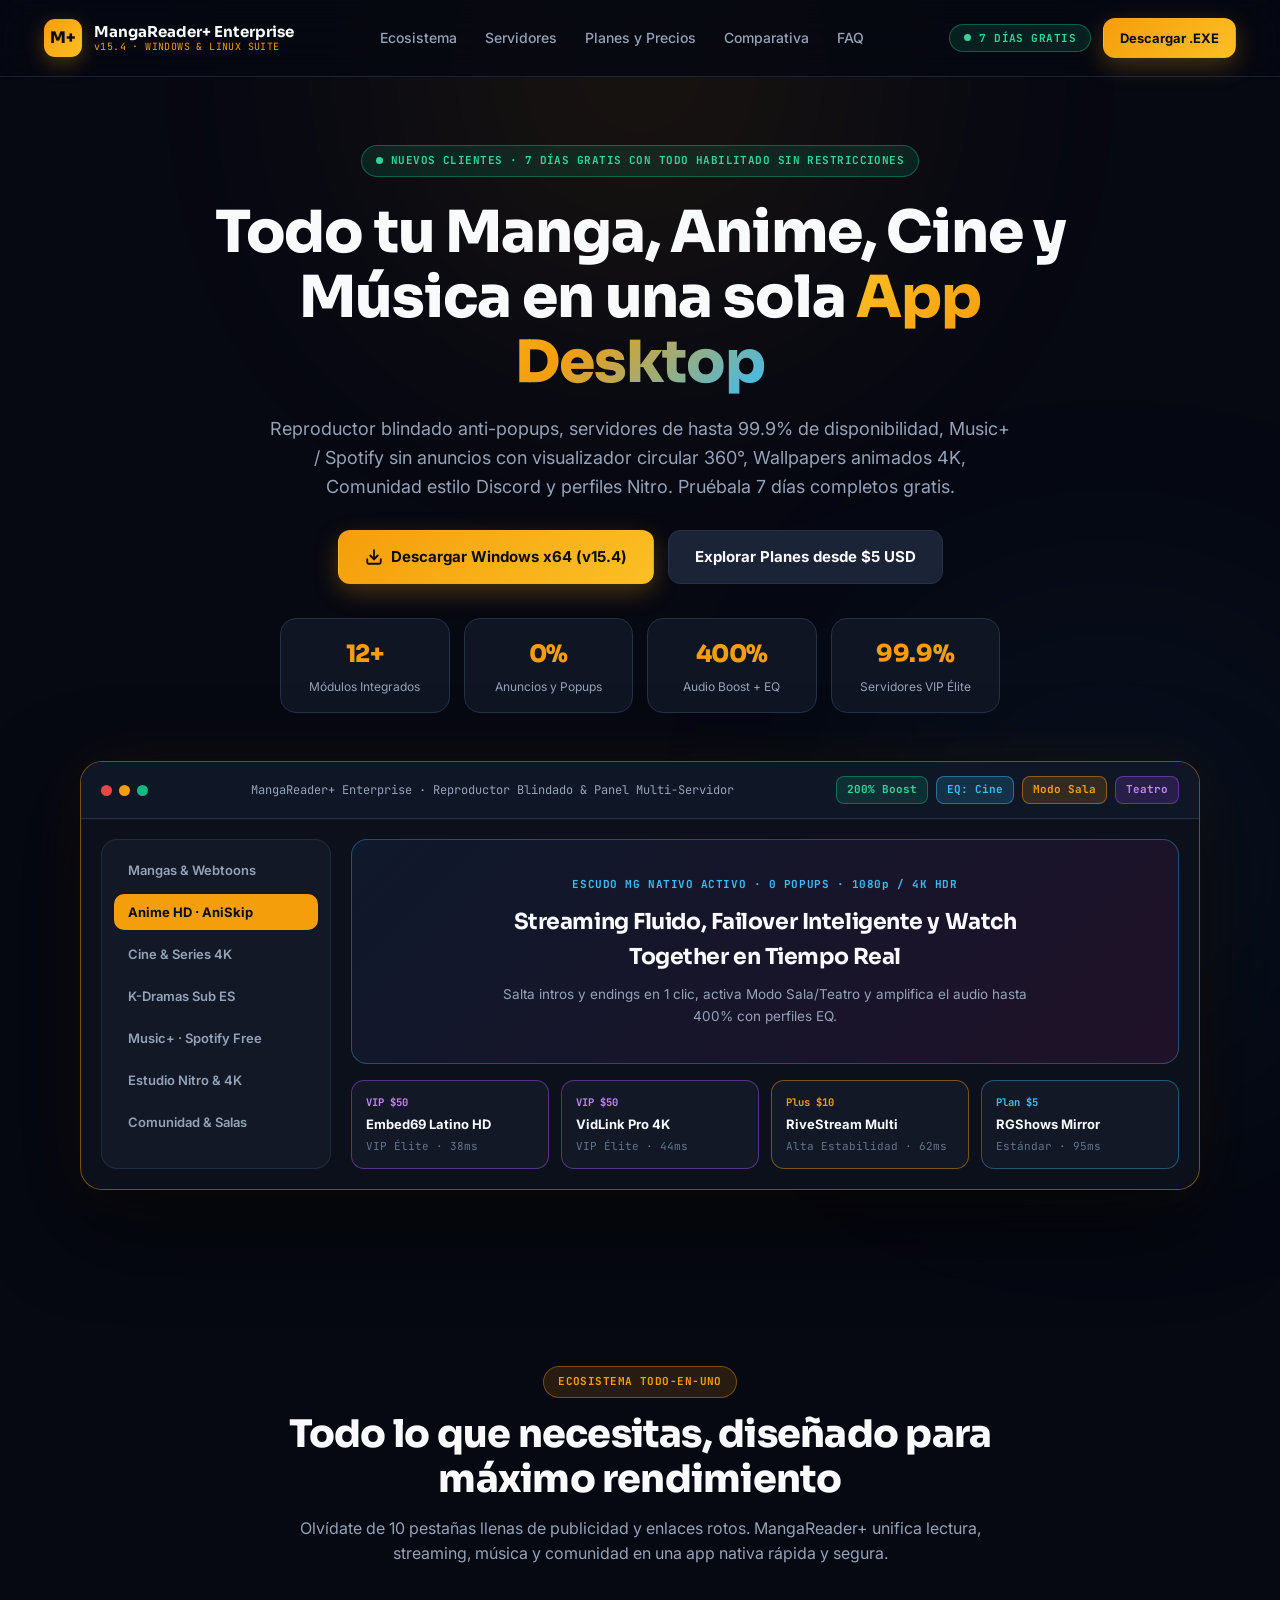
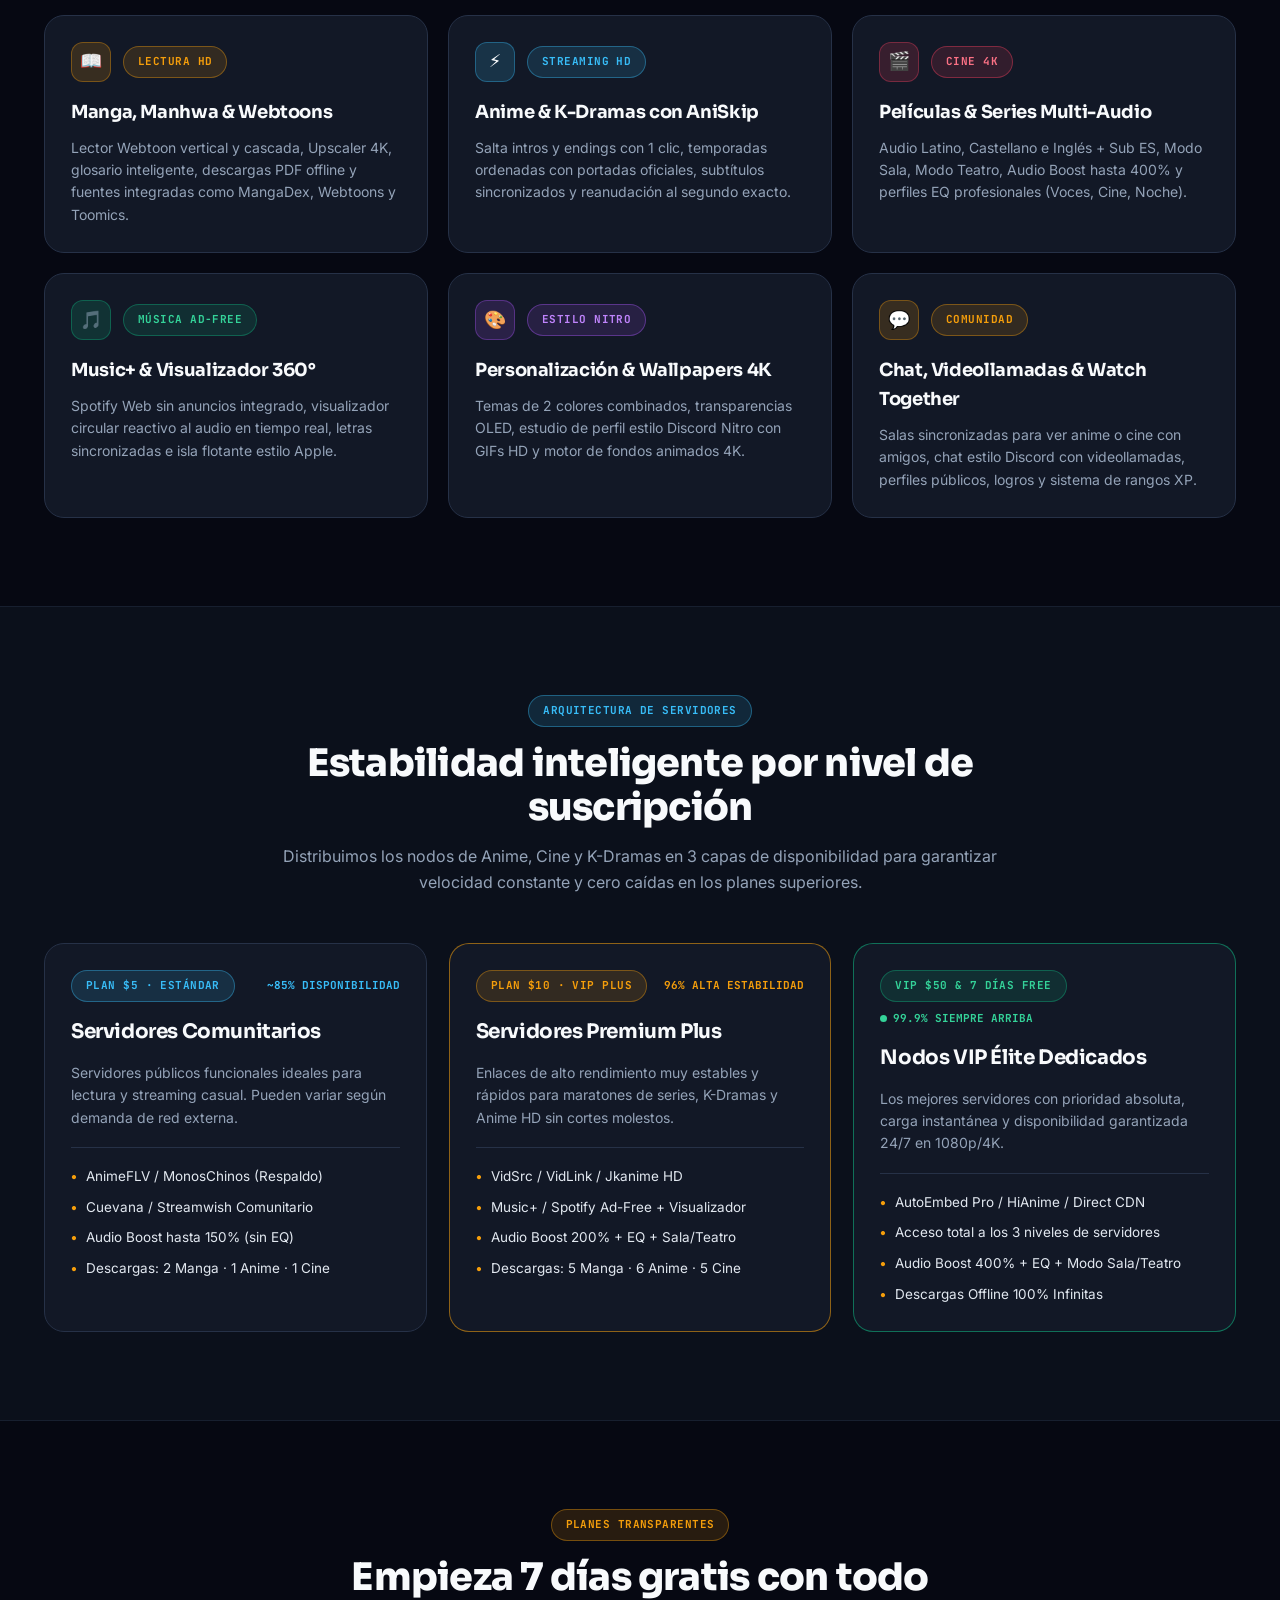
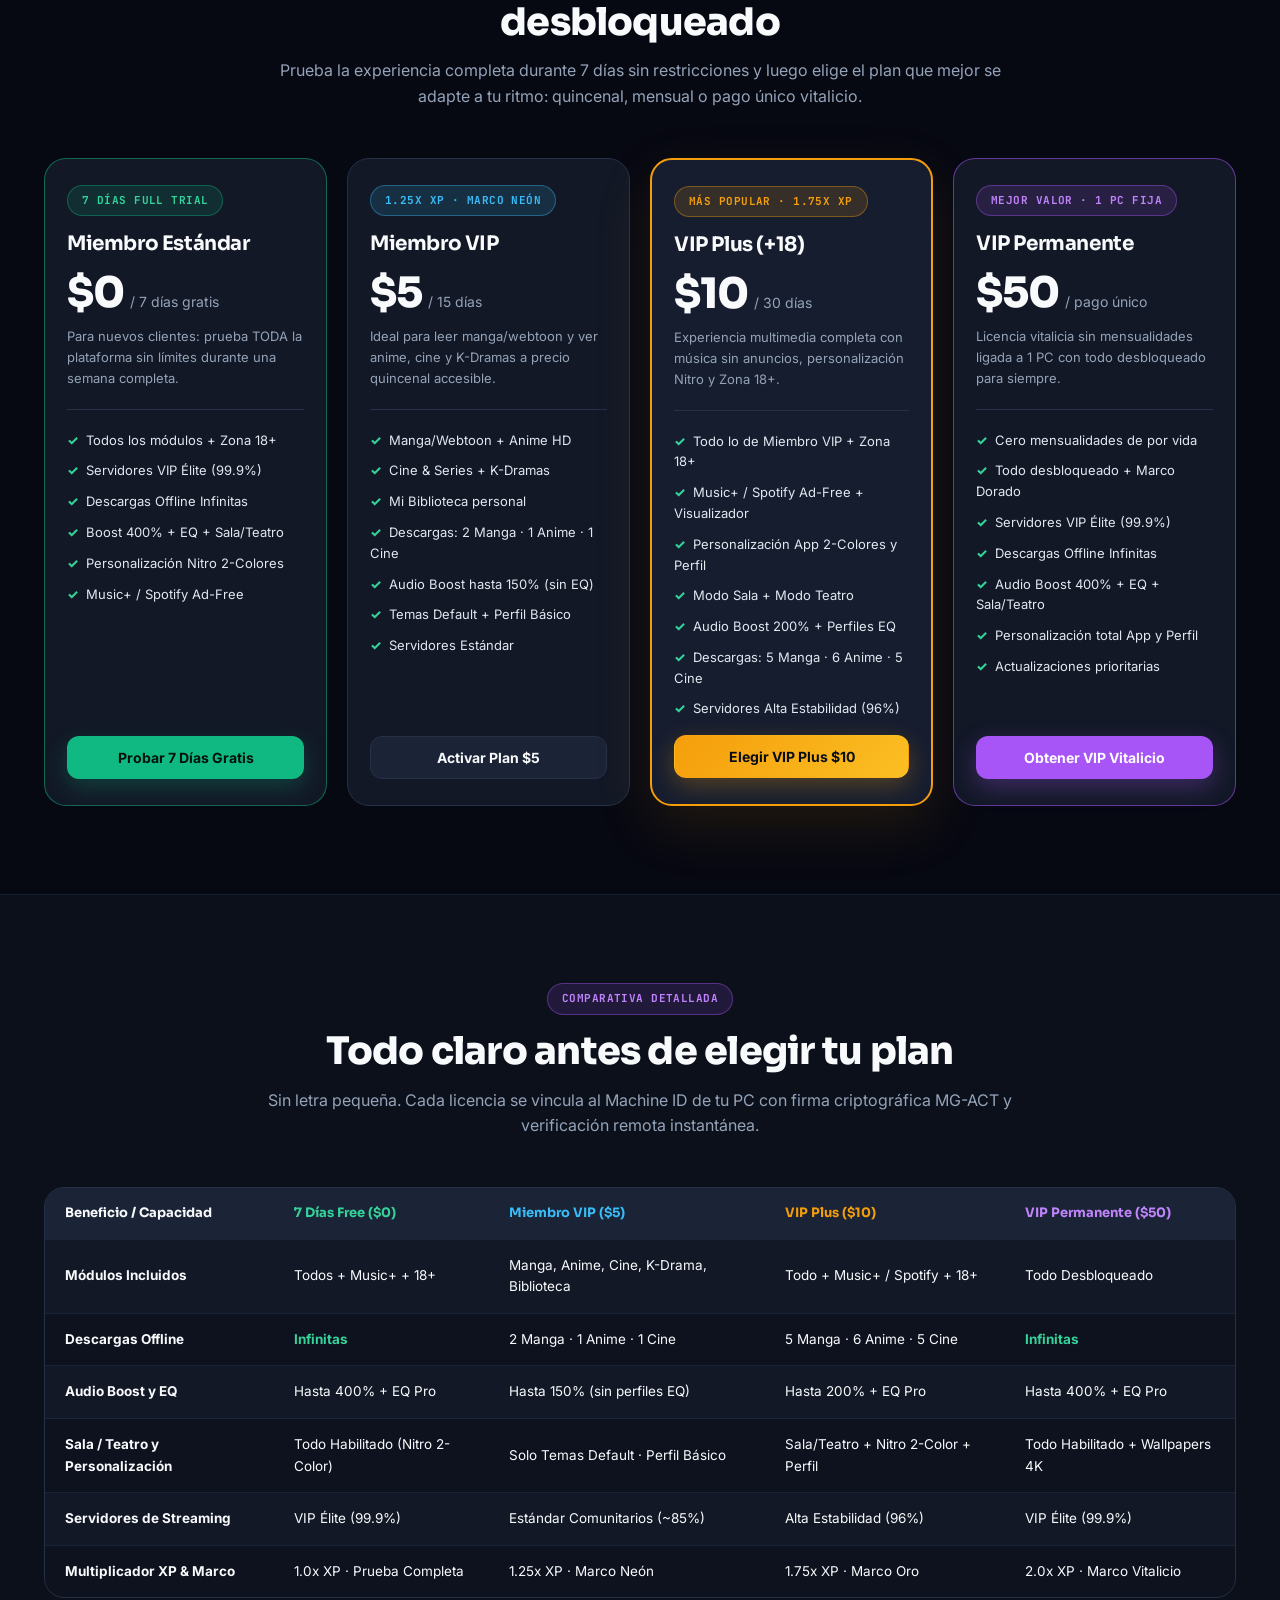
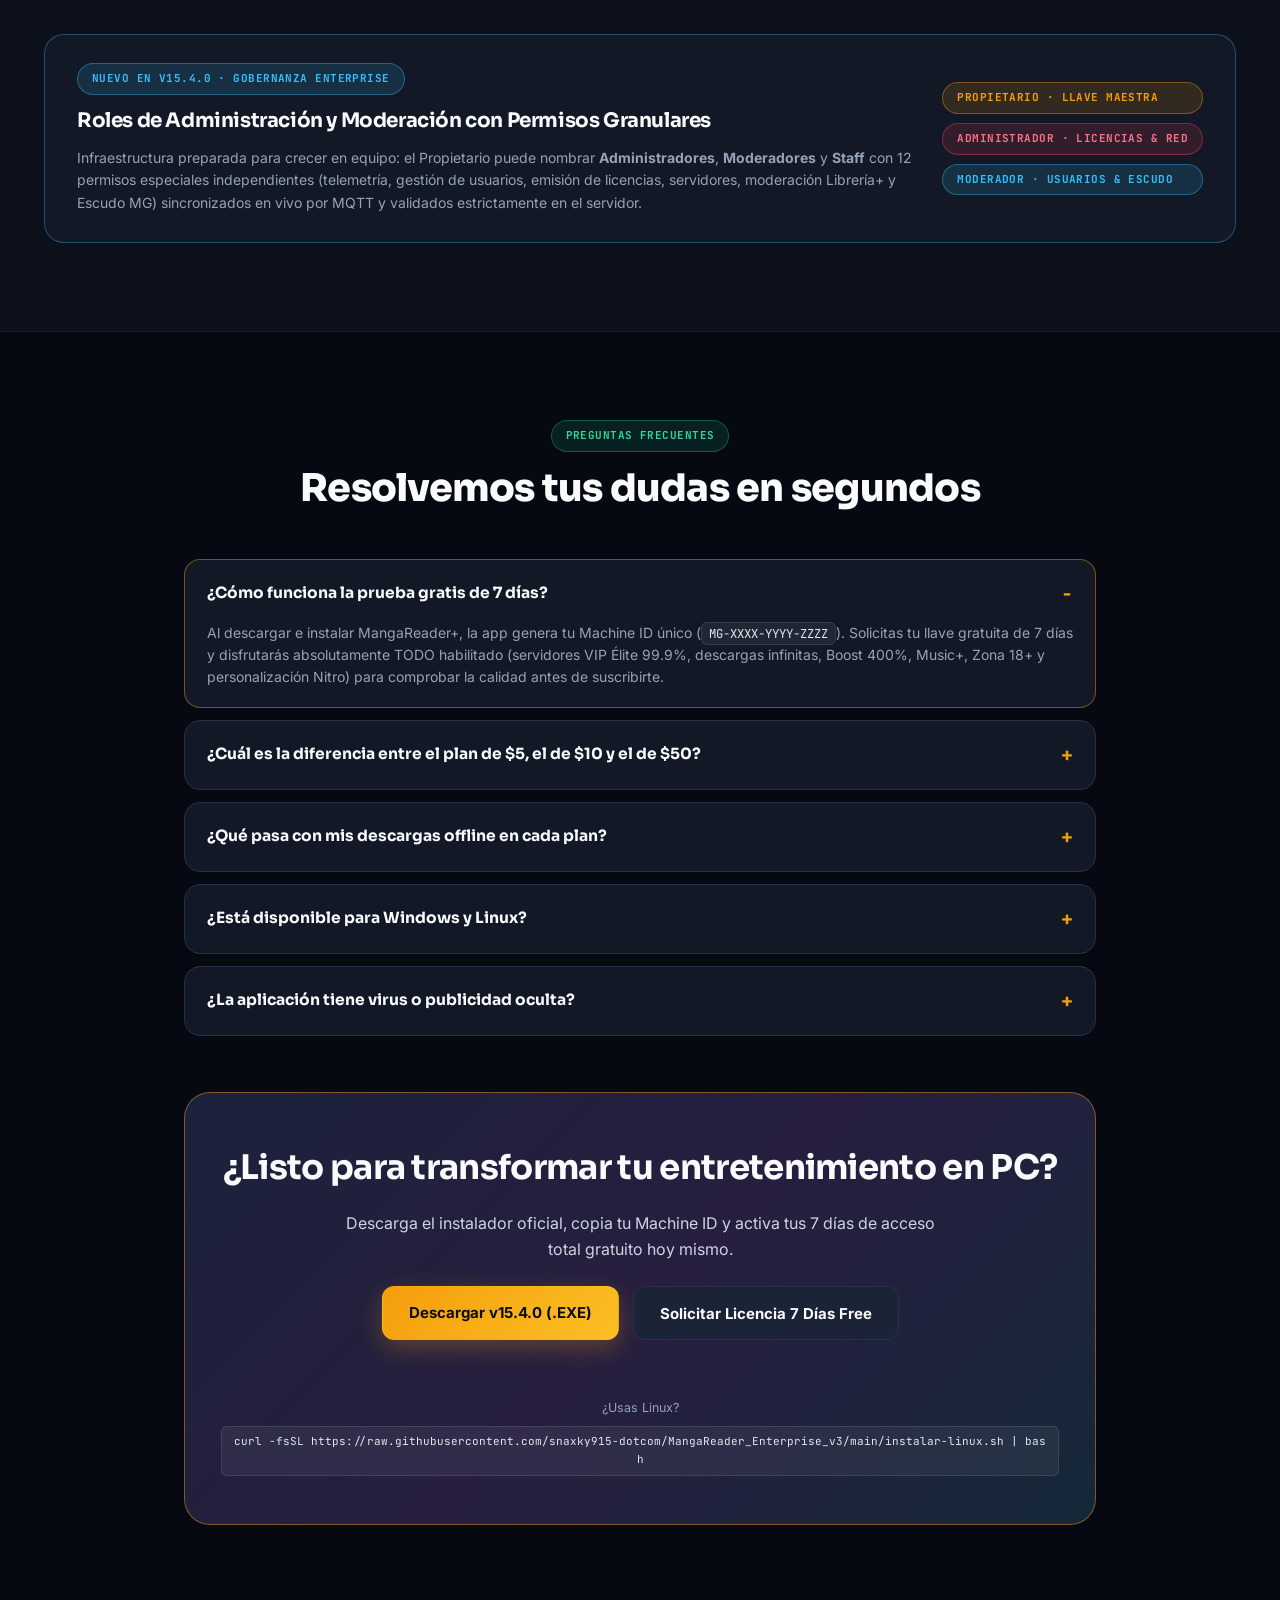
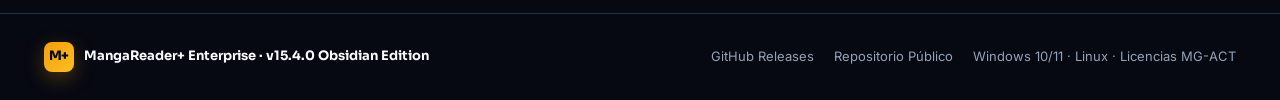
==== docs/index.html @ 29896c5a "feat: landing page oficial para GitHub Pages (/docs)" ====
<!DOCTYPE html>
<html lang="es">
<head>
  <meta charset="UTF-8" />
  <meta name="viewport" content="width=device-width, initial-scale=1.0" />
  <title>MangaReader+ Enterprise — Todo tu Manga, Anime, Cine y Música en una sola App Desktop</title>
  <meta name="description" content="Plataforma Desktop Obsidian para Windows y Linux: Manga/Webtoon, Anime HD con AniSkip, Cine & Series 4K, K-Dramas, Music+ / Spotify Ad-Free y perfiles Nitro. Pruébala 7 días gratis con todo habilitado." />
  <meta property="og:title" content="MangaReader+ Enterprise — App Desktop Todo-en-Uno" />
  <meta property="og:description" content="Reproductor blindado anti-popups, servidores VIP 99.9%, Audio Boost 400% + EQ, Modo Sala/Teatro y personalización Nitro. 7 días gratis para nuevos clientes." />
  <meta property="og:image" content="https://github.com/user-attachments/assets/0fff0aef-9899-4e54-8212-9d727c70598d" />
  <meta name="theme-color" content="#060812" />
  <link rel="icon" href="https://github.com/user-attachments/assets/0fff0aef-9899-4e54-8212-9d727c70598d" />
  <link rel="preconnect" href="https://fonts.googleapis.com" />
  <link rel="preconnect" href="https://fonts.gstatic.com" crossorigin />
  <link href="https://fonts.googleapis.com/css2?family=Inter:wght@400;500;600;700;800&family=JetBrains+Mono:wght@500;700&family=Sora:wght@600;700;800&display=swap" rel="stylesheet" />
  <link rel="stylesheet" href="./styles.css" />
</head>
<body>
  <!-- Ambient Background Glows -->
  <div class="ambient-glow ambient-amber" aria-hidden="true"></div>
  <div class="ambient-glow ambient-cyan" aria-hidden="true"></div>

  <!-- Navbar -->
  <header class="navbar" id="top">
    <div class="container nav-inner">
      <a href="#top" class="brand" aria-label="MangaReader+ Enterprise">
        <span class="brand-mark">M+</span>
        <span class="brand-text">
          <strong>MangaReader+ Enterprise</strong>
          <small>v15.4 · WINDOWS &amp; LINUX SUITE</small>
        </span>
      </a>

      <nav class="nav-links" aria-label="Navegación principal">
        <a href="#ecosistema">Ecosistema</a>
        <a href="#servidores">Servidores</a>
        <a href="#planes">Planes y Precios</a>
        <a href="#comparativa">Comparativa</a>
        <a href="#faq">FAQ</a>
      </nav>

      <div class="nav-actions">
        <button type="button" class="pill-emerald nav-trial-btn" data-open-modal="7 Días Free Full ($0)">
          <span class="pulse-dot"></span> 7 Días Gratis
        </button>
        <a href="https://github.com/snaxky915-dotcom/MangaReader_Enterprise_v3/releases/latest" target="_blank" rel="noopener noreferrer" class="btn btn-primary btn-sm">
          Descargar .EXE
        </a>
        <button type="button" class="mobile-menu-btn" id="mobileMenuBtn" aria-label="Abrir menú" aria-expanded="false">
          <span></span><span></span><span></span>
        </button>
      </div>
    </div>

    <div class="mobile-drawer" id="mobileDrawer" hidden>
      <a href="#ecosistema">Ecosistema</a>
      <a href="#servidores">Servidores de 3 Niveles</a>
      <a href="#planes">Planes y Precios</a>
      <a href="#comparativa">Comparativa</a>
      <a href="#faq">Preguntas Frecuentes</a>
      <button type="button" class="btn btn-emerald btn-block" data-open-modal="7 Días Free Full ($0)">Activar 7 Días Gratis</button>
      <a href="https://github.com/snaxky915-dotcom/MangaReader_Enterprise_v3/releases/latest" target="_blank" rel="noopener noreferrer" class="btn btn-primary btn-block">Descargar Windows x64 (.EXE)</a>
    </div>
  </header>

  <main>
    <!-- Hero Section -->
    <section class="hero">
      <div class="container hero-inner">
        <div class="pill-emerald hero-announcement">
          <span class="pulse-dot"></span>
          NUEVOS CLIENTES · 7 DÍAS GRATIS CON TODO HABILITADO SIN RESTRICCIONES
        </div>

        <h1 class="hero-title">
          Todo tu Manga, Anime, Cine y Música en una sola <span class="text-gradient">App Desktop</span>
        </h1>

        <p class="hero-subtitle">
          Reproductor blindado anti-popups, servidores de hasta 99.9% de disponibilidad, Music+ / Spotify sin anuncios con visualizador circular 360°, Wallpapers animados 4K, Comunidad estilo Discord y perfiles Nitro. Pruébala 7 días completos gratis.
        </p>

        <div class="hero-ctas">
          <a href="https://github.com/snaxky915-dotcom/MangaReader_Enterprise_v3/releases/latest" target="_blank" rel="noopener noreferrer" class="btn btn-primary btn-lg">
            <svg width="18" height="18" viewBox="0 0 24 24" fill="none" stroke="currentColor" stroke-width="2.4" stroke-linecap="round" stroke-linejoin="round" aria-hidden="true"><path d="M21 15v4a2 2 0 0 1-2 2H5a2 2 0 0 1-2-2v-4"/><polyline points="7 10 12 15 17 10"/><line x1="12" y1="15" x2="12" y2="3"/></svg>
            Descargar Windows x64 (v15.4)
          </a>
          <a href="#planes" class="btn btn-secondary btn-lg">
            Explorar Planes desde $5 USD
          </a>
        </div>

        <div class="hero-metrics">
          <div class="metric-card">
            <span class="metric-val">12+</span>
            <span class="metric-lbl">Módulos Integrados</span>
          </div>
          <div class="metric-card">
            <span class="metric-val">0%</span>
            <span class="metric-lbl">Anuncios y Popups</span>
          </div>
          <div class="metric-card">
            <span class="metric-val">400%</span>
            <span class="metric-lbl">Audio Boost + EQ</span>
          </div>
          <div class="metric-card">
            <span class="metric-val">99.9%</span>
            <span class="metric-lbl">Servidores VIP Élite</span>
          </div>
        </div>

        <!-- Interactive Desktop App Showcase Window -->
        <div class="app-window" aria-label="Vista previa interactiva de MangaReader+ Enterprise">
          <div class="app-titlebar">
            <div class="window-dots" aria-hidden="true">
              <span class="dot red"></span>
              <span class="dot yellow"></span>
              <span class="dot green"></span>
            </div>
            <span class="window-title">MangaReader+ Enterprise · Reproductor Blindado &amp; Panel Multi-Servidor</span>
            <div class="window-chips">
              <span class="chip chip-emerald">200% Boost</span>
              <span class="chip chip-cyan">EQ: Cine</span>
              <span class="chip chip-amber">Modo Sala</span>
              <span class="chip chip-violet">Teatro</span>
            </div>
          </div>

          <div class="app-body">
            <aside class="app-sidebar" role="tablist" aria-label="Módulos en vista previa">
              <button type="button" class="app-nav-item" role="tab" data-preview="manga">Mangas &amp; Webtoons</button>
              <button type="button" class="app-nav-item active" role="tab" aria-selected="true" data-preview="anime">Anime HD · AniSkip</button>
              <button type="button" class="app-nav-item" role="tab" data-preview="cine">Cine &amp; Series 4K</button>
              <button type="button" class="app-nav-item" role="tab" data-preview="kdramas">K-Dramas Sub ES</button>
              <button type="button" class="app-nav-item" role="tab" data-preview="music">Music+ · Spotify Free</button>
              <button type="button" class="app-nav-item" role="tab" data-preview="nitro">Estudio Nitro &amp; 4K</button>
              <button type="button" class="app-nav-item" role="tab" data-preview="comunidad">Comunidad &amp; Salas</button>
            </aside>

            <div class="app-stage">
              <div class="stage-screen" id="stageScreen">
                <span class="stage-eyebrow" id="stageEyebrow">ESCUDO MG NATIVO ACTIVO · 0 POPUPS · 1080p / 4K HDR</span>
                <h3 class="stage-headline" id="stageHeadline">Streaming Fluido, Failover Inteligente y Watch Together en Tiempo Real</h3>
                <p class="stage-meta" id="stageMeta">Salta intros y endings en 1 clic, activa Modo Sala/Teatro y amplifica el audio hasta 400% con perfiles EQ.</p>
              </div>

              <div class="server-matrix" id="serverMatrix">
                <div class="srv-pill srv-vip">
                  <span class="srv-tag">VIP $50</span>
                  <strong>Embed69 Latino HD</strong>
                  <small>VIP Élite · 38ms</small>
                </div>
                <div class="srv-pill srv-vip">
                  <span class="srv-tag">VIP $50</span>
                  <strong>VidLink Pro 4K</strong>
                  <small>VIP Élite · 44ms</small>
                </div>
                <div class="srv-pill srv-plus">
                  <span class="srv-tag">Plus $10</span>
                  <strong>RiveStream Multi</strong>
                  <small>Alta Estabilidad · 62ms</small>
                </div>
                <div class="srv-pill srv-base">
                  <span class="srv-tag">Plan $5</span>
                  <strong>RGShows Mirror</strong>
                  <small>Estándar · 95ms</small>
                </div>
              </div>
            </div>
          </div>
        </div>
      </div>
    </section>

    <!-- Section 3: Ecosystem Modules Bento -->
    <section class="section" id="ecosistema">
      <div class="container">
        <div class="section-header">
          <span class="eyebrow eyebrow-amber">ECOSISTEMA TODO-EN-UNO</span>
          <h2>Todo lo que necesitas, diseñado para máximo rendimiento</h2>
          <p>Olvídate de 10 pestañas llenas de publicidad y enlaces rotos. MangaReader+ unifica lectura, streaming, música y comunidad en una app nativa rápida y segura.</p>
        </div>

        <div class="bento-grid">
          <article class="feature-card">
            <div class="feature-top">
              <span class="icon-box icon-amber">📖</span>
              <span class="mini-tag tag-amber">LECTURA HD</span>
            </div>
            <h3>Manga, Manhwa &amp; Webtoons</h3>
            <p>Lector Webtoon vertical y cascada, Upscaler 4K, glosario inteligente, descargas PDF offline y fuentes integradas como MangaDex, Webtoons y Toomics.</p>
          </article>

          <article class="feature-card">
            <div class="feature-top">
              <span class="icon-box icon-cyan">⚡</span>
              <span class="mini-tag tag-cyan">STREAMING HD</span>
            </div>
            <h3>Anime &amp; K-Dramas con AniSkip</h3>
            <p>Salta intros y endings con 1 clic, temporadas ordenadas con portadas oficiales, subtítulos sincronizados y reanudación al segundo exacto.</p>
          </article>

          <article class="feature-card">
            <div class="feature-top">
              <span class="icon-box icon-rose">🎬</span>
              <span class="mini-tag tag-rose">CINE 4K</span>
            </div>
            <h3>Películas &amp; Series Multi-Audio</h3>
            <p>Audio Latino, Castellano e Inglés + Sub ES, Modo Sala, Modo Teatro, Audio Boost hasta 400% y perfiles EQ profesionales (Voces, Cine, Noche).</p>
          </article>

          <article class="feature-card">
            <div class="feature-top">
              <span class="icon-box icon-emerald">🎵</span>
              <span class="mini-tag tag-emerald">MÚSICA AD-FREE</span>
            </div>
            <h3>Music+ &amp; Visualizador 360°</h3>
            <p>Spotify Web sin anuncios integrado, visualizador circular reactivo al audio en tiempo real, letras sincronizadas e isla flotante estilo Apple.</p>
          </article>

          <article class="feature-card">
            <div class="feature-top">
              <span class="icon-box icon-violet">🎨</span>
              <span class="mini-tag tag-violet">ESTILO NITRO</span>
            </div>
            <h3>Personalización &amp; Wallpapers 4K</h3>
            <p>Temas de 2 colores combinados, transparencias OLED, estudio de perfil estilo Discord Nitro con GIFs HD y motor de fondos animados 4K.</p>
          </article>

          <article class="feature-card">
            <div class="feature-top">
              <span class="icon-box icon-amber">💬</span>
              <span class="mini-tag tag-amber">COMUNIDAD</span>
            </div>
            <h3>Chat, Videollamadas &amp; Watch Together</h3>
            <p>Salas sincronizadas para ver anime o cine con amigos, chat estilo Discord con videollamadas, perfiles públicos, logros y sistema de rangos XP.</p>
          </article>
        </div>
      </div>
    </section>

    <!-- Section 4: 3-Tier Server Reliability -->
    <section class="section section-elevated" id="servidores">
      <div class="container">
        <div class="section-header">
          <span class="eyebrow eyebrow-cyan">ARQUITECTURA DE SERVIDORES</span>
          <h2>Estabilidad inteligente por nivel de suscripción</h2>
          <p>Distribuimos los nodos de Anime, Cine y K-Dramas en 3 capas de disponibilidad para garantizar velocidad constante y cero caídas en los planes superiores.</p>
        </div>

        <div class="servers-grid">
          <article class="server-card">
            <div class="server-card-head">
              <span class="mini-tag tag-cyan">PLAN $5 · ESTÁNDAR</span>
              <span class="uptime-badge uptime-cyan">~85% DISPONIBILIDAD</span>
            </div>
            <h3>Servidores Comunitarios</h3>
            <p>Servidores públicos funcionales ideales para lectura y streaming casual. Pueden variar según demanda de red externa.</p>
            <hr class="card-divider" />
            <ul class="check-list">
              <li>AnimeFLV / MonosChinos (Respaldo)</li>
              <li>Cuevana / Streamwish Comunitario</li>
              <li>Audio Boost hasta 150% (sin EQ)</li>
              <li>Descargas: 2 Manga · 1 Anime · 1 Cine</li>
            </ul>
          </article>

          <article class="server-card server-card-amber">
            <div class="server-card-head">
              <span class="mini-tag tag-amber">PLAN $10 · VIP PLUS</span>
              <span class="uptime-badge uptime-amber">96% ALTA ESTABILIDAD</span>
            </div>
            <h3>Servidores Premium Plus</h3>
            <p>Enlaces de alto rendimiento muy estables y rápidos para maratones de series, K-Dramas y Anime HD sin cortes molestos.</p>
            <hr class="card-divider" />
            <ul class="check-list">
              <li>VidSrc / VidLink / Jkanime HD</li>
              <li>Music+ / Spotify Ad-Free + Visualizador</li>
              <li>Audio Boost 200% + EQ + Sala/Teatro</li>
              <li>Descargas: 5 Manga · 6 Anime · 5 Cine</li>
            </ul>
          </article>

          <article class="server-card server-card-emerald">
            <div class="server-card-head">
              <span class="mini-tag tag-emerald">VIP $50 &amp; 7 DÍAS FREE</span>
              <span class="uptime-badge uptime-emerald"><span class="pulse-dot"></span> 99.9% SIEMPRE ARRIBA</span>
            </div>
            <h3>Nodos VIP Élite Dedicados</h3>
            <p>Los mejores servidores con prioridad absoluta, carga instantánea y disponibilidad garantizada 24/7 en 1080p/4K.</p>
            <hr class="card-divider" />
            <ul class="check-list">
              <li>AutoEmbed Pro / HiAnime / Direct CDN</li>
              <li>Acceso total a los 3 niveles de servidores</li>
              <li>Audio Boost 400% + EQ + Modo Sala/Teatro</li>
              <li>Descargas Offline 100% Infinitas</li>
            </ul>
          </article>
        </div>
      </div>
    </section>

    <!-- Section 5: Commercial Pricing Plans -->
    <section class="section" id="planes">
      <div class="container">
        <div class="section-header">
          <span class="eyebrow eyebrow-amber">PLANES TRANSPARENTES</span>
          <h2>Empieza 7 días gratis con todo desbloqueado</h2>
          <p>Prueba la experiencia completa durante 7 días sin restricciones y luego elige el plan que mejor se adapte a tu ritmo: quincenal, mensual o pago único vitalicio.</p>
        </div>

        <div class="pricing-grid">
          <!-- Plan 0: 7 Days Free Full Trial -->
          <article class="pricing-card card-emerald">
            <div class="pricing-top">
              <span class="mini-tag tag-emerald">7 DÍAS FULL TRIAL</span>
              <h3>Miembro Estándar</h3>
              <div class="price-row">
                <span class="price-amount">$0</span>
                <span class="price-cycle">/ 7 días gratis</span>
              </div>
              <p class="plan-desc">Para nuevos clientes: prueba TODA la plataforma sin límites durante una semana completa.</p>
            </div>
            <hr class="card-divider" />
            <ul class="plan-features">
              <li>Todos los módulos + Zona 18+</li>
              <li>Servidores VIP Élite (99.9%)</li>
              <li>Descargas Offline Infinitas</li>
              <li>Boost 400% + EQ + Sala/Teatro</li>
              <li>Personalización Nitro 2-Colores</li>
              <li>Music+ / Spotify Ad-Free</li>
            </ul>
            <button type="button" class="btn btn-emerald btn-block" data-open-modal="7 Días Free Full ($0)">
              Probar 7 Días Gratis
            </button>
          </article>

          <!-- Plan 1: $5 Miembro VIP -->
          <article class="pricing-card">
            <div class="pricing-top">
              <span class="mini-tag tag-cyan">1.25x XP · MARCO NEÓN</span>
              <h3>Miembro VIP</h3>
              <div class="price-row">
                <span class="price-amount">$5</span>
                <span class="price-cycle">/ 15 días</span>
              </div>
              <p class="plan-desc">Ideal para leer manga/webtoon y ver anime, cine y K-Dramas a precio quincenal accesible.</p>
            </div>
            <hr class="card-divider" />
            <ul class="plan-features">
              <li>Manga/Webtoon + Anime HD</li>
              <li>Cine &amp; Series + K-Dramas</li>
              <li>Mi Biblioteca personal</li>
              <li>Descargas: 2 Manga · 1 Anime · 1 Cine</li>
              <li>Audio Boost hasta 150% (sin EQ)</li>
              <li>Temas Default + Perfil Básico</li>
              <li>Servidores Estándar</li>
            </ul>
            <button type="button" class="btn btn-secondary btn-block" data-open-modal="Miembro VIP ($5 / 15 días)">
              Activar Plan $5
            </button>
          </article>

          <!-- Plan 2: $10 VIP Plus (POPULAR) -->
          <article class="pricing-card card-featured">
            <div class="pricing-top">
              <span class="mini-tag tag-amber">MÁS POPULAR · 1.75x XP</span>
              <h3>VIP Plus (+18)</h3>
              <div class="price-row">
                <span class="price-amount">$10</span>
                <span class="price-cycle">/ 30 días</span>
              </div>
              <p class="plan-desc">Experiencia multimedia completa con música sin anuncios, personalización Nitro y Zona 18+.</p>
            </div>
            <hr class="card-divider" />
            <ul class="plan-features">
              <li>Todo lo de Miembro VIP + Zona 18+</li>
              <li>Music+ / Spotify Ad-Free + Visualizador</li>
              <li>Personalización App 2-Colores y Perfil</li>
              <li>Modo Sala + Modo Teatro</li>
              <li>Audio Boost 200% + Perfiles EQ</li>
              <li>Descargas: 5 Manga · 6 Anime · 5 Cine</li>
              <li>Servidores Alta Estabilidad (96%)</li>
            </ul>
            <button type="button" class="btn btn-primary btn-block" data-open-modal="VIP Plus +18 ($10 / mes)">
              Elegir VIP Plus $10
            </button>
          </article>

          <!-- Plan 3: $50 VIP Permanente -->
          <article class="pricing-card card-violet">
            <div class="pricing-top">
              <span class="mini-tag tag-violet">MEJOR VALOR · 1 PC FIJA</span>
              <h3>VIP Permanente</h3>
              <div class="price-row">
                <span class="price-amount">$50</span>
                <span class="price-cycle">/ pago único</span>
              </div>
              <p class="plan-desc">Licencia vitalicia sin mensualidades ligada a 1 PC con todo desbloqueado para siempre.</p>
            </div>
            <hr class="card-divider" />
            <ul class="plan-features">
              <li>Cero mensualidades de por vida</li>
              <li>Todo desbloqueado + Marco Dorado</li>
              <li>Servidores VIP Élite (99.9%)</li>
              <li>Descargas Offline Infinitas</li>
              <li>Audio Boost 400% + EQ + Sala/Teatro</li>
              <li>Personalización total App y Perfil</li>
              <li>Actualizaciones prioritarias</li>
            </ul>
            <button type="button" class="btn btn-violet btn-block" data-open-modal="VIP Permanente ($50 pago único)">
              Obtener VIP Vitalicio
            </button>
          </article>
        </div>
      </div>
    </section>

    <!-- Section 6: Comparison Table + Governance Strip -->
    <section class="section section-elevated" id="comparativa">
      <div class="container">
        <div class="section-header">
          <span class="eyebrow eyebrow-violet">COMPARATIVA DETALLADA</span>
          <h2>Todo claro antes de elegir tu plan</h2>
          <p>Sin letra pequeña. Cada licencia se vincula al Machine ID de tu PC con firma criptográfica MG-ACT y verificación remota instantánea.</p>
        </div>

        <div class="table-wrap">
          <table class="compare-table">
            <thead>
              <tr>
                <th>Beneficio / Capacidad</th>
                <th class="col-emerald">7 Días Free ($0)</th>
                <th class="col-cyan">Miembro VIP ($5)</th>
                <th class="col-amber">VIP Plus ($10)</th>
                <th class="col-violet">VIP Permanente ($50)</th>
              </tr>
            </thead>
            <tbody>
              <tr>
                <td><strong>Módulos Incluidos</strong></td>
                <td>Todos + Music+ + 18+</td>
                <td>Manga, Anime, Cine, K-Drama, Biblioteca</td>
                <td>Todo + Music+ / Spotify + 18+</td>
                <td>Todo Desbloqueado</td>
              </tr>
              <tr>
                <td><strong>Descargas Offline</strong></td>
                <td><span class="val-strong">Infinitas</span></td>
                <td>2 Manga · 1 Anime · 1 Cine</td>
                <td>5 Manga · 6 Anime · 5 Cine</td>
                <td><span class="val-strong">Infinitas</span></td>
              </tr>
              <tr>
                <td><strong>Audio Boost y EQ</strong></td>
                <td>Hasta 400% + EQ Pro</td>
                <td>Hasta 150% (sin perfiles EQ)</td>
                <td>Hasta 200% + EQ Pro</td>
                <td>Hasta 400% + EQ Pro</td>
              </tr>
              <tr>
                <td><strong>Sala / Teatro y Personalización</strong></td>
                <td>Todo Habilitado (Nitro 2-Color)</td>
                <td>Solo Temas Default · Perfil Básico</td>
                <td>Sala/Teatro + Nitro 2-Color + Perfil</td>
                <td>Todo Habilitado + Wallpapers 4K</td>
              </tr>
              <tr>
                <td><strong>Servidores de Streaming</strong></td>
                <td>VIP Élite (99.9%)</td>
                <td>Estándar Comunitarios (~85%)</td>
                <td>Alta Estabilidad (96%)</td>
                <td>VIP Élite (99.9%)</td>
              </tr>
              <tr>
                <td><strong>Multiplicador XP &amp; Marco</strong></td>
                <td>1.0x XP · Prueba Completa</td>
                <td>1.25x XP · Marco Neón</td>
                <td>1.75x XP · Marco Oro</td>
                <td>2.0x XP · Marco Vitalicio</td>
              </tr>
            </tbody>
          </table>
        </div>

        <!-- Enterprise Governance Highlight -->
        <div class="gov-card">
          <div class="gov-copy">
            <span class="mini-tag tag-cyan">NUEVO EN v15.4.0 · GOBERNANZA ENTERPRISE</span>
            <h3>Roles de Administración y Moderación con Permisos Granulares</h3>
            <p>
              Infraestructura preparada para crecer en equipo: el Propietario puede nombrar <strong>Administradores</strong>, <strong>Moderadores</strong> y <strong>Staff</strong> con 12 permisos especiales independientes (telemetría, gestión de usuarios, emisión de licencias, servidores, moderación Librería+ y Escudo MG) sincronizados en vivo por MQTT y validados estrictamente en el servidor.
            </p>
          </div>
          <div class="gov-pills">
            <span class="mini-tag tag-amber">PROPIETARIO · LLAVE MAESTRA</span>
            <span class="mini-tag tag-rose">ADMINISTRADOR · LICENCIAS &amp; RED</span>
            <span class="mini-tag tag-cyan">MODERADOR · USUARIOS &amp; ESCUDO</span>
          </div>
        </div>
      </div>
    </section>

    <!-- Section 7: FAQ Accordion -->
    <section class="section" id="faq">
      <div class="container container-narrow">
        <div class="section-header">
          <span class="eyebrow eyebrow-emerald">PREGUNTAS FRECUENTES</span>
          <h2>Resolvemos tus dudas en segundos</h2>
        </div>

        <div class="faq-list">
          <details class="faq-item" open>
            <summary>¿Cómo funciona la prueba gratis de 7 días?</summary>
            <p>Al descargar e instalar MangaReader+, la app genera tu Machine ID único (<code>MG-XXXX-YYYY-ZZZZ</code>). Solicitas tu llave gratuita de 7 días y disfrutarás absolutamente TODO habilitado (servidores VIP Élite 99.9%, descargas infinitas, Boost 400%, Music+, Zona 18+ y personalización Nitro) para comprobar la calidad antes de suscribirte.</p>
          </details>
          <details class="faq-item">
            <summary>¿Cuál es la diferencia entre el plan de $5, el de $10 y el de $50?</summary>
            <p><strong>Miembro VIP ($5 / 15 días)</strong> cubre Manga, Anime, Cine, K-Dramas y Biblioteca con temas por defecto, audio hasta 150%, descargas limitadas y servidores estándar. <strong>VIP Plus ($10 / mes)</strong> suma Music+/Spotify Ad-Free, Zona 18+, personalización 2-colores y de perfil Nitro, Modo Sala/Teatro, audio 200% + EQ, más descargas y servidores de alta estabilidad (96%). <strong>VIP Permanente ($50 pago único)</strong> elimina mensualidades en 1 PC fija y desbloquea descargas infinitas, Boost 400% y servidores VIP Élite 99.9% de por vida.</p>
          </details>
          <details class="faq-item">
            <summary>¿Qué pasa con mis descargas offline en cada plan?</summary>
            <p>En el plan de $5 puedes descargar hasta 2 capítulos de Manga, 1 episodio de Anime y 1 Película/Serie. En VIP Plus ($10) el cupo sube a 5 Mangas, 6 Animes y 5 Películas/Series. En VIP Permanente ($50) y en la prueba de 7 días las descargas son 100% infinitas.</p>
          </details>
          <details class="faq-item">
            <summary>¿Está disponible para Windows y Linux?</summary>
            <p>Sí. Ofrecemos instalador nativo <code>.EXE</code> para Windows 10/11 (x64) desde GitHub Releases y script oficial de instalación automática <code>instalar-linux.sh</code> para distribuciones Linux.</p>
          </details>
          <details class="faq-item">
            <summary>¿La aplicación tiene virus o publicidad oculta?</summary>
            <p>Cero publicidad y cero rastreadores. Al contrario: MangaReader+ incluye <strong>Escudo MG</strong>, un motor nativo en Electron que bloquea popups, redirecciones maliciosas y anuncios de reproductores externos antes de que se abran.</p>
          </details>
        </div>

        <!-- Final CTA Banner -->
        <div class="final-cta">
          <h2>¿Listo para transformar tu entretenimiento en PC?</h2>
          <p>Descarga el instalador oficial, copia tu Machine ID y activa tus 7 días de acceso total gratuito hoy mismo.</p>
          <div class="hero-ctas">
            <a href="https://github.com/snaxky915-dotcom/MangaReader_Enterprise_v3/releases/latest" target="_blank" rel="noopener noreferrer" class="btn btn-primary btn-lg">
              Descargar v15.4.0 (.EXE)
            </a>
            <button type="button" class="btn btn-secondary btn-lg" data-open-modal="7 Días Free Full ($0)">
              Solicitar Licencia 7 Días Free
            </button>
          </div>
          <div class="linux-note">
            <span>¿Usas Linux?</span>
            <code>curl -fsSL https://raw.githubusercontent.com/snaxky915-dotcom/MangaReader_Enterprise_v3/main/instalar-linux.sh | bash</code>
          </div>
        </div>
      </div>
    </section>
  </main>

  <!-- Footer -->
  <footer class="footer">
    <div class="container footer-inner">
      <div class="footer-brand">
        <span class="brand-mark brand-mark-sm">M+</span>
        <span>MangaReader+ Enterprise · v15.4.0 Obsidian Edition</span>
      </div>
      <div class="footer-links">
        <a href="https://github.com/snaxky915-dotcom/MangaReader_Enterprise_v3/releases/latest" target="_blank" rel="noopener noreferrer">GitHub Releases</a>
        <a href="https://github.com/snaxky915-dotcom/MangaReader_Enterprise_v3" target="_blank" rel="noopener noreferrer">Repositorio Público</a>
        <span>Windows 10/11 · Linux · Licencias MG-ACT</span>
      </div>
    </div>
  </footer>

  <!-- Activation Modal -->
  <div class="modal-backdrop" id="activationModal" hidden role="dialog" aria-modal="true" aria-labelledby="modalTitle">
    <div class="modal-card">
      <button type="button" class="modal-close" id="modalCloseBtn" aria-label="Cerrar ventana">&times;</button>
      <span class="mini-tag tag-emerald">ACTIVACIÓN RÁPIDA MG-ACT</span>
      <h3 id="modalTitle">Activar plan: <span id="selectedPlanName">7 Días Free Full ($0)</span></h3>
      <p class="modal-lead">Sigue estos 3 pasos para activar tu licencia en menos de 2 minutos:</p>

      <ol class="steps-list">
        <li>
          <strong>1. Descarga e instala la app</strong>
          <span>Obtén la última versión oficial para Windows (.EXE) o Linux desde GitHub Releases.</span>
        </li>
        <li>
          <strong>2. Copia tu Machine ID</strong>
          <span>Al abrir MangaReader+, verás tu código único de equipo (ejemplo: <code>MG-XXXX-YYYY-ZZZZ</code>).</span>
        </li>
        <li>
          <strong>3. Envía tu solicitud al Propietario o Admin</strong>
          <span>Pega tu Machine ID abajo para generar tu mensaje de solicitud listo para enviar por Discord / WhatsApp:</span>
        </li>
      </ol>

      <div class="modal-form">
        <label for="machineIdInput">Tu Machine ID (opcional para preparar el mensaje)</label>
        <input type="text" id="machineIdInput" placeholder="Ej: MG-4F92-88AA-12BC" autocomplete="off" />
        <div class="modal-actions">
          <button type="button" class="btn btn-primary" id="copyRequestBtn">Copiar Mensaje de Solicitud</button>
          <a href="https://github.com/snaxky915-dotcom/MangaReader_Enterprise_v3/releases/latest" target="_blank" rel="noopener noreferrer" class="btn btn-secondary">Ir a Descargas</a>
        </div>
        <p class="copy-feedback" id="copyFeedback" role="status" aria-live="polite"></p>
      </div>
    </div>
  </div>

  <script src="./app.js"></script>
</body>
</html>
---- docs/styles.css ----
/* MangaReader+ Enterprise — Obsidian 2.0 Landing Page Styles
   Matched 1:1 to Figma Design System (NdfuzTGK8WbEFne8eQVfTj) */

:root {
  --bg-canvas: #060812;
  --bg-elevated: #0b101b;
  --bg-surface: #121826;
  --bg-surface-alt: #1b2336;
  --text-primary: #f8fafc;
  --text-secondary: #94a3b8;
  --text-muted: #64748b;
  --accent-amber: #f59e0b;
  --accent-cyan: #38bdf8;
  --accent-emerald: #10b981;
  --accent-rose: #f43f5e;
  --accent-violet: #a855f7;
  --border-subtle: #263147;
  --radius-md: 14px;
  --radius-lg: 20px;
  --radius-xl: 26px;
}

*,
*::before,
*::after {
  box-sizing: border-box;
}

html {
  scroll-behavior: smooth;
}

body {
  margin: 0;
  font-family: 'Inter', system-ui, -apple-system, sans-serif;
  background-color: var(--bg-canvas);
  color: var(--text-primary);
  line-height: 1.6;
  overflow-x: hidden;
  -webkit-font-smoothing: antialiased;
}

h1, h2, h3, h4, .brand-mark, .metric-val, .price-amount {
  font-family: 'Sora', system-ui, sans-serif;
  letter-spacing: -0.02em;
  margin: 0;
}

code {
  font-family: 'JetBrains Mono', monospace;
  font-size: 0.88em;
  background: rgba(255, 255, 255, 0.06);
  border: 1px solid rgba(255, 255, 255, 0.1);
  padding: 2px 7px;
  border-radius: 6px;
  color: #e2e8f0;
}

a {
  color: inherit;
  text-decoration: none;
}

.container {
  width: 100%;
  max-width: 1240px;
  margin: 0 auto;
  padding: 0 24px;
}

.container-narrow {
  max-width: 960px;
}

/* Ambient Glows */
.ambient-glow {
  position: fixed;
  width: 580px;
  height: 580px;
  border-radius: 999px;
  filter: blur(140px);
  pointer-events: none;
  z-index: -1;
  opacity: 0.22;
}
.ambient-amber {
  top: -220px;
  left: 50%;
  transform: translateX(-50%);
  background: radial-gradient(circle, var(--accent-amber), transparent 70%);
}
.ambient-cyan {
  bottom: -240px;
  right: -120px;
  background: radial-gradient(circle, var(--accent-cyan), transparent 70%);
  opacity: 0.14;
}

/* Navbar */
.navbar {
  position: sticky;
  top: 0;
  z-index: 50;
  background: rgba(6, 8, 18, 0.82);
  backdrop-filter: blur(18px);
  -webkit-backdrop-filter: blur(18px);
  border-bottom: 1px solid rgba(38, 49, 71, 0.65);
}

.nav-inner {
  height: 76px;
  display: flex;
  align-items: center;
  justify-content: space-between;
  gap: 20px;
}

.brand {
  display: flex;
  align-items: center;
  gap: 12px;
}

.brand-mark {
  width: 38px;
  height: 38px;
  border-radius: 11px;
  background: linear-gradient(135deg, #f59e0b, #fbbf24);
  color: #090d16;
  display: inline-flex;
  align-items: center;
  justify-content: center;
  font-weight: 800;
  font-size: 16px;
  box-shadow: 0 6px 20px rgba(245, 158, 11, 0.3);
}

.brand-mark-sm {
  width: 30px;
  height: 30px;
  font-size: 13px;
  border-radius: 8px;
}

.brand-text {
  display: flex;
  flex-direction: column;
  line-height: 1.2;
}

.brand-text strong {
  font-family: 'Sora', sans-serif;
  font-size: 15px;
  font-weight: 700;
}

.brand-text small {
  font-family: 'JetBrains Mono', monospace;
  font-size: 10px;
  color: var(--accent-amber);
  letter-spacing: 0.04em;
}

.nav-links {
  display: flex;
  align-items: center;
  gap: 28px;
}

.nav-links a {
  font-size: 14px;
  font-weight: 500;
  color: var(--text-secondary);
  transition: color 0.2s ease;
}

.nav-links a:hover {
  color: var(--text-primary);
}

.nav-actions {
  display: flex;
  align-items: center;
  gap: 12px;
}

.mobile-menu-btn {
  display: none;
  flex-direction: column;
  justify-content: center;
  gap: 5px;
  width: 38px;
  height: 38px;
  background: var(--bg-surface);
  border: 1px solid var(--border-subtle);
  border-radius: 10px;
  cursor: pointer;
  padding: 8px;
}

.mobile-menu-btn span {
  display: block;
  height: 2px;
  background: var(--text-primary);
  border-radius: 2px;
}

.mobile-drawer {
  display: flex;
  flex-direction: column;
  gap: 14px;
  padding: 20px 24px 24px;
  background: var(--bg-elevated);
  border-bottom: 1px solid var(--border-subtle);
}

.mobile-drawer[hidden] {
  display: none;
}

.mobile-drawer a {
  font-size: 15px;
  font-weight: 500;
  color: var(--text-secondary);
}

/* Pills & Badges */
.pill-emerald,
.eyebrow,
.mini-tag {
  display: inline-flex;
  align-items: center;
  gap: 8px;
  font-family: 'JetBrains Mono', monospace;
  font-size: 11px;
  font-weight: 700;
  letter-spacing: 0.04em;
  border-radius: 999px;
  padding: 6px 14px;
  text-transform: uppercase;
}

.pill-emerald {
  background: rgba(16, 185, 129, 0.14);
  border: 1px solid rgba(16, 185, 129, 0.42);
  color: #34d399;
  cursor: pointer;
  transition: background 0.2s ease, transform 0.2s ease;
}

.pill-emerald:hover {
  background: rgba(16, 185, 129, 0.22);
  transform: translateY(-1px);
}

.pulse-dot {
  width: 7px;
  height: 7px;
  border-radius: 999px;
  background: #34d399;
  box-shadow: 0 0 0 0 rgba(52, 211, 153, 0.7);
  animation: pulse 2s infinite;
}

@keyframes pulse {
  0% { box-shadow: 0 0 0 0 rgba(52, 211, 153, 0.65); }
  70% { box-shadow: 0 0 0 8px rgba(52, 211, 153, 0); }
  100% { box-shadow: 0 0 0 0 rgba(52, 211, 153, 0); }
}

.eyebrow-amber, .tag-amber {
  background: rgba(245, 158, 11, 0.14);
  border: 1px solid rgba(245, 158, 11, 0.38);
  color: var(--accent-amber);
}
.eyebrow-cyan, .tag-cyan {
  background: rgba(56, 189, 248, 0.14);
  border: 1px solid rgba(56, 189, 248, 0.38);
  color: var(--accent-cyan);
}
.eyebrow-emerald, .tag-emerald {
  background: rgba(16, 185, 129, 0.14);
  border: 1px solid rgba(16, 185, 129, 0.38);
  color: #34d399;
}
.eyebrow-violet, .tag-violet {
  background: rgba(168, 85, 247, 0.14);
  border: 1px solid rgba(168, 85, 247, 0.4);
  color: #c084fc;
}
.tag-rose {
  background: rgba(244, 63, 94, 0.14);
  border: 1px solid rgba(244, 63, 94, 0.4);
  color: #fb7185;
}

/* Buttons */
.btn {
  display: inline-flex;
  align-items: center;
  justify-content: center;
  gap: 8px;
  font-family: 'Inter', sans-serif;
  font-weight: 700;
  font-size: 14px;
  border-radius: 12px;
  padding: 12px 22px;
  border: 1px solid transparent;
  cursor: pointer;
  transition: transform 0.18s ease, box-shadow 0.2s ease, background 0.2s ease, border-color 0.2s ease;
}

.btn:hover {
  transform: translateY(-2px);
}

.btn-sm {
  padding: 9px 16px;
  font-size: 13px;
}

.btn-lg {
  padding: 14px 26px;
  font-size: 15px;
}

.btn-block {
  width: 100%;
}

.btn-primary {
  background: linear-gradient(135deg, #f59e0b, #fbbf24);
  color: #090d16;
  box-shadow: 0 8px 24px rgba(245, 158, 11, 0.28);
}

.btn-primary:hover {
  box-shadow: 0 12px 30px rgba(245, 158, 11, 0.42);
}

.btn-secondary {
  background: var(--bg-surface-alt);
  color: var(--text-primary);
  border-color: var(--border-subtle);
}

.btn-secondary:hover {
  border-color: #475569;
  background: #232d45;
}

.btn-emerald {
  background: var(--accent-emerald);
  color: #04120c;
  box-shadow: 0 8px 22px rgba(16, 185, 129, 0.25);
}

.btn-violet {
  background: var(--accent-violet);
  color: #ffffff;
  box-shadow: 0 8px 24px rgba(168, 85, 247, 0.3);
}

/* Hero Section */
.hero {
  padding: 68px 0 88px;
}

.hero-inner {
  display: flex;
  flex-direction: column;
  align-items: center;
  text-align: center;
}

.hero-announcement {
  margin-bottom: 24px;
  cursor: default;
}

.hero-title {
  max-width: 900px;
  font-size: clamp(34px, 5vw, 58px);
  font-weight: 800;
  line-height: 1.12;
  margin-bottom: 20px;
}

.text-gradient {
  background: linear-gradient(135deg, #fbbf24 0%, #f59e0b 45%, #38bdf8 100%);
  -webkit-background-clip: text;
  background-clip: text;
  color: transparent;
}

.hero-subtitle {
  max-width: 740px;
  font-size: clamp(15px, 1.8vw, 18px);
  color: var(--text-secondary);
  margin: 0 0 28px;
}

.hero-ctas {
  display: flex;
  flex-wrap: wrap;
  justify-content: center;
  gap: 14px;
  margin-bottom: 34px;
}

.hero-metrics {
  display: grid;
  grid-template-columns: repeat(4, minmax(140px, 1fr));
  gap: 14px;
  width: 100%;
  max-width: 720px;
  margin-bottom: 48px;
}

.metric-card {
  background: rgba(18, 24, 38, 0.85);
  border: 1px solid var(--border-subtle);
  border-radius: 16px;
  padding: 16px 14px;
  display: flex;
  flex-direction: column;
  gap: 4px;
}

.metric-val {
  font-size: 24px;
  font-weight: 800;
  color: var(--accent-amber);
}

.metric-lbl {
  font-size: 12px;
  color: var(--text-secondary);
}

/* Interactive Desktop App Preview */
.app-window {
  width: 100%;
  max-width: 1120px;
  background: #0b101b;
  border-radius: 22px;
  border: 1.5px solid rgba(245, 158, 11, 0.45);
  box-shadow: 0 30px 90px rgba(0, 0, 0, 0.65), 0 0 60px rgba(245, 158, 11, 0.08);
  overflow: hidden;
  text-align: left;
}

.app-titlebar {
  display: flex;
  align-items: center;
  justify-content: space-between;
  flex-wrap: wrap;
  gap: 12px;
  padding: 14px 20px;
  background: #0f1626;
  border-bottom: 1px solid var(--border-subtle);
}

.window-dots {
  display: flex;
  gap: 7px;
}
.window-dots .dot {
  width: 11px;
  height: 11px;
  border-radius: 999px;
}
.dot.red { background: #ef4444; }
.dot.yellow { background: #f59e0b; }
.dot.green { background: #10b981; }

.window-title {
  font-family: 'JetBrains Mono', monospace;
  font-size: 12px;
  color: var(--text-secondary);
}

.window-chips {
  display: flex;
  flex-wrap: wrap;
  gap: 8px;
}

.chip {
  font-family: 'JetBrains Mono', monospace;
  font-size: 11px;
  font-weight: 700;
  padding: 4px 10px;
  border-radius: 8px;
  border: 1px solid transparent;
}
.chip-emerald { background: rgba(16, 185, 129, 0.16); border-color: rgba(16, 185, 129, 0.45); color: #34d399; }
.chip-cyan { background: rgba(56, 189, 248, 0.16); border-color: rgba(56, 189, 248, 0.45); color: var(--accent-cyan); }
.chip-amber { background: rgba(245, 158, 11, 0.16); border-color: rgba(245, 158, 11, 0.45); color: var(--accent-amber); }
.chip-violet { background: rgba(168, 85, 247, 0.16); border-color: rgba(168, 85, 247, 0.45); color: #c084fc; }

.app-body {
  display: grid;
  grid-template-columns: 230px 1fr;
  gap: 20px;
  padding: 20px;
}

.app-sidebar {
  background: var(--bg-surface);
  border: 1px solid rgba(38, 49, 71, 0.8);
  border-radius: 16px;
  padding: 12px;
  display: flex;
  flex-direction: column;
  gap: 6px;
}

.app-nav-item {
  width: 100%;
  text-align: left;
  background: transparent;
  border: 0;
  color: var(--text-secondary);
  font-family: 'Inter', sans-serif;
  font-size: 13px;
  font-weight: 600;
  padding: 10px 14px;
  border-radius: 10px;
  cursor: pointer;
  transition: background 0.18s ease, color 0.18s ease;
}

.app-nav-item:hover {
  background: rgba(255, 255, 255, 0.05);
  color: var(--text-primary);
}

.app-nav-item.active {
  background: var(--accent-amber);
  color: #090d16;
  font-weight: 700;
}

.app-stage {
  display: flex;
  flex-direction: column;
  gap: 16px;
}

.stage-screen {
  min-height: 200px;
  border-radius: 16px;
  padding: 36px 28px;
  display: flex;
  flex-direction: column;
  align-items: center;
  justify-content: center;
  text-align: center;
  background: linear-gradient(135deg, rgba(16, 25, 45, 0.95), rgba(34, 18, 42, 0.9));
  border: 1px solid rgba(56, 189, 248, 0.35);
  transition: border-color 0.25s ease;
}

.stage-eyebrow {
  font-family: 'JetBrains Mono', monospace;
  font-size: 11px;
  font-weight: 700;
  color: var(--accent-cyan);
  margin-bottom: 10px;
  letter-spacing: 0.05em;
}

.stage-headline {
  font-size: 22px;
  font-weight: 700;
  max-width: 580px;
  margin-bottom: 10px;
}

.stage-meta {
  font-size: 13.5px;
  color: var(--text-secondary);
  max-width: 560px;
  margin: 0;
}

.server-matrix {
  display: grid;
  grid-template-columns: repeat(4, 1fr);
  gap: 12px;
}

.srv-pill {
  background: var(--bg-surface);
  border: 1px solid var(--border-subtle);
  border-radius: 13px;
  padding: 13px 14px;
  display: flex;
  flex-direction: column;
  gap: 3px;
}

.srv-pill strong {
  font-size: 13px;
  color: var(--text-primary);
}

.srv-pill small {
  font-family: 'JetBrains Mono', monospace;
  font-size: 11px;
  color: var(--text-muted);
}

.srv-tag {
  font-family: 'JetBrains Mono', monospace;
  font-size: 10.5px;
  font-weight: 700;
}

.srv-vip { border-color: rgba(168, 85, 247, 0.45); }
.srv-vip .srv-tag { color: #c084fc; }
.srv-plus { border-color: rgba(245, 158, 11, 0.45); }
.srv-plus .srv-tag { color: var(--accent-amber); }
.srv-base { border-color: rgba(56, 189, 248, 0.38); }
.srv-base .srv-tag { color: var(--accent-cyan); }

/* Sections */
.section {
  padding: 88px 0;
}

.section-elevated {
  background: var(--bg-elevated);
  border-top: 1px solid rgba(38, 49, 71, 0.45);
  border-bottom: 1px solid rgba(38, 49, 71, 0.45);
}

.section-header {
  max-width: 760px;
  margin: 0 auto 48px;
  text-align: center;
  display: flex;
  flex-direction: column;
  align-items: center;
  gap: 14px;
}

.section-header h2 {
  font-size: clamp(26px, 3.6vw, 38px);
  font-weight: 800;
  line-height: 1.18;
}

.section-header p {
  margin: 0;
  font-size: 16px;
  color: var(--text-secondary);
}

/* Bento Grid */
.bento-grid {
  display: grid;
  grid-template-columns: repeat(3, 1fr);
  gap: 20px;
}

.feature-card {
  background: var(--bg-surface);
  border: 1px solid var(--border-subtle);
  border-radius: var(--radius-lg);
  padding: 26px;
  transition: transform 0.2s ease, border-color 0.2s ease;
}

.feature-card:hover {
  transform: translateY(-4px);
  border-color: #3b4b6b;
}

.feature-top {
  display: flex;
  align-items: center;
  gap: 12px;
  margin-bottom: 16px;
}

.icon-box {
  width: 40px;
  height: 40px;
  border-radius: 12px;
  display: inline-flex;
  align-items: center;
  justify-content: center;
  font-size: 18px;
}
.icon-amber { background: rgba(245, 158, 11, 0.16); border: 1px solid rgba(245, 158, 11, 0.35); }
.icon-cyan { background: rgba(56, 189, 248, 0.16); border: 1px solid rgba(56, 189, 248, 0.35); }
.icon-rose { background: rgba(244, 63, 94, 0.16); border: 1px solid rgba(244, 63, 94, 0.35); }
.icon-emerald { background: rgba(16, 185, 129, 0.16); border: 1px solid rgba(16, 185, 129, 0.35); }
.icon-violet { background: rgba(168, 85, 247, 0.16); border: 1px solid rgba(168, 85, 247, 0.35); }

.feature-card h3 {
  font-size: 18px;
  font-weight: 700;
  margin-bottom: 10px;
}

.feature-card p {
  margin: 0;
  font-size: 14px;
  color: var(--text-secondary);
}

/* 3-Tier Servers */
.servers-grid {
  display: grid;
  grid-template-columns: repeat(3, 1fr);
  gap: 22px;
}

.server-card {
  background: var(--bg-surface);
  border: 1px solid var(--border-subtle);
  border-radius: var(--radius-lg);
  padding: 26px;
  display: flex;
  flex-direction: column;
  gap: 14px;
}

.server-card-amber { border-color: rgba(245, 158, 11, 0.55); }
.server-card-emerald { border-color: rgba(16, 185, 129, 0.55); }

.server-card-head {
  display: flex;
  align-items: center;
  justify-content: space-between;
  flex-wrap: wrap;
  gap: 8px;
}

.uptime-badge {
  display: inline-flex;
  align-items: center;
  gap: 6px;
  font-family: 'JetBrains Mono', monospace;
  font-size: 11px;
  font-weight: 700;
}
.uptime-cyan { color: var(--accent-cyan); }
.uptime-amber { color: var(--accent-amber); }
.uptime-emerald { color: #34d399; }

.server-card h3 {
  font-size: 20px;
}

.server-card p {
  margin: 0;
  font-size: 14px;
  color: var(--text-secondary);
}

.card-divider {
  border: 0;
  border-top: 1px solid var(--border-subtle);
  margin: 4px 0;
}

.check-list {
  list-style: none;
  margin: 0;
  padding: 0;
  display: flex;
  flex-direction: column;
  gap: 9px;
  font-size: 13.5px;
  color: #e2e8f0;
}

.check-list li::before {
  content: '•';
  color: var(--accent-amber);
  font-weight: 800;
  margin-right: 9px;
}

/* Pricing Grid */
.pricing-grid {
  display: grid;
  grid-template-columns: repeat(4, 1fr);
  gap: 20px;
  align-items: stretch;
}

.pricing-card {
  background: var(--bg-surface);
  border: 1px solid var(--border-subtle);
  border-radius: 22px;
  padding: 26px 22px;
  display: flex;
  flex-direction: column;
  gap: 16px;
  transition: transform 0.2s ease, box-shadow 0.2s ease;
}

.pricing-card:hover {
  transform: translateY(-4px);
}

.card-emerald { border-color: rgba(16, 185, 129, 0.5); }
.card-violet { border-color: rgba(168, 85, 247, 0.55); }
.card-featured {
  background: #161d2f;
  border: 2px solid var(--accent-amber);
  box-shadow: 0 20px 60px rgba(245, 158, 11, 0.12);
}

.pricing-top {
  display: flex;
  flex-direction: column;
  align-items: flex-start;
  gap: 12px;
}

.pricing-card h3 {
  font-size: 20px;
}

.price-row {
  display: flex;
  align-items: baseline;
  gap: 6px;
}

.price-amount {
  font-size: 42px;
  font-weight: 800;
  line-height: 1;
}

.price-cycle {
  font-size: 14px;
  color: var(--text-secondary);
}

.plan-desc {
  margin: 0;
  font-size: 13px;
  color: var(--text-secondary);
  min-height: 60px;
}

.plan-features {
  list-style: none;
  margin: 0 0 auto;
  padding: 0;
  display: flex;
  flex-direction: column;
  gap: 10px;
  font-size: 13px;
  color: #e2e8f0;
}

.plan-features li::before {
  content: '✓';
  color: #34d399;
  font-weight: 800;
  margin-right: 8px;
}

/* Comparison Table */
.table-wrap {
  width: 100%;
  overflow-x: auto;
  border-radius: var(--radius-lg);
  border: 1px solid var(--border-subtle);
  background: var(--bg-surface);
  margin-bottom: 36px;
}

.compare-table {
  width: 100%;
  border-collapse: collapse;
  min-width: 720px;
  font-size: 13.5px;
}

.compare-table th,
.compare-table td {
  text-align: left;
  padding: 15px 20px;
  border-bottom: 1px solid rgba(38, 49, 71, 0.55);
}

.compare-table thead tr {
  background: var(--bg-surface-alt);
  font-family: 'Sora', sans-serif;
  font-size: 13px;
}

.compare-table tbody tr:nth-child(even) {
  background: rgba(6, 8, 18, 0.35);
}

.compare-table tbody tr:last-child td {
  border-bottom: 0;
}

.col-emerald { color: #34d399; }
.col-cyan { color: var(--accent-cyan); }
.col-amber { color: var(--accent-amber); }
.col-violet { color: #c084fc; }
.val-strong { color: #34d399; font-weight: 700; }

/* Governance Strip */
.gov-card {
  background: var(--bg-surface);
  border: 1px solid rgba(56, 189, 248, 0.35);
  border-radius: var(--radius-lg);
  padding: 28px 32px;
  display: flex;
  align-items: center;
  justify-content: space-between;
  gap: 28px;
  flex-wrap: wrap;
}

.gov-copy {
  flex: 1 1 520px;
  display: flex;
  flex-direction: column;
  align-items: flex-start;
  gap: 10px;
}

.gov-copy h3 {
  font-size: 20px;
}

.gov-copy p {
  margin: 0;
  font-size: 14px;
  color: var(--text-secondary);
}

.gov-pills {
  display: flex;
  flex-direction: column;
  gap: 9px;
}

/* FAQ */
.faq-list {
  display: flex;
  flex-direction: column;
  gap: 12px;
  margin-bottom: 56px;
}

.faq-item {
  background: var(--bg-surface);
  border: 1px solid var(--border-subtle);
  border-radius: 16px;
  padding: 18px 22px;
}

.faq-item[open] {
  border-color: rgba(245, 158, 11, 0.45);
}

.faq-item summary {
  cursor: pointer;
  font-family: 'Sora', sans-serif;
  font-size: 15.5px;
  font-weight: 700;
  list-style: none;
  display: flex;
  align-items: center;
  justify-content: space-between;
  gap: 16px;
}

.faq-item summary::-webkit-details-marker {
  display: none;
}

.faq-item summary::after {
  content: '+';
  font-family: 'JetBrains Mono', monospace;
  font-size: 20px;
  color: var(--accent-amber);
}

.faq-item[open] summary::after {
  content: '−';
}

.faq-item p {
  margin: 12px 0 0;
  font-size: 14px;
  color: var(--text-secondary);
}

/* Final CTA Banner */
.final-cta {
  background: linear-gradient(135deg, #1b223b 0%, #271e3f 50%, #142838 100%);
  border: 1.5px solid rgba(245, 158, 11, 0.45);
  border-radius: var(--radius-xl);
  padding: 48px 36px;
  text-align: center;
  display: flex;
  flex-direction: column;
  align-items: center;
  gap: 16px;
}

.final-cta h2 {
  font-size: clamp(24px, 3.2vw, 34px);
}

.final-cta p {
  margin: 0 0 8px;
  max-width: 620px;
  color: #cbd5e1;
}

.linux-note {
  margin-top: 8px;
  display: flex;
  flex-direction: column;
  align-items: center;
  gap: 8px;
  font-size: 12.5px;
  color: var(--text-secondary);
}

.linux-note code {
  word-break: break-all;
  padding: 6px 12px;
}

/* Footer */
.footer {
  border-top: 1px solid var(--border-subtle);
  padding: 28px 0;
  background: var(--bg-canvas);
}

.footer-inner {
  display: flex;
  align-items: center;
  justify-content: space-between;
  flex-wrap: wrap;
  gap: 16px;
  font-size: 13px;
  color: var(--text-secondary);
}

.footer-brand {
  display: flex;
  align-items: center;
  gap: 10px;
  color: var(--text-primary);
  font-family: 'Sora', sans-serif;
  font-weight: 700;
}

.footer-links {
  display: flex;
  flex-wrap: wrap;
  gap: 20px;
}

.footer-links a:hover {
  color: var(--accent-amber);
}

/* Modal */
.modal-backdrop {
  position: fixed;
  inset: 0;
  z-index: 100;
  background: rgba(3, 5, 12, 0.82);
  backdrop-filter: blur(8px);
  display: flex;
  align-items: center;
  justify-content: center;
  padding: 20px;
}

.modal-backdrop[hidden] {
  display: none;
}

.modal-card {
  position: relative;
  width: 100%;
  max-width: 540px;
  background: var(--bg-surface);
  border: 1px solid rgba(245, 158, 11, 0.45);
  border-radius: 22px;
  padding: 30px;
  box-shadow: 0 28px 80px rgba(0, 0, 0, 0.7);
  display: flex;
  flex-direction: column;
  gap: 14px;
}

.modal-close {
  position: absolute;
  top: 16px;
  right: 18px;
  background: transparent;
  border: 0;
  color: var(--text-secondary);
  font-size: 28px;
  line-height: 1;
  cursor: pointer;
}

.modal-close:hover {
  color: var(--text-primary);
}

.modal-card h3 {
  font-size: 22px;
}

.modal-card h3 span {
  color: var(--accent-amber);
}

.modal-lead {
  margin: 0;
  font-size: 14px;
  color: var(--text-secondary);
}

.steps-list {
  list-style: none;
  margin: 0;
  padding: 0;
  display: flex;
  flex-direction: column;
  gap: 12px;
}

.steps-list li {
  background: var(--bg-elevated);
  border: 1px solid var(--border-subtle);
  border-radius: 12px;
  padding: 12px 14px;
  display: flex;
  flex-direction: column;
  gap: 4px;
  font-size: 13px;
}

.steps-list li span {
  color: var(--text-secondary);
}

.modal-form {
  display: flex;
  flex-direction: column;
  gap: 10px;
}

.modal-form label {
  font-size: 12.5px;
  font-weight: 600;
  color: var(--text-secondary);
}

.modal-form input {
  width: 100%;
  background: var(--bg-canvas);
  border: 1px solid var(--border-subtle);
  border-radius: 10px;
  padding: 11px 14px;
  color: var(--text-primary);
  font-family: 'JetBrains Mono', monospace;
  font-size: 13.5px;
}

.modal-form input:focus {
  outline: none;
  border-color: var(--accent-amber);
}

.modal-actions {
  display: flex;
  flex-wrap: wrap;
  gap: 10px;
  margin-top: 4px;
}

.copy-feedback {
  margin: 0;
  min-height: 20px;
  font-size: 12.5px;
  color: #34d399;
}

/* Responsive */
@media (max-width: 1080px) {
  .pricing-grid {
    grid-template-columns: repeat(2, 1fr);
  }
  .bento-grid,
  .servers-grid {
    grid-template-columns: repeat(2, 1fr);
  }
}

@media (max-width: 820px) {
  .nav-links,
  .nav-trial-btn,
  .nav-actions .btn-primary {
    display: none;
  }
  .mobile-menu-btn {
    display: flex;
  }
  .hero-metrics {
    grid-template-columns: repeat(2, 1fr);
  }
  .app-body {
    grid-template-columns: 1fr;
  }
  .app-sidebar {
    flex-direction: row;
    overflow-x: auto;
  }
  .app-nav-item {
    white-space: nowrap;
    width: auto;
  }
  .server-matrix {
    grid-template-columns: repeat(2, 1fr);
  }
}

@media (max-width: 600px) {
  .bento-grid,
  .servers-grid,
  .pricing-grid,
  .server-matrix {
    grid-template-columns: 1fr;
  }
  .final-cta {
    padding: 36px 20px;
  }
}
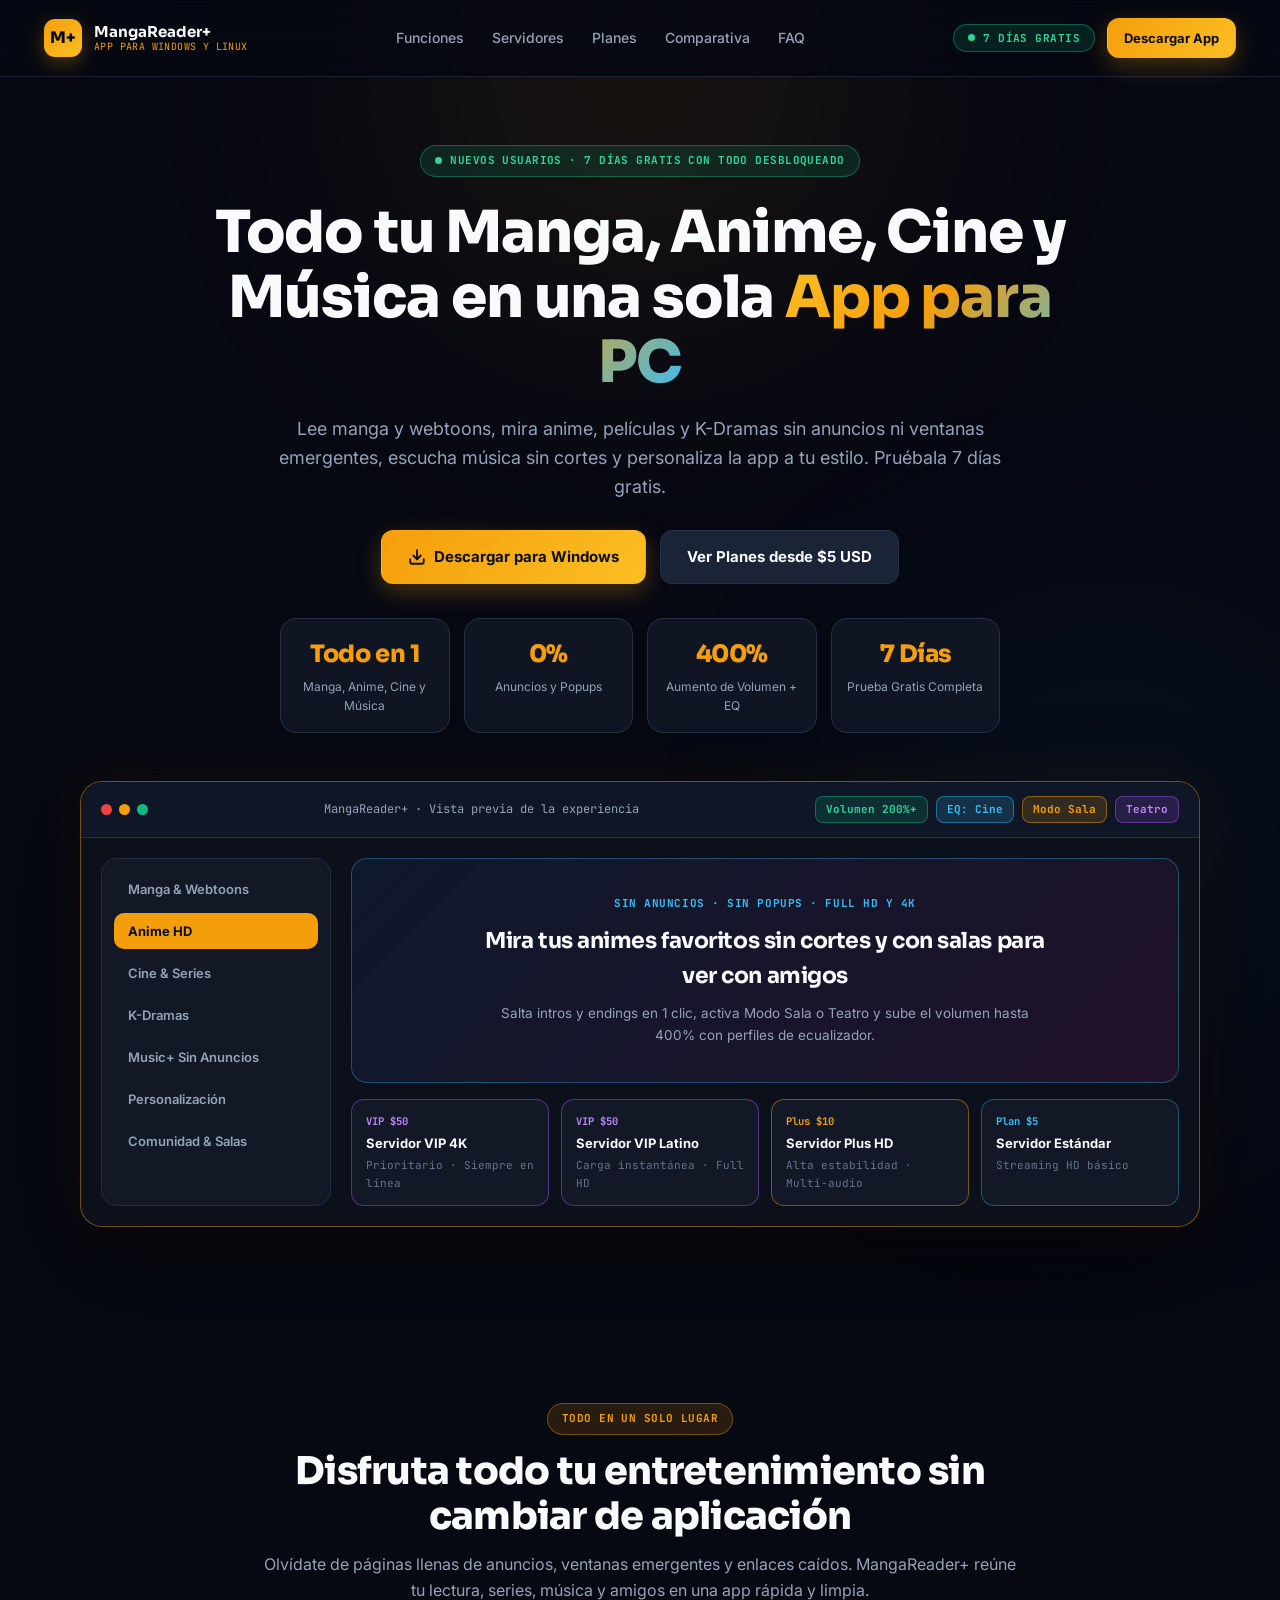
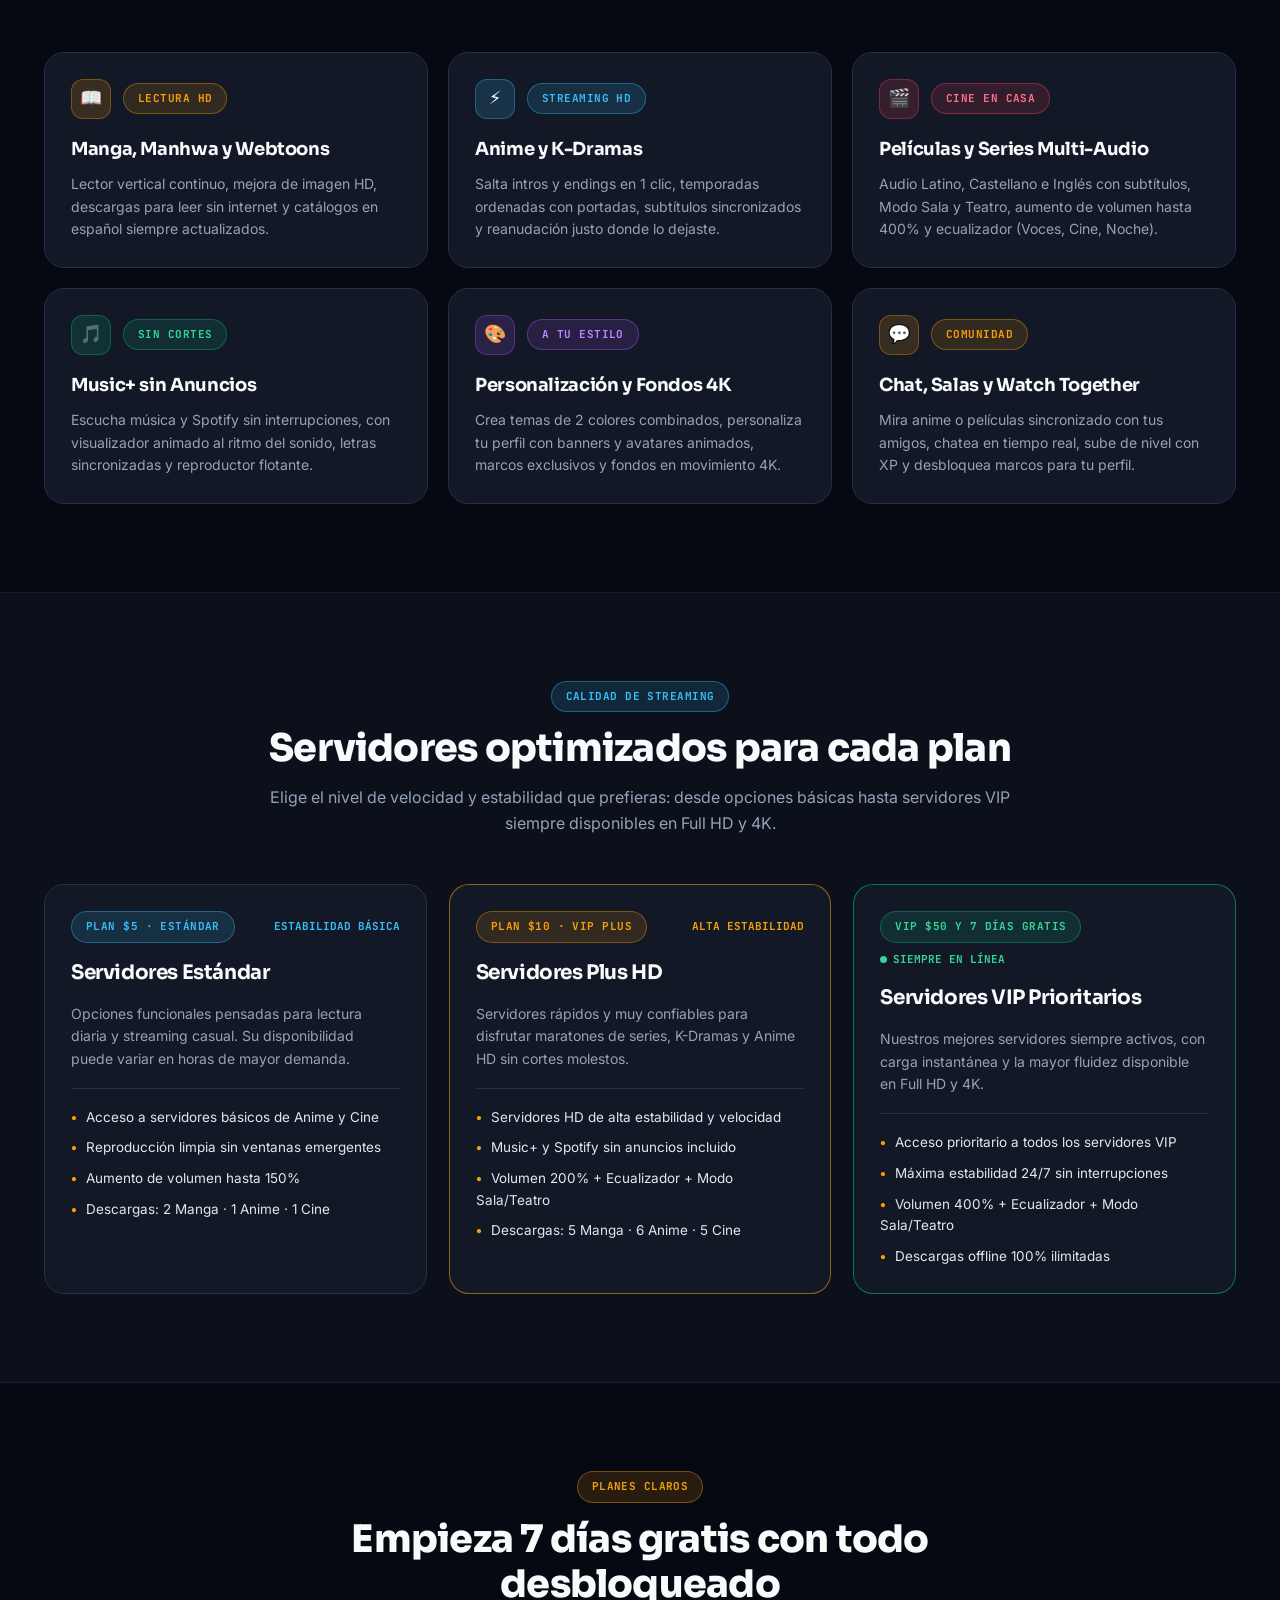
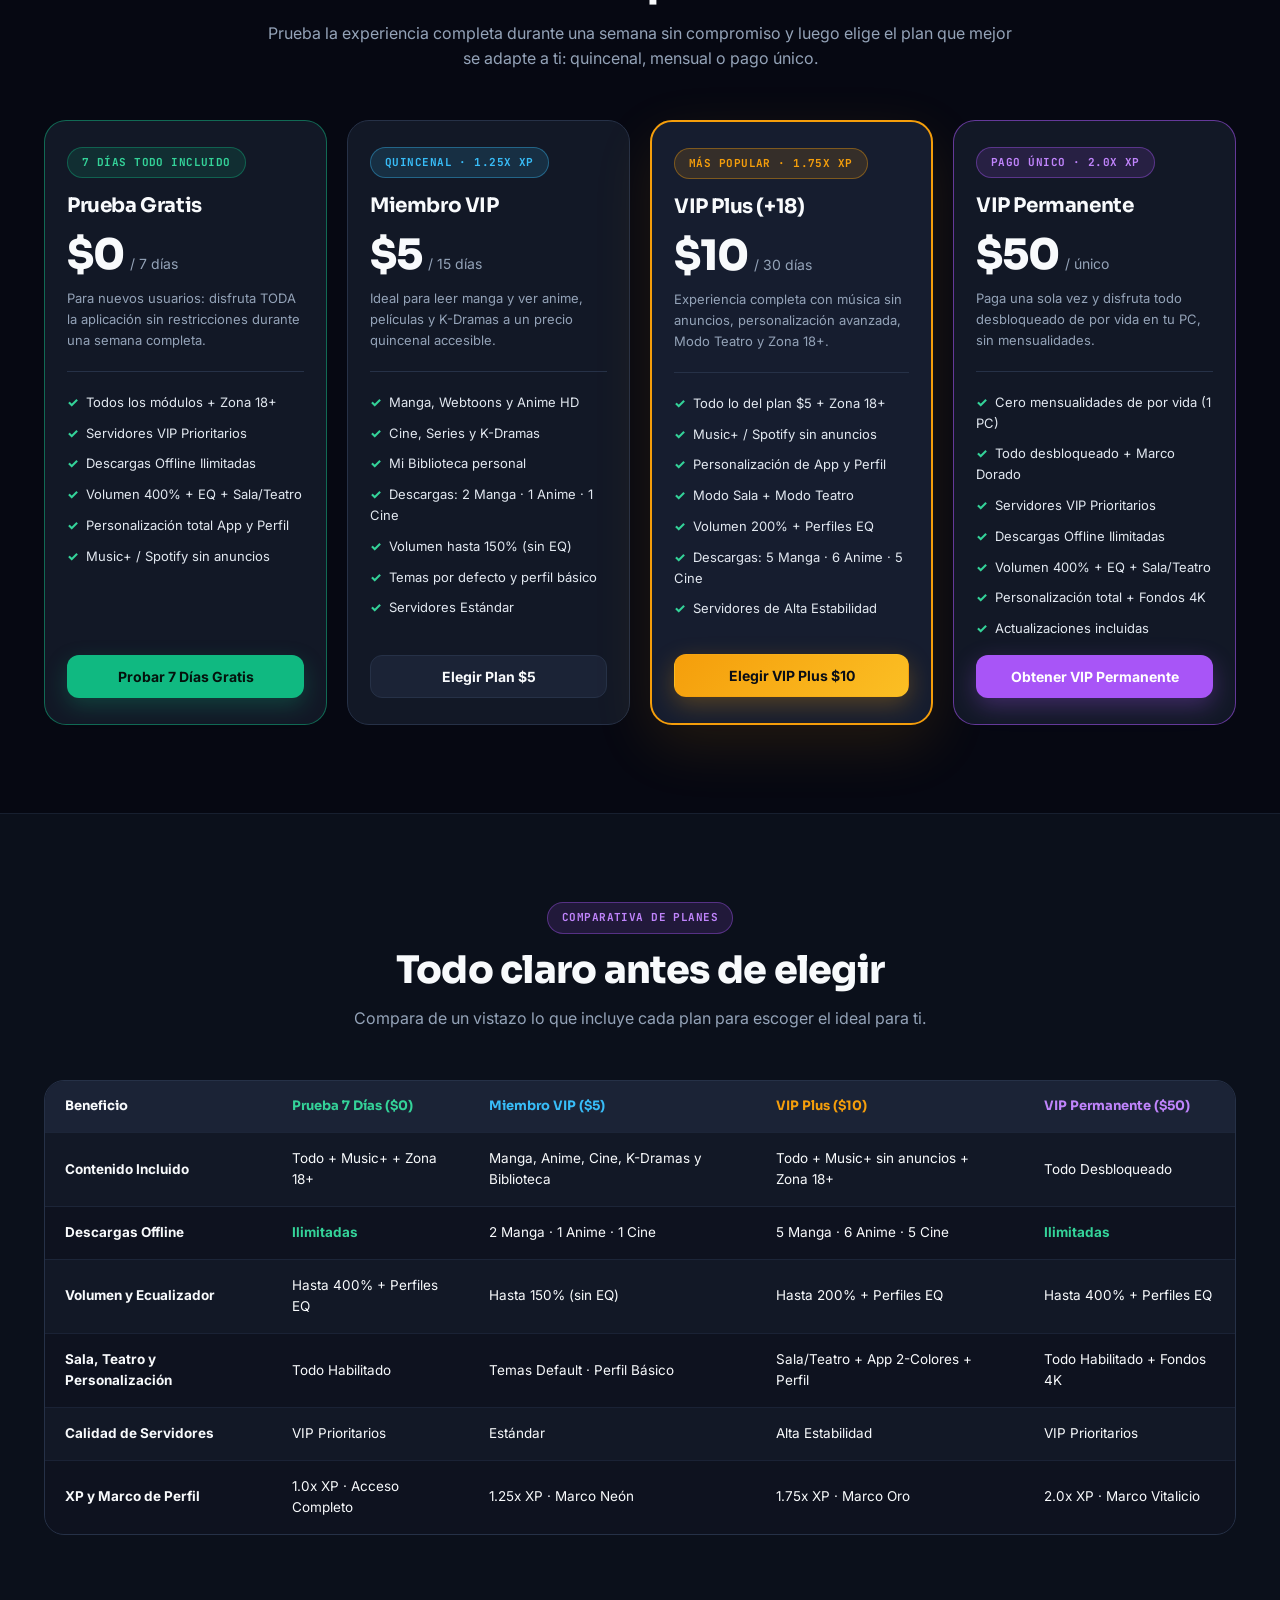
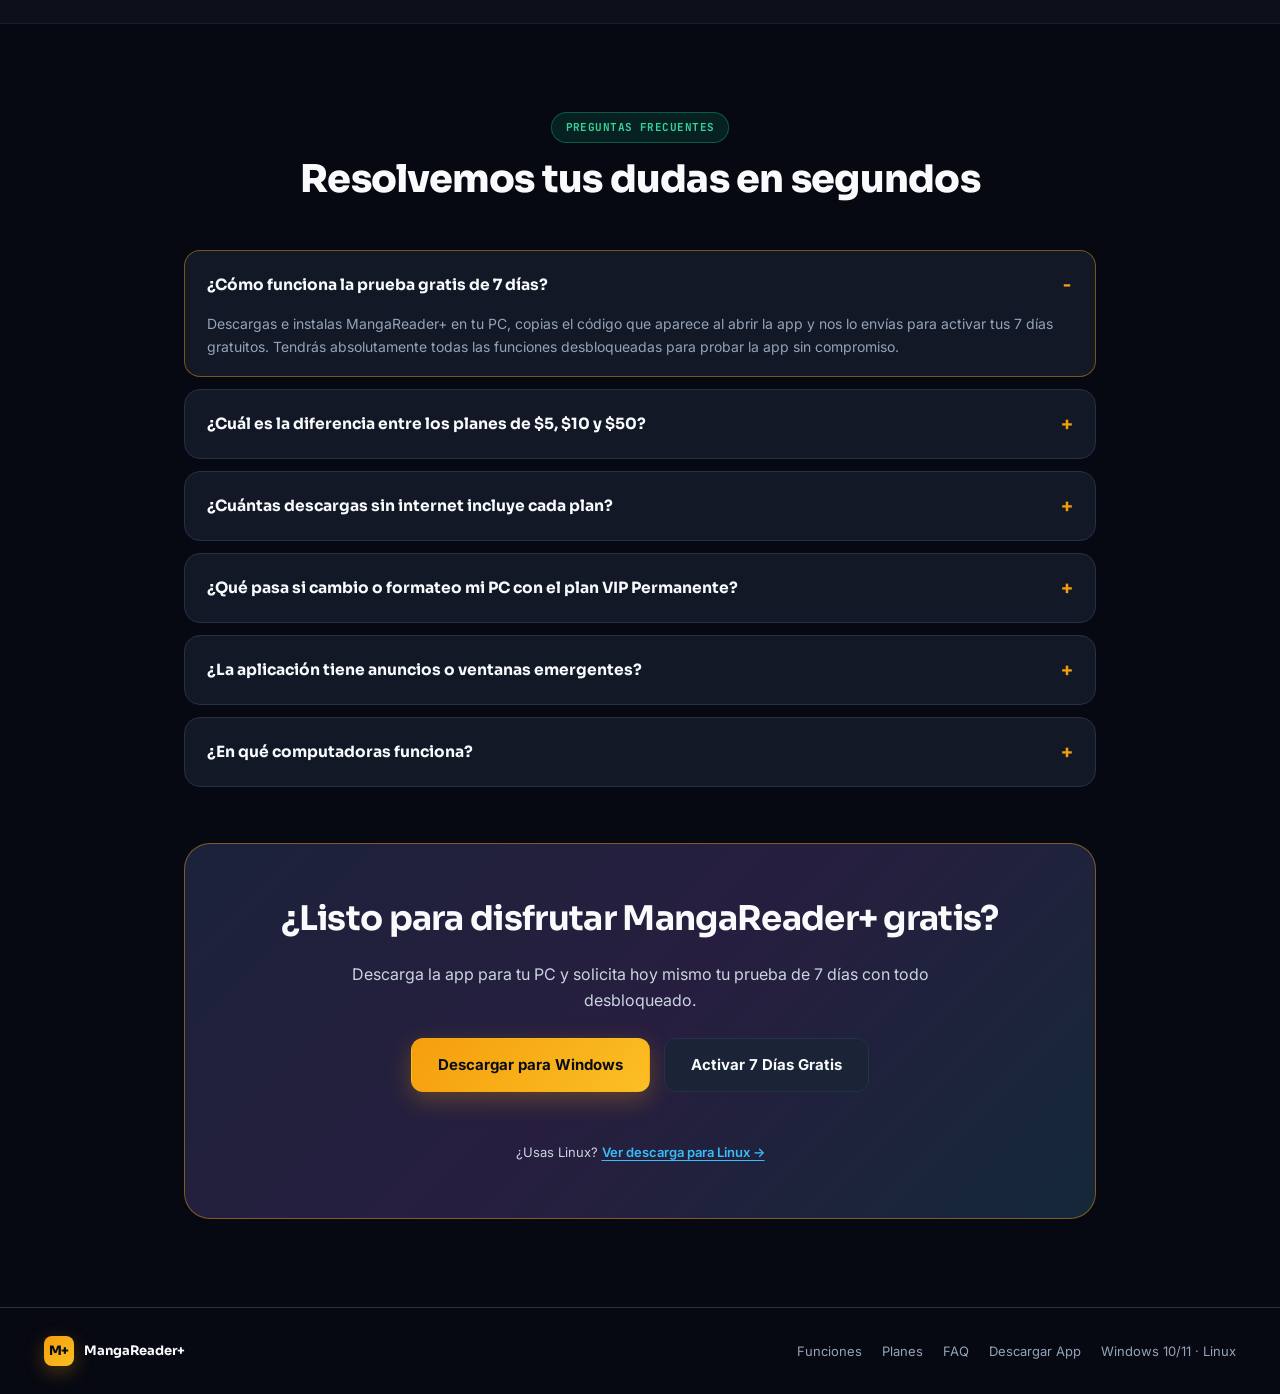
==== commit 8d4647ee: "fix: limpiar landing page para usuarios finales" ====
--- a/docs/index.html
+++ b/docs/index.html
@@ -3,10 +3,10 @@
 <head>
   <meta charset="UTF-8" />
   <meta name="viewport" content="width=device-width, initial-scale=1.0" />
-  <title>MangaReader+ Enterprise — Todo tu Manga, Anime, Cine y Música en una sola App Desktop</title>
-  <meta name="description" content="Plataforma Desktop Obsidian para Windows y Linux: Manga/Webtoon, Anime HD con AniSkip, Cine & Series 4K, K-Dramas, Music+ / Spotify Ad-Free y perfiles Nitro. Pruébala 7 días gratis con todo habilitado." />
-  <meta property="og:title" content="MangaReader+ Enterprise — App Desktop Todo-en-Uno" />
-  <meta property="og:description" content="Reproductor blindado anti-popups, servidores VIP 99.9%, Audio Boost 400% + EQ, Modo Sala/Teatro y personalización Nitro. 7 días gratis para nuevos clientes." />
+  <title>MangaReader+ — Todo tu Manga, Anime, Cine y Música en una sola App</title>
+  <meta name="description" content="Lee manga y webtoons, mira anime, películas y K-Dramas sin anuncios ni popups, escucha música sin cortes y personaliza la app a tu estilo. Pruébala 7 días gratis en Windows y Linux." />
+  <meta property="og:title" content="MangaReader+ — App Todo-en-Uno para PC" />
+  <meta property="og:description" content="Manga, Anime HD, Cine y Series, K-Dramas, Music+ sin anuncios y personalización total. 7 días gratis con todo desbloqueado." />
   <meta property="og:image" content="https://github.com/user-attachments/assets/0fff0aef-9899-4e54-8212-9d727c70598d" />
   <meta name="theme-color" content="#060812" />
   <link rel="icon" href="https://github.com/user-attachments/assets/0fff0aef-9899-4e54-8212-9d727c70598d" />
@@ -23,28 +23,28 @@
   <!-- Navbar -->
   <header class="navbar" id="top">
     <div class="container nav-inner">
-      <a href="#top" class="brand" aria-label="MangaReader+ Enterprise">
+      <a href="#top" class="brand" aria-label="MangaReader+">
         <span class="brand-mark">M+</span>
         <span class="brand-text">
-          <strong>MangaReader+ Enterprise</strong>
-          <small>v15.4 · WINDOWS &amp; LINUX SUITE</small>
+          <strong>MangaReader+</strong>
+          <small>APP PARA WINDOWS Y LINUX</small>
         </span>
       </a>
 
       <nav class="nav-links" aria-label="Navegación principal">
-        <a href="#ecosistema">Ecosistema</a>
+        <a href="#funciones">Funciones</a>
         <a href="#servidores">Servidores</a>
-        <a href="#planes">Planes y Precios</a>
+        <a href="#planes">Planes</a>
         <a href="#comparativa">Comparativa</a>
         <a href="#faq">FAQ</a>
       </nav>
 
       <div class="nav-actions">
-        <button type="button" class="pill-emerald nav-trial-btn" data-open-modal="7 Días Free Full ($0)">
+        <button type="button" class="pill-emerald nav-trial-btn" data-open-modal="Prueba Gratis 7 Días ($0)">
           <span class="pulse-dot"></span> 7 Días Gratis
         </button>
         <a href="https://github.com/snaxky915-dotcom/MangaReader_Enterprise_v3/releases/latest" target="_blank" rel="noopener noreferrer" class="btn btn-primary btn-sm">
-          Descargar .EXE
+          Descargar App
         </a>
         <button type="button" class="mobile-menu-btn" id="mobileMenuBtn" aria-label="Abrir menú" aria-expanded="false">
           <span></span><span></span><span></span>
@@ -53,13 +53,13 @@
     </div>
 
     <div class="mobile-drawer" id="mobileDrawer" hidden>
-      <a href="#ecosistema">Ecosistema</a>
-      <a href="#servidores">Servidores de 3 Niveles</a>
+      <a href="#funciones">Funciones</a>
+      <a href="#servidores">Servidores</a>
       <a href="#planes">Planes y Precios</a>
       <a href="#comparativa">Comparativa</a>
       <a href="#faq">Preguntas Frecuentes</a>
-      <button type="button" class="btn btn-emerald btn-block" data-open-modal="7 Días Free Full ($0)">Activar 7 Días Gratis</button>
-      <a href="https://github.com/snaxky915-dotcom/MangaReader_Enterprise_v3/releases/latest" target="_blank" rel="noopener noreferrer" class="btn btn-primary btn-block">Descargar Windows x64 (.EXE)</a>
+      <button type="button" class="btn btn-emerald btn-block" data-open-modal="Prueba Gratis 7 Días ($0)">Activar 7 Días Gratis</button>
+      <a href="https://github.com/snaxky915-dotcom/MangaReader_Enterprise_v3/releases/latest" target="_blank" rel="noopener noreferrer" class="btn btn-primary btn-block">Descargar para Windows</a>
     </div>
   </header>
 
@@ -69,31 +69,31 @@
       <div class="container hero-inner">
         <div class="pill-emerald hero-announcement">
           <span class="pulse-dot"></span>
-          NUEVOS CLIENTES · 7 DÍAS GRATIS CON TODO HABILITADO SIN RESTRICCIONES
+          NUEVOS USUARIOS · 7 DÍAS GRATIS CON TODO DESBLOQUEADO
         </div>
 
         <h1 class="hero-title">
-          Todo tu Manga, Anime, Cine y Música en una sola <span class="text-gradient">App Desktop</span>
+          Todo tu Manga, Anime, Cine y Música en una sola <span class="text-gradient">App para PC</span>
         </h1>
 
         <p class="hero-subtitle">
-          Reproductor blindado anti-popups, servidores de hasta 99.9% de disponibilidad, Music+ / Spotify sin anuncios con visualizador circular 360°, Wallpapers animados 4K, Comunidad estilo Discord y perfiles Nitro. Pruébala 7 días completos gratis.
+          Lee manga y webtoons, mira anime, películas y K-Dramas sin anuncios ni ventanas emergentes, escucha música sin cortes y personaliza la app a tu estilo. Pruébala 7 días gratis.
         </p>
 
         <div class="hero-ctas">
           <a href="https://github.com/snaxky915-dotcom/MangaReader_Enterprise_v3/releases/latest" target="_blank" rel="noopener noreferrer" class="btn btn-primary btn-lg">
             <svg width="18" height="18" viewBox="0 0 24 24" fill="none" stroke="currentColor" stroke-width="2.4" stroke-linecap="round" stroke-linejoin="round" aria-hidden="true"><path d="M21 15v4a2 2 0 0 1-2 2H5a2 2 0 0 1-2-2v-4"/><polyline points="7 10 12 15 17 10"/><line x1="12" y1="15" x2="12" y2="3"/></svg>
-            Descargar Windows x64 (v15.4)
+            Descargar para Windows
           </a>
           <a href="#planes" class="btn btn-secondary btn-lg">
-            Explorar Planes desde $5 USD
+            Ver Planes desde $5 USD
           </a>
         </div>
 
         <div class="hero-metrics">
           <div class="metric-card">
-            <span class="metric-val">12+</span>
-            <span class="metric-lbl">Módulos Integrados</span>
+            <span class="metric-val">Todo en 1</span>
+            <span class="metric-lbl">Manga, Anime, Cine y Música</span>
           </div>
           <div class="metric-card">
             <span class="metric-val">0%</span>
@@ -101,25 +101,25 @@
           </div>
           <div class="metric-card">
             <span class="metric-val">400%</span>
-            <span class="metric-lbl">Audio Boost + EQ</span>
+            <span class="metric-lbl">Aumento de Volumen + EQ</span>
           </div>
           <div class="metric-card">
-            <span class="metric-val">99.9%</span>
-            <span class="metric-lbl">Servidores VIP Élite</span>
+            <span class="metric-val">7 Días</span>
+            <span class="metric-lbl">Prueba Gratis Completa</span>
           </div>
         </div>
 
         <!-- Interactive Desktop App Showcase Window -->
-        <div class="app-window" aria-label="Vista previa interactiva de MangaReader+ Enterprise">
+        <div class="app-window" aria-label="Vista previa interactiva de MangaReader+">
           <div class="app-titlebar">
             <div class="window-dots" aria-hidden="true">
               <span class="dot red"></span>
               <span class="dot yellow"></span>
               <span class="dot green"></span>
             </div>
-            <span class="window-title">MangaReader+ Enterprise · Reproductor Blindado &amp; Panel Multi-Servidor</span>
+            <span class="window-title">MangaReader+ · Vista previa de la experiencia</span>
             <div class="window-chips">
-              <span class="chip chip-emerald">200% Boost</span>
+              <span class="chip chip-emerald">Volumen 200%+</span>
               <span class="chip chip-cyan">EQ: Cine</span>
               <span class="chip chip-amber">Modo Sala</span>
               <span class="chip chip-violet">Teatro</span>
@@ -128,42 +128,42 @@
 
           <div class="app-body">
             <aside class="app-sidebar" role="tablist" aria-label="Módulos en vista previa">
-              <button type="button" class="app-nav-item" role="tab" data-preview="manga">Mangas &amp; Webtoons</button>
-              <button type="button" class="app-nav-item active" role="tab" aria-selected="true" data-preview="anime">Anime HD · AniSkip</button>
-              <button type="button" class="app-nav-item" role="tab" data-preview="cine">Cine &amp; Series 4K</button>
-              <button type="button" class="app-nav-item" role="tab" data-preview="kdramas">K-Dramas Sub ES</button>
-              <button type="button" class="app-nav-item" role="tab" data-preview="music">Music+ · Spotify Free</button>
-              <button type="button" class="app-nav-item" role="tab" data-preview="nitro">Estudio Nitro &amp; 4K</button>
+              <button type="button" class="app-nav-item" role="tab" data-preview="manga">Manga &amp; Webtoons</button>
+              <button type="button" class="app-nav-item active" role="tab" aria-selected="true" data-preview="anime">Anime HD</button>
+              <button type="button" class="app-nav-item" role="tab" data-preview="cine">Cine &amp; Series</button>
+              <button type="button" class="app-nav-item" role="tab" data-preview="kdramas">K-Dramas</button>
+              <button type="button" class="app-nav-item" role="tab" data-preview="music">Music+ Sin Anuncios</button>
+              <button type="button" class="app-nav-item" role="tab" data-preview="personalizacion">Personalización</button>
               <button type="button" class="app-nav-item" role="tab" data-preview="comunidad">Comunidad &amp; Salas</button>
             </aside>
 
             <div class="app-stage">
               <div class="stage-screen" id="stageScreen">
-                <span class="stage-eyebrow" id="stageEyebrow">ESCUDO MG NATIVO ACTIVO · 0 POPUPS · 1080p / 4K HDR</span>
-                <h3 class="stage-headline" id="stageHeadline">Streaming Fluido, Failover Inteligente y Watch Together en Tiempo Real</h3>
-                <p class="stage-meta" id="stageMeta">Salta intros y endings en 1 clic, activa Modo Sala/Teatro y amplifica el audio hasta 400% con perfiles EQ.</p>
+                <span class="stage-eyebrow" id="stageEyebrow">SIN ANUNCIOS · SIN POPUPS · FULL HD Y 4K</span>
+                <h3 class="stage-headline" id="stageHeadline">Mira tus animes favoritos sin cortes y con salas para ver con amigos</h3>
+                <p class="stage-meta" id="stageMeta">Salta intros y endings en 1 clic, activa Modo Sala o Teatro y sube el volumen hasta 400% con perfiles de ecualizador.</p>
               </div>
 
               <div class="server-matrix" id="serverMatrix">
                 <div class="srv-pill srv-vip">
                   <span class="srv-tag">VIP $50</span>
-                  <strong>Embed69 Latino HD</strong>
-                  <small>VIP Élite · 38ms</small>
+                  <strong>Servidor VIP 4K</strong>
+                  <small>Prioritario · Siempre en línea</small>
                 </div>
                 <div class="srv-pill srv-vip">
                   <span class="srv-tag">VIP $50</span>
-                  <strong>VidLink Pro 4K</strong>
-                  <small>VIP Élite · 44ms</small>
+                  <strong>Servidor VIP Latino</strong>
+                  <small>Carga instantánea · Full HD</small>
                 </div>
                 <div class="srv-pill srv-plus">
                   <span class="srv-tag">Plus $10</span>
-                  <strong>RiveStream Multi</strong>
-                  <small>Alta Estabilidad · 62ms</small>
+                  <strong>Servidor Plus HD</strong>
+                  <small>Alta estabilidad · Multi-audio</small>
                 </div>
                 <div class="srv-pill srv-base">
                   <span class="srv-tag">Plan $5</span>
-                  <strong>RGShows Mirror</strong>
-                  <small>Estándar · 95ms</small>
+                  <strong>Servidor Estándar</strong>
+                  <small>Streaming HD básico</small>
                 </div>
               </div>
             </div>
@@ -173,12 +173,12 @@
     </section>
 
     <!-- Section 3: Ecosystem Modules Bento -->
-    <section class="section" id="ecosistema">
+    <section class="section" id="funciones">
       <div class="container">
         <div class="section-header">
-          <span class="eyebrow eyebrow-amber">ECOSISTEMA TODO-EN-UNO</span>
-          <h2>Todo lo que necesitas, diseñado para máximo rendimiento</h2>
-          <p>Olvídate de 10 pestañas llenas de publicidad y enlaces rotos. MangaReader+ unifica lectura, streaming, música y comunidad en una app nativa rápida y segura.</p>
+          <span class="eyebrow eyebrow-amber">TODO EN UN SOLO LUGAR</span>
+          <h2>Disfruta todo tu entretenimiento sin cambiar de aplicación</h2>
+          <p>Olvídate de páginas llenas de anuncios, ventanas emergentes y enlaces caídos. MangaReader+ reúne tu lectura, series, música y amigos en una app rápida y limpia.</p>
         </div>
 
         <div class="bento-grid">
@@ -187,8 +187,8 @@
               <span class="icon-box icon-amber">📖</span>
               <span class="mini-tag tag-amber">LECTURA HD</span>
             </div>
-            <h3>Manga, Manhwa &amp; Webtoons</h3>
-            <p>Lector Webtoon vertical y cascada, Upscaler 4K, glosario inteligente, descargas PDF offline y fuentes integradas como MangaDex, Webtoons y Toomics.</p>
+            <h3>Manga, Manhwa y Webtoons</h3>
+            <p>Lector vertical continuo, mejora de imagen HD, descargas para leer sin internet y catálogos en español siempre actualizados.</p>
           </article>
 
           <article class="feature-card">
@@ -196,35 +196,35 @@
               <span class="icon-box icon-cyan">⚡</span>
               <span class="mini-tag tag-cyan">STREAMING HD</span>
             </div>
-            <h3>Anime &amp; K-Dramas con AniSkip</h3>
-            <p>Salta intros y endings con 1 clic, temporadas ordenadas con portadas oficiales, subtítulos sincronizados y reanudación al segundo exacto.</p>
+            <h3>Anime y K-Dramas</h3>
+            <p>Salta intros y endings en 1 clic, temporadas ordenadas con portadas, subtítulos sincronizados y reanudación justo donde lo dejaste.</p>
           </article>
 
           <article class="feature-card">
             <div class="feature-top">
               <span class="icon-box icon-rose">🎬</span>
-              <span class="mini-tag tag-rose">CINE 4K</span>
-            </div>
-            <h3>Películas &amp; Series Multi-Audio</h3>
-            <p>Audio Latino, Castellano e Inglés + Sub ES, Modo Sala, Modo Teatro, Audio Boost hasta 400% y perfiles EQ profesionales (Voces, Cine, Noche).</p>
+              <span class="mini-tag tag-rose">CINE EN CASA</span>
+            </div>
+            <h3>Películas y Series Multi-Audio</h3>
+            <p>Audio Latino, Castellano e Inglés con subtítulos, Modo Sala y Teatro, aumento de volumen hasta 400% y ecualizador (Voces, Cine, Noche).</p>
           </article>
 
           <article class="feature-card">
             <div class="feature-top">
               <span class="icon-box icon-emerald">🎵</span>
-              <span class="mini-tag tag-emerald">MÚSICA AD-FREE</span>
-            </div>
-            <h3>Music+ &amp; Visualizador 360°</h3>
-            <p>Spotify Web sin anuncios integrado, visualizador circular reactivo al audio en tiempo real, letras sincronizadas e isla flotante estilo Apple.</p>
+              <span class="mini-tag tag-emerald">SIN CORTES</span>
+            </div>
+            <h3>Music+ sin Anuncios</h3>
+            <p>Escucha música y Spotify sin interrupciones, con visualizador animado al ritmo del sonido, letras sincronizadas y reproductor flotante.</p>
           </article>
 
           <article class="feature-card">
             <div class="feature-top">
               <span class="icon-box icon-violet">🎨</span>
-              <span class="mini-tag tag-violet">ESTILO NITRO</span>
-            </div>
-            <h3>Personalización &amp; Wallpapers 4K</h3>
-            <p>Temas de 2 colores combinados, transparencias OLED, estudio de perfil estilo Discord Nitro con GIFs HD y motor de fondos animados 4K.</p>
+              <span class="mini-tag tag-violet">A TU ESTILO</span>
+            </div>
+            <h3>Personalización y Fondos 4K</h3>
+            <p>Crea temas de 2 colores combinados, personaliza tu perfil con banners y avatares animados, marcos exclusivos y fondos en movimiento 4K.</p>
           </article>
 
           <article class="feature-card">
@@ -232,8 +232,8 @@
               <span class="icon-box icon-amber">💬</span>
               <span class="mini-tag tag-amber">COMUNIDAD</span>
             </div>
-            <h3>Chat, Videollamadas &amp; Watch Together</h3>
-            <p>Salas sincronizadas para ver anime o cine con amigos, chat estilo Discord con videollamadas, perfiles públicos, logros y sistema de rangos XP.</p>
+            <h3>Chat, Salas y Watch Together</h3>
+            <p>Mira anime o películas sincronizado con tus amigos, chatea en tiempo real, sube de nivel con XP y desbloquea marcos para tu perfil.</p>
           </article>
         </div>
       </div>
@@ -243,24 +243,24 @@
     <section class="section section-elevated" id="servidores">
       <div class="container">
         <div class="section-header">
-          <span class="eyebrow eyebrow-cyan">ARQUITECTURA DE SERVIDORES</span>
-          <h2>Estabilidad inteligente por nivel de suscripción</h2>
-          <p>Distribuimos los nodos de Anime, Cine y K-Dramas en 3 capas de disponibilidad para garantizar velocidad constante y cero caídas en los planes superiores.</p>
+          <span class="eyebrow eyebrow-cyan">CALIDAD DE STREAMING</span>
+          <h2>Servidores optimizados para cada plan</h2>
+          <p>Elige el nivel de velocidad y estabilidad que prefieras: desde opciones básicas hasta servidores VIP siempre disponibles en Full HD y 4K.</p>
         </div>
 
         <div class="servers-grid">
           <article class="server-card">
             <div class="server-card-head">
               <span class="mini-tag tag-cyan">PLAN $5 · ESTÁNDAR</span>
-              <span class="uptime-badge uptime-cyan">~85% DISPONIBILIDAD</span>
-            </div>
-            <h3>Servidores Comunitarios</h3>
-            <p>Servidores públicos funcionales ideales para lectura y streaming casual. Pueden variar según demanda de red externa.</p>
+              <span class="uptime-badge uptime-cyan">ESTABILIDAD BÁSICA</span>
+            </div>
+            <h3>Servidores Estándar</h3>
+            <p>Opciones funcionales pensadas para lectura diaria y streaming casual. Su disponibilidad puede variar en horas de mayor demanda.</p>
             <hr class="card-divider" />
             <ul class="check-list">
-              <li>AnimeFLV / MonosChinos (Respaldo)</li>
-              <li>Cuevana / Streamwish Comunitario</li>
-              <li>Audio Boost hasta 150% (sin EQ)</li>
+              <li>Acceso a servidores básicos de Anime y Cine</li>
+              <li>Reproducción limpia sin ventanas emergentes</li>
+              <li>Aumento de volumen hasta 150%</li>
               <li>Descargas: 2 Manga · 1 Anime · 1 Cine</li>
             </ul>
           </article>
@@ -268,32 +268,32 @@
           <article class="server-card server-card-amber">
             <div class="server-card-head">
               <span class="mini-tag tag-amber">PLAN $10 · VIP PLUS</span>
-              <span class="uptime-badge uptime-amber">96% ALTA ESTABILIDAD</span>
-            </div>
-            <h3>Servidores Premium Plus</h3>
-            <p>Enlaces de alto rendimiento muy estables y rápidos para maratones de series, K-Dramas y Anime HD sin cortes molestos.</p>
+              <span class="uptime-badge uptime-amber">ALTA ESTABILIDAD</span>
+            </div>
+            <h3>Servidores Plus HD</h3>
+            <p>Servidores rápidos y muy confiables para disfrutar maratones de series, K-Dramas y Anime HD sin cortes molestos.</p>
             <hr class="card-divider" />
             <ul class="check-list">
-              <li>VidSrc / VidLink / Jkanime HD</li>
-              <li>Music+ / Spotify Ad-Free + Visualizador</li>
-              <li>Audio Boost 200% + EQ + Sala/Teatro</li>
+              <li>Servidores HD de alta estabilidad y velocidad</li>
+              <li>Music+ y Spotify sin anuncios incluido</li>
+              <li>Volumen 200% + Ecualizador + Modo Sala/Teatro</li>
               <li>Descargas: 5 Manga · 6 Anime · 5 Cine</li>
             </ul>
           </article>
 
           <article class="server-card server-card-emerald">
             <div class="server-card-head">
-              <span class="mini-tag tag-emerald">VIP $50 &amp; 7 DÍAS FREE</span>
-              <span class="uptime-badge uptime-emerald"><span class="pulse-dot"></span> 99.9% SIEMPRE ARRIBA</span>
-            </div>
-            <h3>Nodos VIP Élite Dedicados</h3>
-            <p>Los mejores servidores con prioridad absoluta, carga instantánea y disponibilidad garantizada 24/7 en 1080p/4K.</p>
+              <span class="mini-tag tag-emerald">VIP $50 Y 7 DÍAS GRATIS</span>
+              <span class="uptime-badge uptime-emerald"><span class="pulse-dot"></span> SIEMPRE EN LÍNEA</span>
+            </div>
+            <h3>Servidores VIP Prioritarios</h3>
+            <p>Nuestros mejores servidores siempre activos, con carga instantánea y la mayor fluidez disponible en Full HD y 4K.</p>
             <hr class="card-divider" />
             <ul class="check-list">
-              <li>AutoEmbed Pro / HiAnime / Direct CDN</li>
-              <li>Acceso total a los 3 niveles de servidores</li>
-              <li>Audio Boost 400% + EQ + Modo Sala/Teatro</li>
-              <li>Descargas Offline 100% Infinitas</li>
+              <li>Acceso prioritario a todos los servidores VIP</li>
+              <li>Máxima estabilidad 24/7 sin interrupciones</li>
+              <li>Volumen 400% + Ecualizador + Modo Sala/Teatro</li>
+              <li>Descargas offline 100% ilimitadas</li>
             </ul>
           </article>
         </div>
@@ -304,33 +304,33 @@
     <section class="section" id="planes">
       <div class="container">
         <div class="section-header">
-          <span class="eyebrow eyebrow-amber">PLANES TRANSPARENTES</span>
+          <span class="eyebrow eyebrow-amber">PLANES CLAROS</span>
           <h2>Empieza 7 días gratis con todo desbloqueado</h2>
-          <p>Prueba la experiencia completa durante 7 días sin restricciones y luego elige el plan que mejor se adapte a tu ritmo: quincenal, mensual o pago único vitalicio.</p>
+          <p>Prueba la experiencia completa durante una semana sin compromiso y luego elige el plan que mejor se adapte a ti: quincenal, mensual o pago único.</p>
         </div>
 
         <div class="pricing-grid">
           <!-- Plan 0: 7 Days Free Full Trial -->
           <article class="pricing-card card-emerald">
             <div class="pricing-top">
-              <span class="mini-tag tag-emerald">7 DÍAS FULL TRIAL</span>
-              <h3>Miembro Estándar</h3>
+              <span class="mini-tag tag-emerald">7 DÍAS TODO INCLUIDO</span>
+              <h3>Prueba Gratis</h3>
               <div class="price-row">
                 <span class="price-amount">$0</span>
-                <span class="price-cycle">/ 7 días gratis</span>
+                <span class="price-cycle">/ 7 días</span>
               </div>
-              <p class="plan-desc">Para nuevos clientes: prueba TODA la plataforma sin límites durante una semana completa.</p>
+              <p class="plan-desc">Para nuevos usuarios: disfruta TODA la aplicación sin restricciones durante una semana completa.</p>
             </div>
             <hr class="card-divider" />
             <ul class="plan-features">
               <li>Todos los módulos + Zona 18+</li>
-              <li>Servidores VIP Élite (99.9%)</li>
-              <li>Descargas Offline Infinitas</li>
-              <li>Boost 400% + EQ + Sala/Teatro</li>
-              <li>Personalización Nitro 2-Colores</li>
-              <li>Music+ / Spotify Ad-Free</li>
-            </ul>
-            <button type="button" class="btn btn-emerald btn-block" data-open-modal="7 Días Free Full ($0)">
+              <li>Servidores VIP Prioritarios</li>
+              <li>Descargas Offline Ilimitadas</li>
+              <li>Volumen 400% + EQ + Sala/Teatro</li>
+              <li>Personalización total App y Perfil</li>
+              <li>Music+ / Spotify sin anuncios</li>
+            </ul>
+            <button type="button" class="btn btn-emerald btn-block" data-open-modal="Prueba Gratis 7 Días ($0)">
               Probar 7 Días Gratis
             </button>
           </article>
@@ -338,26 +338,26 @@
           <!-- Plan 1: $5 Miembro VIP -->
           <article class="pricing-card">
             <div class="pricing-top">
-              <span class="mini-tag tag-cyan">1.25x XP · MARCO NEÓN</span>
+              <span class="mini-tag tag-cyan">QUINCENAL · 1.25x XP</span>
               <h3>Miembro VIP</h3>
               <div class="price-row">
                 <span class="price-amount">$5</span>
                 <span class="price-cycle">/ 15 días</span>
               </div>
-              <p class="plan-desc">Ideal para leer manga/webtoon y ver anime, cine y K-Dramas a precio quincenal accesible.</p>
+              <p class="plan-desc">Ideal para leer manga y ver anime, películas y K-Dramas a un precio quincenal accesible.</p>
             </div>
             <hr class="card-divider" />
             <ul class="plan-features">
-              <li>Manga/Webtoon + Anime HD</li>
-              <li>Cine &amp; Series + K-Dramas</li>
+              <li>Manga, Webtoons y Anime HD</li>
+              <li>Cine, Series y K-Dramas</li>
               <li>Mi Biblioteca personal</li>
               <li>Descargas: 2 Manga · 1 Anime · 1 Cine</li>
-              <li>Audio Boost hasta 150% (sin EQ)</li>
-              <li>Temas Default + Perfil Básico</li>
+              <li>Volumen hasta 150% (sin EQ)</li>
+              <li>Temas por defecto y perfil básico</li>
               <li>Servidores Estándar</li>
             </ul>
             <button type="button" class="btn btn-secondary btn-block" data-open-modal="Miembro VIP ($5 / 15 días)">
-              Activar Plan $5
+              Elegir Plan $5
             </button>
           </article>
 
@@ -370,17 +370,17 @@
                 <span class="price-amount">$10</span>
                 <span class="price-cycle">/ 30 días</span>
               </div>
-              <p class="plan-desc">Experiencia multimedia completa con música sin anuncios, personalización Nitro y Zona 18+.</p>
+              <p class="plan-desc">Experiencia completa con música sin anuncios, personalización avanzada, Modo Teatro y Zona 18+.</p>
             </div>
             <hr class="card-divider" />
             <ul class="plan-features">
-              <li>Todo lo de Miembro VIP + Zona 18+</li>
-              <li>Music+ / Spotify Ad-Free + Visualizador</li>
-              <li>Personalización App 2-Colores y Perfil</li>
+              <li>Todo lo del plan $5 + Zona 18+</li>
+              <li>Music+ / Spotify sin anuncios</li>
+              <li>Personalización de App y Perfil</li>
               <li>Modo Sala + Modo Teatro</li>
-              <li>Audio Boost 200% + Perfiles EQ</li>
+              <li>Volumen 200% + Perfiles EQ</li>
               <li>Descargas: 5 Manga · 6 Anime · 5 Cine</li>
-              <li>Servidores Alta Estabilidad (96%)</li>
+              <li>Servidores de Alta Estabilidad</li>
             </ul>
             <button type="button" class="btn btn-primary btn-block" data-open-modal="VIP Plus +18 ($10 / mes)">
               Elegir VIP Plus $10
@@ -390,47 +390,47 @@
           <!-- Plan 3: $50 VIP Permanente -->
           <article class="pricing-card card-violet">
             <div class="pricing-top">
-              <span class="mini-tag tag-violet">MEJOR VALOR · 1 PC FIJA</span>
+              <span class="mini-tag tag-violet">PAGO ÚNICO · 2.0x XP</span>
               <h3>VIP Permanente</h3>
               <div class="price-row">
                 <span class="price-amount">$50</span>
-                <span class="price-cycle">/ pago único</span>
+                <span class="price-cycle">/ único</span>
               </div>
-              <p class="plan-desc">Licencia vitalicia sin mensualidades ligada a 1 PC con todo desbloqueado para siempre.</p>
+              <p class="plan-desc">Paga una sola vez y disfruta todo desbloqueado de por vida en tu PC, sin mensualidades.</p>
             </div>
             <hr class="card-divider" />
             <ul class="plan-features">
-              <li>Cero mensualidades de por vida</li>
+              <li>Cero mensualidades de por vida (1 PC)</li>
               <li>Todo desbloqueado + Marco Dorado</li>
-              <li>Servidores VIP Élite (99.9%)</li>
-              <li>Descargas Offline Infinitas</li>
-              <li>Audio Boost 400% + EQ + Sala/Teatro</li>
-              <li>Personalización total App y Perfil</li>
-              <li>Actualizaciones prioritarias</li>
+              <li>Servidores VIP Prioritarios</li>
+              <li>Descargas Offline Ilimitadas</li>
+              <li>Volumen 400% + EQ + Sala/Teatro</li>
+              <li>Personalización total + Fondos 4K</li>
+              <li>Actualizaciones incluidas</li>
             </ul>
             <button type="button" class="btn btn-violet btn-block" data-open-modal="VIP Permanente ($50 pago único)">
-              Obtener VIP Vitalicio
+              Obtener VIP Permanente
             </button>
           </article>
         </div>
       </div>
     </section>
 
-    <!-- Section 6: Comparison Table + Governance Strip -->
+    <!-- Section 6: Comparison Table -->
     <section class="section section-elevated" id="comparativa">
       <div class="container">
         <div class="section-header">
-          <span class="eyebrow eyebrow-violet">COMPARATIVA DETALLADA</span>
-          <h2>Todo claro antes de elegir tu plan</h2>
-          <p>Sin letra pequeña. Cada licencia se vincula al Machine ID de tu PC con firma criptográfica MG-ACT y verificación remota instantánea.</p>
+          <span class="eyebrow eyebrow-violet">COMPARATIVA DE PLANES</span>
+          <h2>Todo claro antes de elegir</h2>
+          <p>Compara de un vistazo lo que incluye cada plan para escoger el ideal para ti.</p>
         </div>
 
         <div class="table-wrap">
           <table class="compare-table">
             <thead>
               <tr>
-                <th>Beneficio / Capacidad</th>
-                <th class="col-emerald">7 Días Free ($0)</th>
+                <th>Beneficio</th>
+                <th class="col-emerald">Prueba 7 Días ($0)</th>
                 <th class="col-cyan">Miembro VIP ($5)</th>
                 <th class="col-amber">VIP Plus ($10)</th>
                 <th class="col-violet">VIP Permanente ($50)</th>
@@ -438,65 +438,49 @@
             </thead>
             <tbody>
               <tr>
-                <td><strong>Módulos Incluidos</strong></td>
-                <td>Todos + Music+ + 18+</td>
-                <td>Manga, Anime, Cine, K-Drama, Biblioteca</td>
-                <td>Todo + Music+ / Spotify + 18+</td>
+                <td><strong>Contenido Incluido</strong></td>
+                <td>Todo + Music+ + Zona 18+</td>
+                <td>Manga, Anime, Cine, K-Dramas y Biblioteca</td>
+                <td>Todo + Music+ sin anuncios + Zona 18+</td>
                 <td>Todo Desbloqueado</td>
               </tr>
               <tr>
                 <td><strong>Descargas Offline</strong></td>
-                <td><span class="val-strong">Infinitas</span></td>
+                <td><span class="val-strong">Ilimitadas</span></td>
                 <td>2 Manga · 1 Anime · 1 Cine</td>
                 <td>5 Manga · 6 Anime · 5 Cine</td>
-                <td><span class="val-strong">Infinitas</span></td>
-              </tr>
-              <tr>
-                <td><strong>Audio Boost y EQ</strong></td>
-                <td>Hasta 400% + EQ Pro</td>
-                <td>Hasta 150% (sin perfiles EQ)</td>
-                <td>Hasta 200% + EQ Pro</td>
-                <td>Hasta 400% + EQ Pro</td>
-              </tr>
-              <tr>
-                <td><strong>Sala / Teatro y Personalización</strong></td>
-                <td>Todo Habilitado (Nitro 2-Color)</td>
-                <td>Solo Temas Default · Perfil Básico</td>
-                <td>Sala/Teatro + Nitro 2-Color + Perfil</td>
-                <td>Todo Habilitado + Wallpapers 4K</td>
-              </tr>
-              <tr>
-                <td><strong>Servidores de Streaming</strong></td>
-                <td>VIP Élite (99.9%)</td>
-                <td>Estándar Comunitarios (~85%)</td>
-                <td>Alta Estabilidad (96%)</td>
-                <td>VIP Élite (99.9%)</td>
-              </tr>
-              <tr>
-                <td><strong>Multiplicador XP &amp; Marco</strong></td>
-                <td>1.0x XP · Prueba Completa</td>
+                <td><span class="val-strong">Ilimitadas</span></td>
+              </tr>
+              <tr>
+                <td><strong>Volumen y Ecualizador</strong></td>
+                <td>Hasta 400% + Perfiles EQ</td>
+                <td>Hasta 150% (sin EQ)</td>
+                <td>Hasta 200% + Perfiles EQ</td>
+                <td>Hasta 400% + Perfiles EQ</td>
+              </tr>
+              <tr>
+                <td><strong>Sala, Teatro y Personalización</strong></td>
+                <td>Todo Habilitado</td>
+                <td>Temas Default · Perfil Básico</td>
+                <td>Sala/Teatro + App 2-Colores + Perfil</td>
+                <td>Todo Habilitado + Fondos 4K</td>
+              </tr>
+              <tr>
+                <td><strong>Calidad de Servidores</strong></td>
+                <td>VIP Prioritarios</td>
+                <td>Estándar</td>
+                <td>Alta Estabilidad</td>
+                <td>VIP Prioritarios</td>
+              </tr>
+              <tr>
+                <td><strong>XP y Marco de Perfil</strong></td>
+                <td>1.0x XP · Acceso Completo</td>
                 <td>1.25x XP · Marco Neón</td>
                 <td>1.75x XP · Marco Oro</td>
                 <td>2.0x XP · Marco Vitalicio</td>
               </tr>
             </tbody>
           </table>
-        </div>
-
-        <!-- Enterprise Governance Highlight -->
-        <div class="gov-card">
-          <div class="gov-copy">
-            <span class="mini-tag tag-cyan">NUEVO EN v15.4.0 · GOBERNANZA ENTERPRISE</span>
-            <h3>Roles de Administración y Moderación con Permisos Granulares</h3>
-            <p>
-              Infraestructura preparada para crecer en equipo: el Propietario puede nombrar <strong>Administradores</strong>, <strong>Moderadores</strong> y <strong>Staff</strong> con 12 permisos especiales independientes (telemetría, gestión de usuarios, emisión de licencias, servidores, moderación Librería+ y Escudo MG) sincronizados en vivo por MQTT y validados estrictamente en el servidor.
-            </p>
-          </div>
-          <div class="gov-pills">
-            <span class="mini-tag tag-amber">PROPIETARIO · LLAVE MAESTRA</span>
-            <span class="mini-tag tag-rose">ADMINISTRADOR · LICENCIAS &amp; RED</span>
-            <span class="mini-tag tag-cyan">MODERADOR · USUARIOS &amp; ESCUDO</span>
-          </div>
         </div>
       </div>
     </section>
@@ -512,42 +496,45 @@
         <div class="faq-list">
           <details class="faq-item" open>
             <summary>¿Cómo funciona la prueba gratis de 7 días?</summary>
-            <p>Al descargar e instalar MangaReader+, la app genera tu Machine ID único (<code>MG-XXXX-YYYY-ZZZZ</code>). Solicitas tu llave gratuita de 7 días y disfrutarás absolutamente TODO habilitado (servidores VIP Élite 99.9%, descargas infinitas, Boost 400%, Music+, Zona 18+ y personalización Nitro) para comprobar la calidad antes de suscribirte.</p>
+            <p>Descargas e instalas MangaReader+ en tu PC, copias el código que aparece al abrir la app y nos lo envías para activar tus 7 días gratuitos. Tendrás absolutamente todas las funciones desbloqueadas para probar la app sin compromiso.</p>
           </details>
           <details class="faq-item">
-            <summary>¿Cuál es la diferencia entre el plan de $5, el de $10 y el de $50?</summary>
-            <p><strong>Miembro VIP ($5 / 15 días)</strong> cubre Manga, Anime, Cine, K-Dramas y Biblioteca con temas por defecto, audio hasta 150%, descargas limitadas y servidores estándar. <strong>VIP Plus ($10 / mes)</strong> suma Music+/Spotify Ad-Free, Zona 18+, personalización 2-colores y de perfil Nitro, Modo Sala/Teatro, audio 200% + EQ, más descargas y servidores de alta estabilidad (96%). <strong>VIP Permanente ($50 pago único)</strong> elimina mensualidades en 1 PC fija y desbloquea descargas infinitas, Boost 400% y servidores VIP Élite 99.9% de por vida.</p>
+            <summary>¿Cuál es la diferencia entre los planes de $5, $10 y $50?</summary>
+            <p><strong>Miembro VIP ($5 / 15 días)</strong> incluye Manga, Anime, Cine, K-Dramas y Biblioteca con temas por defecto, volumen hasta 150%, descargas básicas y servidores estándar. <strong>VIP Plus ($10 / mes)</strong> agrega Music+ sin anuncios, Zona 18+, personalización completa de la app y perfil, Modo Sala/Teatro, volumen 200% con ecualizador, más descargas y servidores de alta estabilidad. <strong>VIP Permanente ($50 pago único)</strong> elimina mensualidades en tu PC y desbloquea descargas ilimitadas, volumen 400% y servidores VIP prioritarios de por vida.</p>
           </details>
           <details class="faq-item">
-            <summary>¿Qué pasa con mis descargas offline en cada plan?</summary>
-            <p>En el plan de $5 puedes descargar hasta 2 capítulos de Manga, 1 episodio de Anime y 1 Película/Serie. En VIP Plus ($10) el cupo sube a 5 Mangas, 6 Animes y 5 Películas/Series. En VIP Permanente ($50) y en la prueba de 7 días las descargas son 100% infinitas.</p>
+            <summary>¿Cuántas descargas sin internet incluye cada plan?</summary>
+            <p>En el plan de $5 puedes descargar hasta 2 capítulos de Manga, 1 episodio de Anime y 1 Película/Serie. En VIP Plus ($10) el cupo sube a 5 Mangas, 6 Animes y 5 Películas/Series. En VIP Permanente ($50) y durante los 7 días gratis las descargas son 100% ilimitadas.</p>
           </details>
           <details class="faq-item">
-            <summary>¿Está disponible para Windows y Linux?</summary>
-            <p>Sí. Ofrecemos instalador nativo <code>.EXE</code> para Windows 10/11 (x64) desde GitHub Releases y script oficial de instalación automática <code>instalar-linux.sh</code> para distribuciones Linux.</p>
+            <summary>¿Qué pasa si cambio o formateo mi PC con el plan VIP Permanente?</summary>
+            <p>Tu licencia de $50 se activa en una PC de forma permanente. Si cambias de equipo o formateas tu computadora, puedes escribirnos a soporte para ayudarte con la transferencia de tu acceso.</p>
           </details>
           <details class="faq-item">
-            <summary>¿La aplicación tiene virus o publicidad oculta?</summary>
-            <p>Cero publicidad y cero rastreadores. Al contrario: MangaReader+ incluye <strong>Escudo MG</strong>, un motor nativo en Electron que bloquea popups, redirecciones maliciosas y anuncios de reproductores externos antes de que se abran.</p>
+            <summary>¿La aplicación tiene anuncios o ventanas emergentes?</summary>
+            <p>No. MangaReader+ cuenta con bloqueo automático integrado que detiene anuncios molestos, popups y redirecciones antes de que aparezcan, para que disfrutes tu contenido con total tranquilidad.</p>
+          </details>
+          <details class="faq-item">
+            <summary>¿En qué computadoras funciona?</summary>
+            <p>Funciona en Windows 10 y Windows 11 (64 bits), y también cuenta con instalador disponible para Linux.</p>
           </details>
         </div>
 
         <!-- Final CTA Banner -->
         <div class="final-cta">
-          <h2>¿Listo para transformar tu entretenimiento en PC?</h2>
-          <p>Descarga el instalador oficial, copia tu Machine ID y activa tus 7 días de acceso total gratuito hoy mismo.</p>
+          <h2>¿Listo para disfrutar MangaReader+ gratis?</h2>
+          <p>Descarga la app para tu PC y solicita hoy mismo tu prueba de 7 días con todo desbloqueado.</p>
           <div class="hero-ctas">
             <a href="https://github.com/snaxky915-dotcom/MangaReader_Enterprise_v3/releases/latest" target="_blank" rel="noopener noreferrer" class="btn btn-primary btn-lg">
-              Descargar v15.4.0 (.EXE)
+              Descargar para Windows
             </a>
-            <button type="button" class="btn btn-secondary btn-lg" data-open-modal="7 Días Free Full ($0)">
-              Solicitar Licencia 7 Días Free
+            <button type="button" class="btn btn-secondary btn-lg" data-open-modal="Prueba Gratis 7 Días ($0)">
+              Activar 7 Días Gratis
             </button>
           </div>
-          <div class="linux-note">
-            <span>¿Usas Linux?</span>
-            <code>curl -fsSL https://raw.githubusercontent.com/snaxky915-dotcom/MangaReader_Enterprise_v3/main/instalar-linux.sh | bash</code>
-          </div>
+          <p class="linux-link-row">
+            ¿Usas Linux? <a href="https://github.com/snaxky915-dotcom/MangaReader_Enterprise_v3/releases/latest" target="_blank" rel="noopener noreferrer">Ver descarga para Linux &rarr;</a>
+          </p>
         </div>
       </div>
     </section>
@@ -558,12 +545,14 @@
     <div class="container footer-inner">
       <div class="footer-brand">
         <span class="brand-mark brand-mark-sm">M+</span>
-        <span>MangaReader+ Enterprise · v15.4.0 Obsidian Edition</span>
+        <span>MangaReader+</span>
       </div>
       <div class="footer-links">
-        <a href="https://github.com/snaxky915-dotcom/MangaReader_Enterprise_v3/releases/latest" target="_blank" rel="noopener noreferrer">GitHub Releases</a>
-        <a href="https://github.com/snaxky915-dotcom/MangaReader_Enterprise_v3" target="_blank" rel="noopener noreferrer">Repositorio Público</a>
-        <span>Windows 10/11 · Linux · Licencias MG-ACT</span>
+        <a href="#funciones">Funciones</a>
+        <a href="#planes">Planes</a>
+        <a href="#faq">FAQ</a>
+        <a href="https://github.com/snaxky915-dotcom/MangaReader_Enterprise_v3/releases/latest" target="_blank" rel="noopener noreferrer">Descargar App</a>
+        <span>Windows 10/11 · Linux</span>
       </div>
     </div>
   </footer>
@@ -572,31 +561,31 @@
   <div class="modal-backdrop" id="activationModal" hidden role="dialog" aria-modal="true" aria-labelledby="modalTitle">
     <div class="modal-card">
       <button type="button" class="modal-close" id="modalCloseBtn" aria-label="Cerrar ventana">&times;</button>
-      <span class="mini-tag tag-emerald">ACTIVACIÓN RÁPIDA MG-ACT</span>
-      <h3 id="modalTitle">Activar plan: <span id="selectedPlanName">7 Días Free Full ($0)</span></h3>
-      <p class="modal-lead">Sigue estos 3 pasos para activar tu licencia en menos de 2 minutos:</p>
+      <span class="mini-tag tag-emerald">ACTIVACIÓN EN 2 MINUTOS</span>
+      <h3 id="modalTitle">Activar: <span id="selectedPlanName">Prueba Gratis 7 Días ($0)</span></h3>
+      <p class="modal-lead">Sigue estos 3 pasos sencillos para activar tu acceso:</p>
 
       <ol class="steps-list">
         <li>
-          <strong>1. Descarga e instala la app</strong>
-          <span>Obtén la última versión oficial para Windows (.EXE) o Linux desde GitHub Releases.</span>
+          <strong>1. Descarga e instala MangaReader+</strong>
+          <span>Baja el instalador oficial para Windows y abre la aplicación en tu PC.</span>
         </li>
         <li>
-          <strong>2. Copia tu Machine ID</strong>
-          <span>Al abrir MangaReader+, verás tu código único de equipo (ejemplo: <code>MG-XXXX-YYYY-ZZZZ</code>).</span>
+          <strong>2. Copia el código de tu equipo</strong>
+          <span>Al abrir la app verás tu código único en pantalla (ejemplo: <code>MG-XXXX-YYYY-ZZZZ</code>).</span>
         </li>
         <li>
-          <strong>3. Envía tu solicitud al Propietario o Admin</strong>
-          <span>Pega tu Machine ID abajo para generar tu mensaje de solicitud listo para enviar por Discord / WhatsApp:</span>
+          <strong>3. Envíanos tu mensaje de solicitud</strong>
+          <span>Pega tu código abajo para copiar tu mensaje listo y enviarlo por Discord o WhatsApp:</span>
         </li>
       </ol>
 
       <div class="modal-form">
-        <label for="machineIdInput">Tu Machine ID (opcional para preparar el mensaje)</label>
+        <label for="machineIdInput">Código de tu equipo (opcional)</label>
         <input type="text" id="machineIdInput" placeholder="Ej: MG-4F92-88AA-12BC" autocomplete="off" />
         <div class="modal-actions">
-          <button type="button" class="btn btn-primary" id="copyRequestBtn">Copiar Mensaje de Solicitud</button>
-          <a href="https://github.com/snaxky915-dotcom/MangaReader_Enterprise_v3/releases/latest" target="_blank" rel="noopener noreferrer" class="btn btn-secondary">Ir a Descargas</a>
+          <button type="button" class="btn btn-primary" id="copyRequestBtn">Copiar Mensaje</button>
+          <a href="https://github.com/snaxky915-dotcom/MangaReader_Enterprise_v3/releases/latest" target="_blank" rel="noopener noreferrer" class="btn btn-secondary">Descargar App</a>
         </div>
         <p class="copy-feedback" id="copyFeedback" role="status" aria-live="polite"></p>
       </div>
--- a/docs/styles.css
+++ b/docs/styles.css
@@ -1,5 +1,4 @@
-/* MangaReader+ Enterprise — Obsidian 2.0 Landing Page Styles
-   Matched 1:1 to Figma Design System (NdfuzTGK8WbEFne8eQVfTj) */
+/* MangaReader+ — Landing Page Styles */
 
 :root {
   --bg-canvas: #060812;
@@ -877,7 +876,6 @@
   border-radius: var(--radius-lg);
   border: 1px solid var(--border-subtle);
   background: var(--bg-surface);
-  margin-bottom: 36px;
 }
 
 .compare-table {
@@ -913,43 +911,6 @@
 .col-amber { color: var(--accent-amber); }
 .col-violet { color: #c084fc; }
 .val-strong { color: #34d399; font-weight: 700; }
-
-/* Governance Strip */
-.gov-card {
-  background: var(--bg-surface);
-  border: 1px solid rgba(56, 189, 248, 0.35);
-  border-radius: var(--radius-lg);
-  padding: 28px 32px;
-  display: flex;
-  align-items: center;
-  justify-content: space-between;
-  gap: 28px;
-  flex-wrap: wrap;
-}
-
-.gov-copy {
-  flex: 1 1 520px;
-  display: flex;
-  flex-direction: column;
-  align-items: flex-start;
-  gap: 10px;
-}
-
-.gov-copy h3 {
-  font-size: 20px;
-}
-
-.gov-copy p {
-  margin: 0;
-  font-size: 14px;
-  color: var(--text-secondary);
-}
-
-.gov-pills {
-  display: flex;
-  flex-direction: column;
-  gap: 9px;
-}
 
 /* FAQ */
 .faq-list {
@@ -1026,19 +987,21 @@
   color: #cbd5e1;
 }
 
-.linux-note {
-  margin-top: 8px;
-  display: flex;
-  flex-direction: column;
-  align-items: center;
-  gap: 8px;
-  font-size: 12.5px;
-  color: var(--text-secondary);
-}
-
-.linux-note code {
-  word-break: break-all;
-  padding: 6px 12px;
+.linux-link-row {
+  margin: 4px 0 0;
+  font-size: 13px;
+  color: var(--text-secondary);
+}
+
+.linux-link-row a {
+  color: var(--accent-cyan);
+  font-weight: 600;
+  text-decoration: underline;
+  text-underline-offset: 3px;
+}
+
+.linux-link-row a:hover {
+  color: var(--text-primary);
 }
 
 /* Footer */
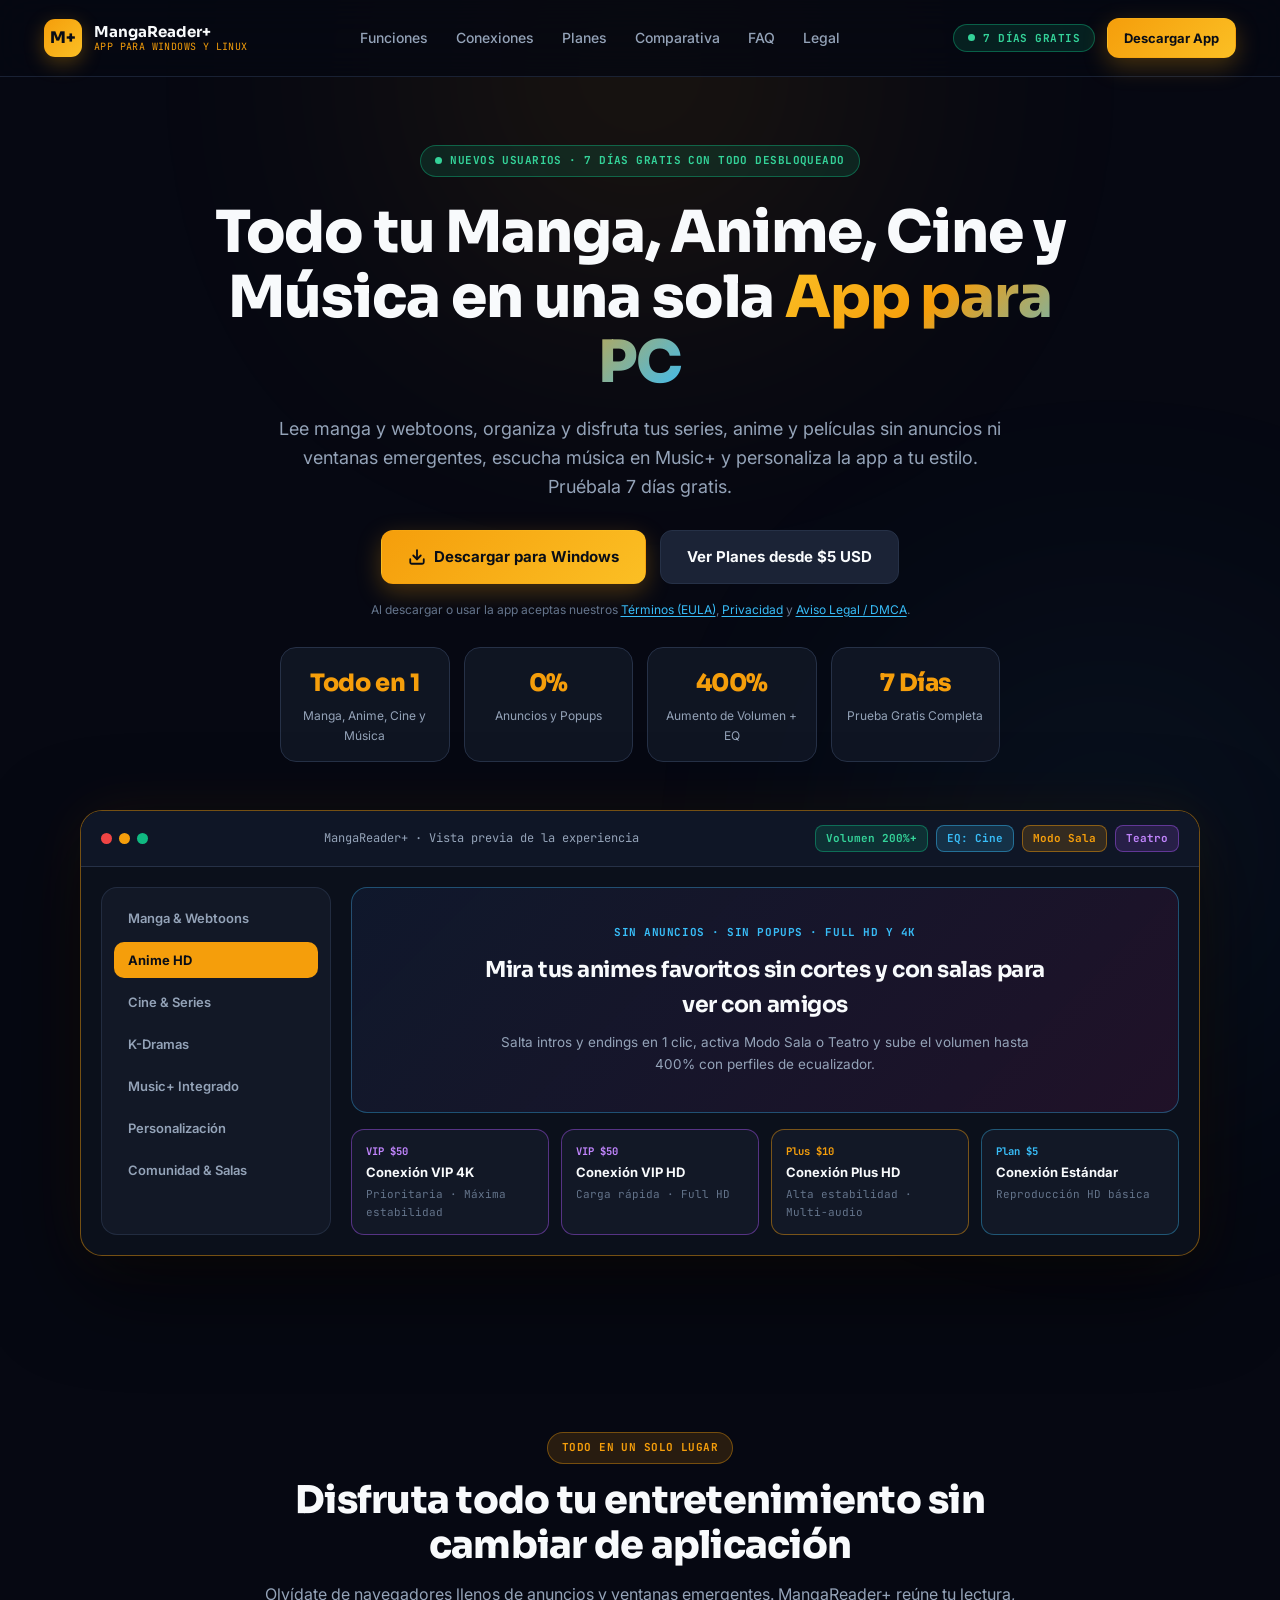
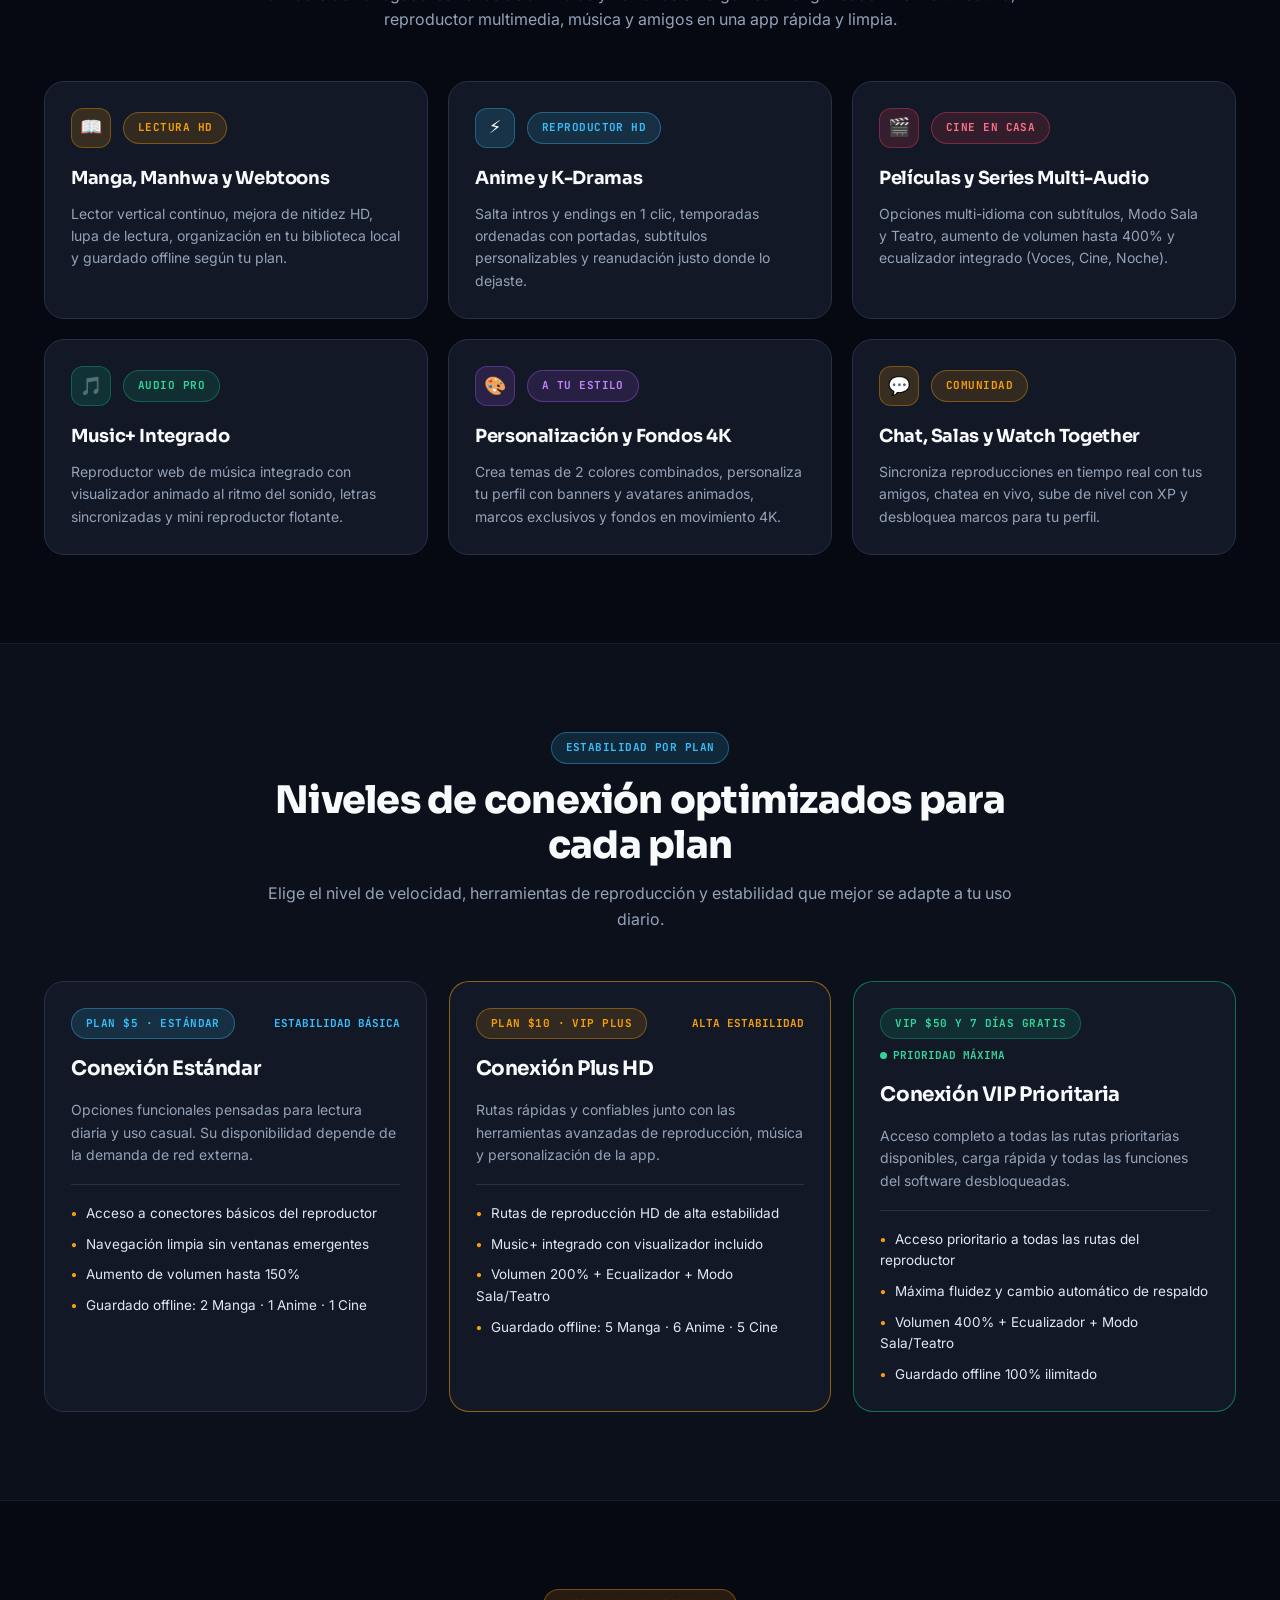
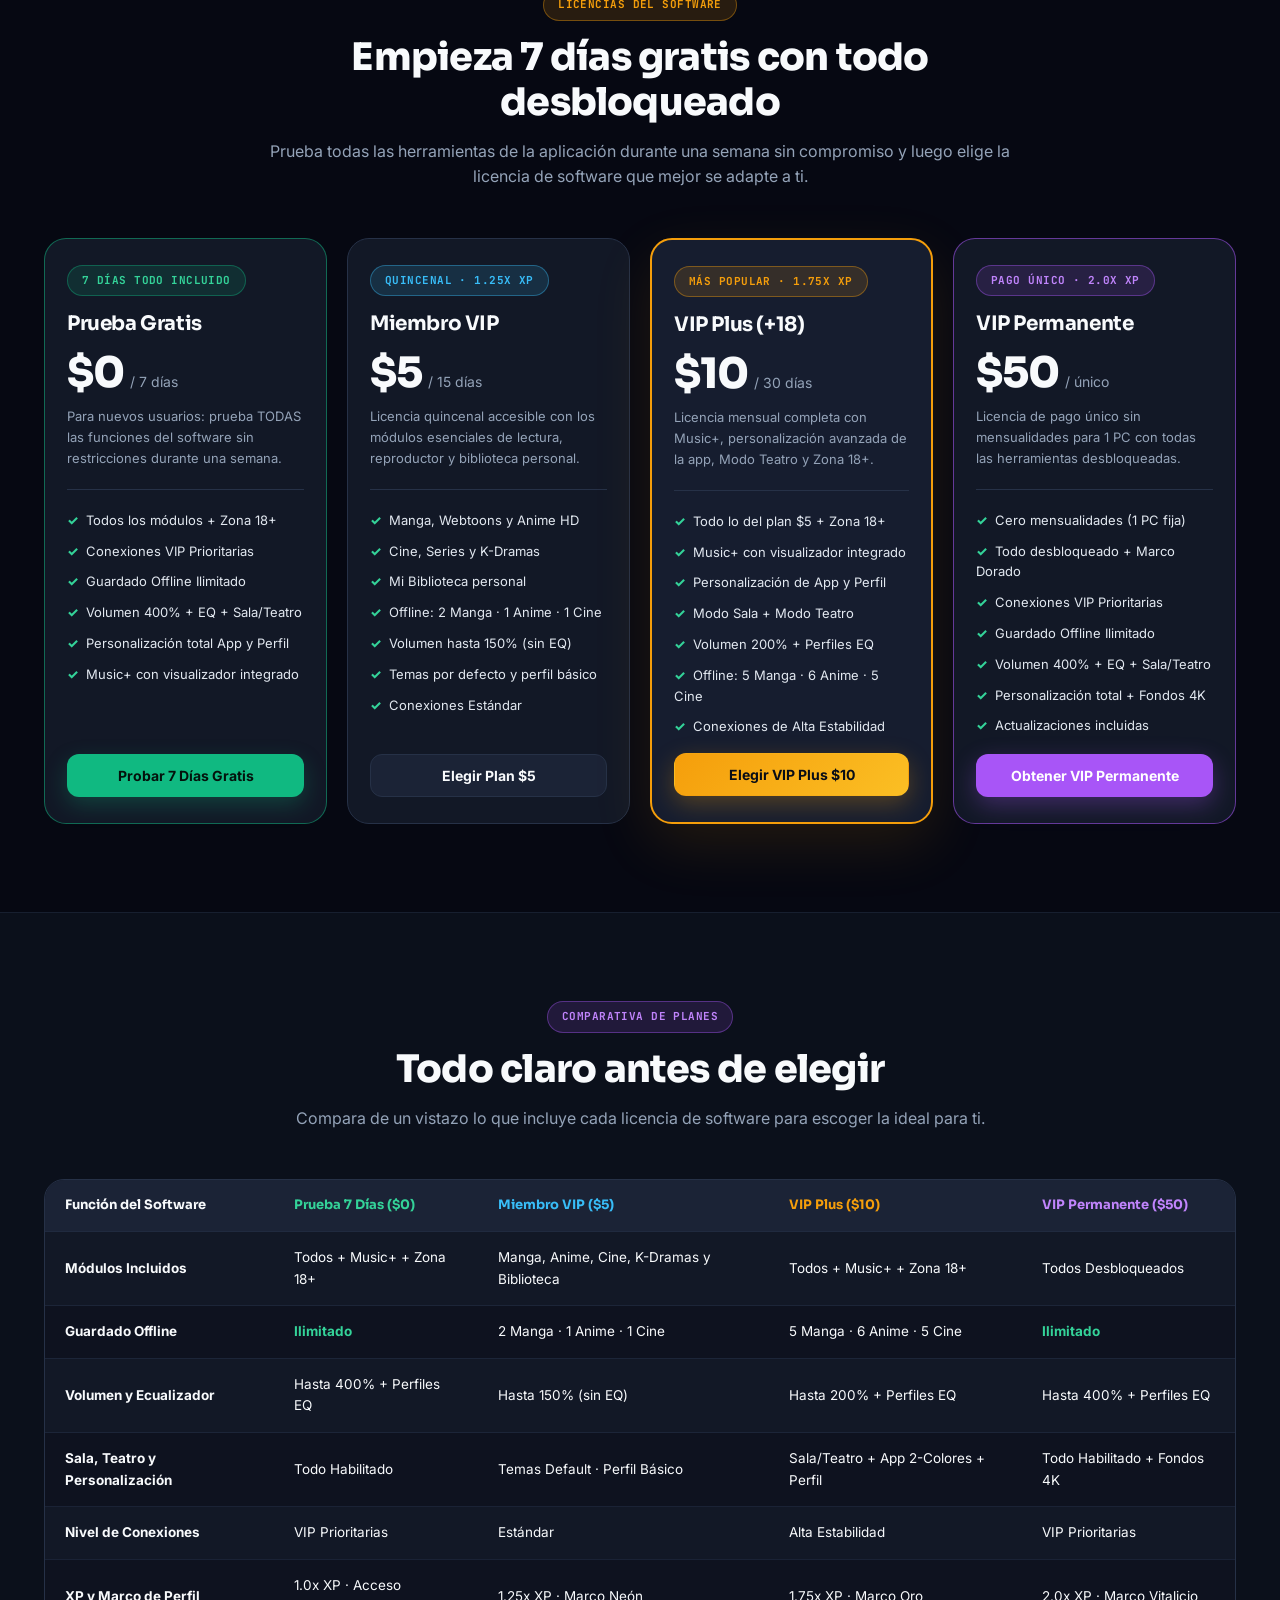
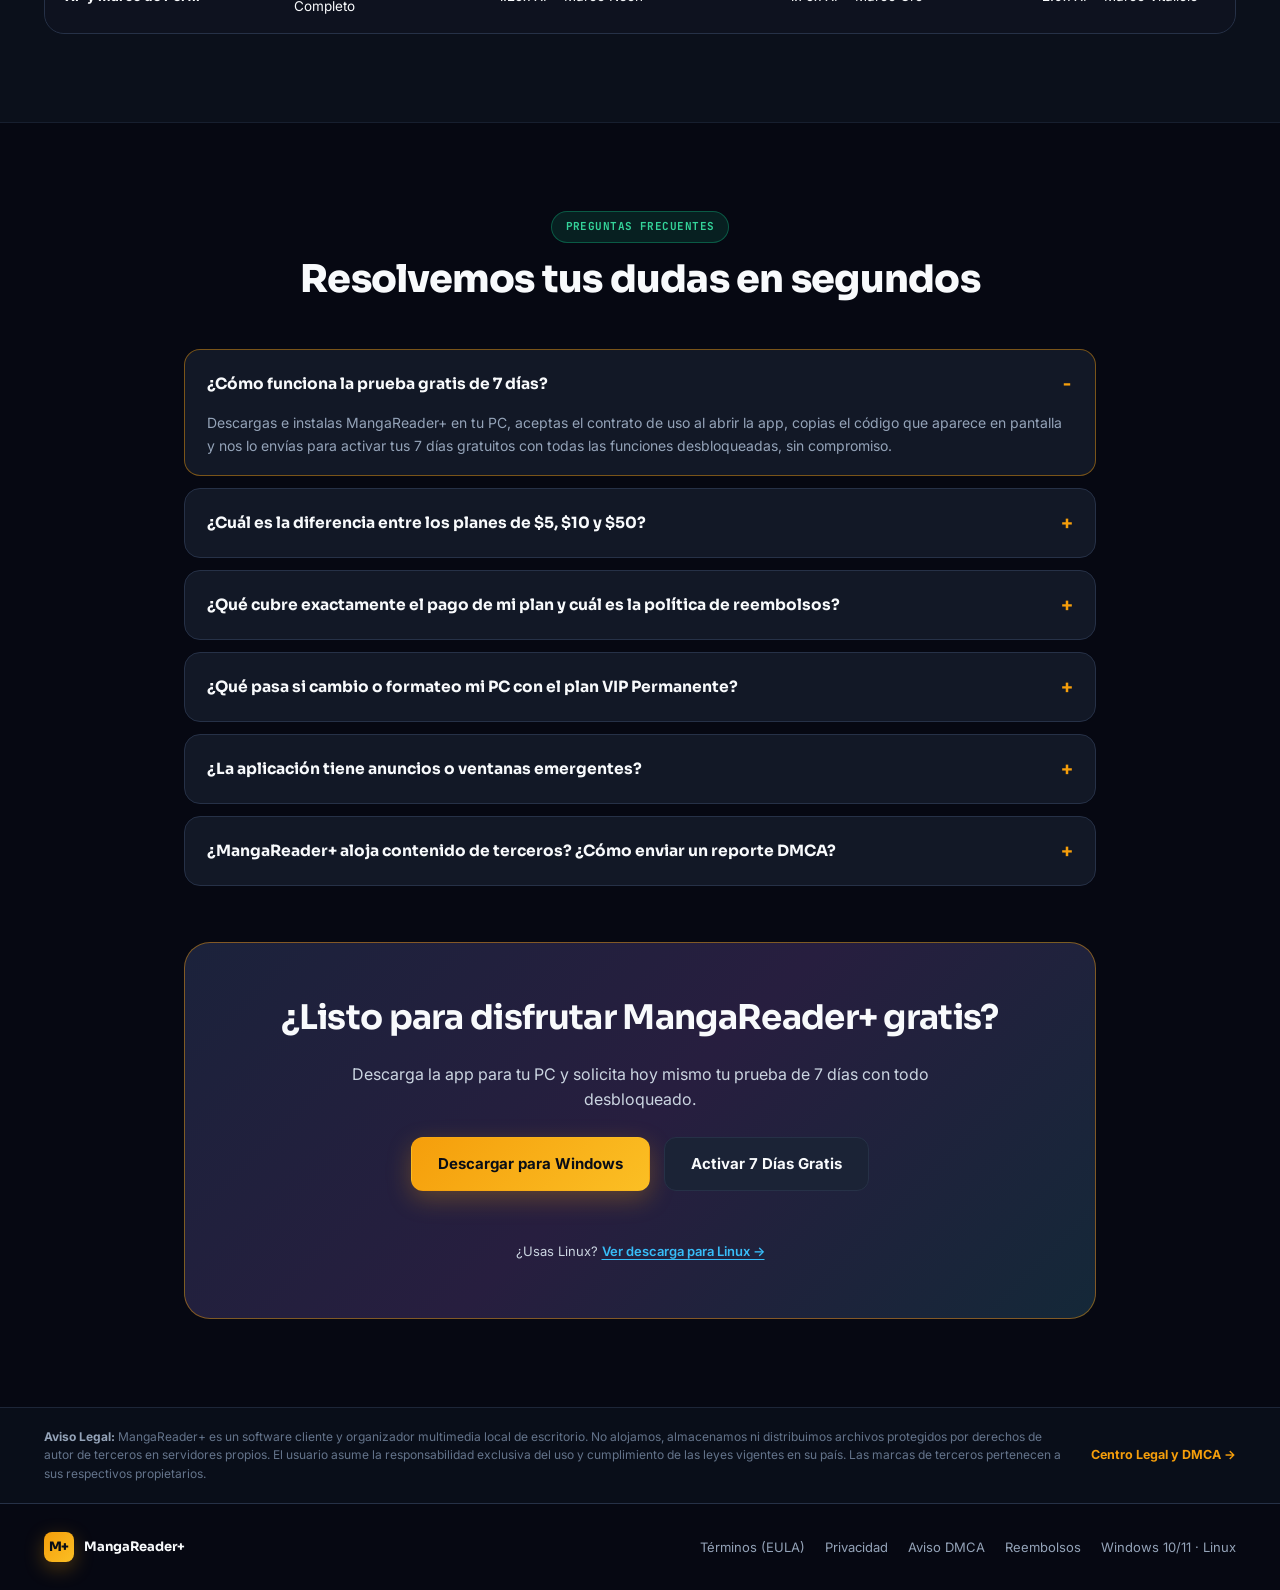
==== commit 43520908: "fix: limpiar landing page para usuarios finales" ====
--- a/docs/index.html
+++ b/docs/index.html
@@ -4,9 +4,9 @@
   <meta charset="UTF-8" />
   <meta name="viewport" content="width=device-width, initial-scale=1.0" />
   <title>MangaReader+ — Todo tu Manga, Anime, Cine y Música en una sola App</title>
-  <meta name="description" content="Lee manga y webtoons, mira anime, películas y K-Dramas sin anuncios ni popups, escucha música sin cortes y personaliza la app a tu estilo. Pruébala 7 días gratis en Windows y Linux." />
+  <meta name="description" content="Lee manga y webtoons, organiza tus series, películas y anime en un reproductor sin anuncios ni popups, escucha música en Music+ y personaliza la app a tu estilo. Pruébala 7 días gratis en Windows y Linux." />
   <meta property="og:title" content="MangaReader+ — App Todo-en-Uno para PC" />
-  <meta property="og:description" content="Manga, Anime HD, Cine y Series, K-Dramas, Music+ sin anuncios y personalización total. 7 días gratis con todo desbloqueado." />
+  <meta property="og:description" content="Lector de manga, reproductor multimedia sin ventanas emergentes, Music+ integrado y personalización total. 7 días gratis con todo desbloqueado." />
   <meta property="og:image" content="https://github.com/user-attachments/assets/0fff0aef-9899-4e54-8212-9d727c70598d" />
   <meta name="theme-color" content="#060812" />
   <link rel="icon" href="https://github.com/user-attachments/assets/0fff0aef-9899-4e54-8212-9d727c70598d" />
@@ -33,10 +33,11 @@
 
       <nav class="nav-links" aria-label="Navegación principal">
         <a href="#funciones">Funciones</a>
-        <a href="#servidores">Servidores</a>
+        <a href="#servidores">Conexiones</a>
         <a href="#planes">Planes</a>
         <a href="#comparativa">Comparativa</a>
         <a href="#faq">FAQ</a>
+        <a href="./legal.html">Legal</a>
       </nav>
 
       <div class="nav-actions">
@@ -54,10 +55,11 @@
 
     <div class="mobile-drawer" id="mobileDrawer" hidden>
       <a href="#funciones">Funciones</a>
-      <a href="#servidores">Servidores</a>
+      <a href="#servidores">Conexiones</a>
       <a href="#planes">Planes y Precios</a>
       <a href="#comparativa">Comparativa</a>
       <a href="#faq">Preguntas Frecuentes</a>
+      <a href="./legal.html">Términos, Privacidad y DMCA</a>
       <button type="button" class="btn btn-emerald btn-block" data-open-modal="Prueba Gratis 7 Días ($0)">Activar 7 Días Gratis</button>
       <a href="https://github.com/snaxky915-dotcom/MangaReader_Enterprise_v3/releases/latest" target="_blank" rel="noopener noreferrer" class="btn btn-primary btn-block">Descargar para Windows</a>
     </div>
@@ -77,7 +79,7 @@
         </h1>
 
         <p class="hero-subtitle">
-          Lee manga y webtoons, mira anime, películas y K-Dramas sin anuncios ni ventanas emergentes, escucha música sin cortes y personaliza la app a tu estilo. Pruébala 7 días gratis.
+          Lee manga y webtoons, organiza y disfruta tus series, anime y películas sin anuncios ni ventanas emergentes, escucha música en Music+ y personaliza la app a tu estilo. Pruébala 7 días gratis.
         </p>
 
         <div class="hero-ctas">
@@ -89,6 +91,10 @@
             Ver Planes desde $5 USD
           </a>
         </div>
+
+        <p class="hero-legal-note">
+          Al descargar o usar la app aceptas nuestros <a href="./legal.html#terminos">Términos (EULA)</a>, <a href="./legal.html#privacidad">Privacidad</a> y <a href="./legal.html#dmca">Aviso Legal / DMCA</a>.
+        </p>
 
         <div class="hero-metrics">
           <div class="metric-card">
@@ -132,7 +138,7 @@
               <button type="button" class="app-nav-item active" role="tab" aria-selected="true" data-preview="anime">Anime HD</button>
               <button type="button" class="app-nav-item" role="tab" data-preview="cine">Cine &amp; Series</button>
               <button type="button" class="app-nav-item" role="tab" data-preview="kdramas">K-Dramas</button>
-              <button type="button" class="app-nav-item" role="tab" data-preview="music">Music+ Sin Anuncios</button>
+              <button type="button" class="app-nav-item" role="tab" data-preview="music">Music+ Integrado</button>
               <button type="button" class="app-nav-item" role="tab" data-preview="personalizacion">Personalización</button>
               <button type="button" class="app-nav-item" role="tab" data-preview="comunidad">Comunidad &amp; Salas</button>
             </aside>
@@ -147,23 +153,23 @@
               <div class="server-matrix" id="serverMatrix">
                 <div class="srv-pill srv-vip">
                   <span class="srv-tag">VIP $50</span>
-                  <strong>Servidor VIP 4K</strong>
-                  <small>Prioritario · Siempre en línea</small>
+                  <strong>Conexión VIP 4K</strong>
+                  <small>Prioritaria · Máxima estabilidad</small>
                 </div>
                 <div class="srv-pill srv-vip">
                   <span class="srv-tag">VIP $50</span>
-                  <strong>Servidor VIP Latino</strong>
-                  <small>Carga instantánea · Full HD</small>
+                  <strong>Conexión VIP HD</strong>
+                  <small>Carga rápida · Full HD</small>
                 </div>
                 <div class="srv-pill srv-plus">
                   <span class="srv-tag">Plus $10</span>
-                  <strong>Servidor Plus HD</strong>
+                  <strong>Conexión Plus HD</strong>
                   <small>Alta estabilidad · Multi-audio</small>
                 </div>
                 <div class="srv-pill srv-base">
                   <span class="srv-tag">Plan $5</span>
-                  <strong>Servidor Estándar</strong>
-                  <small>Streaming HD básico</small>
+                  <strong>Conexión Estándar</strong>
+                  <small>Reproducción HD básica</small>
                 </div>
               </div>
             </div>
@@ -178,7 +184,7 @@
         <div class="section-header">
           <span class="eyebrow eyebrow-amber">TODO EN UN SOLO LUGAR</span>
           <h2>Disfruta todo tu entretenimiento sin cambiar de aplicación</h2>
-          <p>Olvídate de páginas llenas de anuncios, ventanas emergentes y enlaces caídos. MangaReader+ reúne tu lectura, series, música y amigos en una app rápida y limpia.</p>
+          <p>Olvídate de navegadores llenos de anuncios y ventanas emergentes. MangaReader+ reúne tu lectura, reproductor multimedia, música y amigos en una app rápida y limpia.</p>
         </div>
 
         <div class="bento-grid">
@@ -188,16 +194,16 @@
               <span class="mini-tag tag-amber">LECTURA HD</span>
             </div>
             <h3>Manga, Manhwa y Webtoons</h3>
-            <p>Lector vertical continuo, mejora de imagen HD, descargas para leer sin internet y catálogos en español siempre actualizados.</p>
+            <p>Lector vertical continuo, mejora de nitidez HD, lupa de lectura, organización en tu biblioteca local y guardado offline según tu plan.</p>
           </article>
 
           <article class="feature-card">
             <div class="feature-top">
               <span class="icon-box icon-cyan">⚡</span>
-              <span class="mini-tag tag-cyan">STREAMING HD</span>
+              <span class="mini-tag tag-cyan">REPRODUCTOR HD</span>
             </div>
             <h3>Anime y K-Dramas</h3>
-            <p>Salta intros y endings en 1 clic, temporadas ordenadas con portadas, subtítulos sincronizados y reanudación justo donde lo dejaste.</p>
+            <p>Salta intros y endings en 1 clic, temporadas ordenadas con portadas, subtítulos personalizables y reanudación justo donde lo dejaste.</p>
           </article>
 
           <article class="feature-card">
@@ -206,16 +212,16 @@
               <span class="mini-tag tag-rose">CINE EN CASA</span>
             </div>
             <h3>Películas y Series Multi-Audio</h3>
-            <p>Audio Latino, Castellano e Inglés con subtítulos, Modo Sala y Teatro, aumento de volumen hasta 400% y ecualizador (Voces, Cine, Noche).</p>
+            <p>Opciones multi-idioma con subtítulos, Modo Sala y Teatro, aumento de volumen hasta 400% y ecualizador integrado (Voces, Cine, Noche).</p>
           </article>
 
           <article class="feature-card">
             <div class="feature-top">
               <span class="icon-box icon-emerald">🎵</span>
-              <span class="mini-tag tag-emerald">SIN CORTES</span>
-            </div>
-            <h3>Music+ sin Anuncios</h3>
-            <p>Escucha música y Spotify sin interrupciones, con visualizador animado al ritmo del sonido, letras sincronizadas y reproductor flotante.</p>
+              <span class="mini-tag tag-emerald">AUDIO PRO</span>
+            </div>
+            <h3>Music+ Integrado</h3>
+            <p>Reproductor web de música integrado con visualizador animado al ritmo del sonido, letras sincronizadas y mini reproductor flotante.</p>
           </article>
 
           <article class="feature-card">
@@ -233,19 +239,19 @@
               <span class="mini-tag tag-amber">COMUNIDAD</span>
             </div>
             <h3>Chat, Salas y Watch Together</h3>
-            <p>Mira anime o películas sincronizado con tus amigos, chatea en tiempo real, sube de nivel con XP y desbloquea marcos para tu perfil.</p>
+            <p>Sincroniza reproducciones en tiempo real con tus amigos, chatea en vivo, sube de nivel con XP y desbloquea marcos para tu perfil.</p>
           </article>
         </div>
       </div>
     </section>
 
-    <!-- Section 4: 3-Tier Server Reliability -->
+    <!-- Section 4: 3-Tier Connection Stability -->
     <section class="section section-elevated" id="servidores">
       <div class="container">
         <div class="section-header">
-          <span class="eyebrow eyebrow-cyan">CALIDAD DE STREAMING</span>
-          <h2>Servidores optimizados para cada plan</h2>
-          <p>Elige el nivel de velocidad y estabilidad que prefieras: desde opciones básicas hasta servidores VIP siempre disponibles en Full HD y 4K.</p>
+          <span class="eyebrow eyebrow-cyan">ESTABILIDAD POR PLAN</span>
+          <h2>Niveles de conexión optimizados para cada plan</h2>
+          <p>Elige el nivel de velocidad, herramientas de reproducción y estabilidad que mejor se adapte a tu uso diario.</p>
         </div>
 
         <div class="servers-grid">
@@ -254,14 +260,14 @@
               <span class="mini-tag tag-cyan">PLAN $5 · ESTÁNDAR</span>
               <span class="uptime-badge uptime-cyan">ESTABILIDAD BÁSICA</span>
             </div>
-            <h3>Servidores Estándar</h3>
-            <p>Opciones funcionales pensadas para lectura diaria y streaming casual. Su disponibilidad puede variar en horas de mayor demanda.</p>
+            <h3>Conexión Estándar</h3>
+            <p>Opciones funcionales pensadas para lectura diaria y uso casual. Su disponibilidad depende de la demanda de red externa.</p>
             <hr class="card-divider" />
             <ul class="check-list">
-              <li>Acceso a servidores básicos de Anime y Cine</li>
-              <li>Reproducción limpia sin ventanas emergentes</li>
+              <li>Acceso a conectores básicos del reproductor</li>
+              <li>Navegación limpia sin ventanas emergentes</li>
               <li>Aumento de volumen hasta 150%</li>
-              <li>Descargas: 2 Manga · 1 Anime · 1 Cine</li>
+              <li>Guardado offline: 2 Manga · 1 Anime · 1 Cine</li>
             </ul>
           </article>
 
@@ -270,30 +276,30 @@
               <span class="mini-tag tag-amber">PLAN $10 · VIP PLUS</span>
               <span class="uptime-badge uptime-amber">ALTA ESTABILIDAD</span>
             </div>
-            <h3>Servidores Plus HD</h3>
-            <p>Servidores rápidos y muy confiables para disfrutar maratones de series, K-Dramas y Anime HD sin cortes molestos.</p>
+            <h3>Conexión Plus HD</h3>
+            <p>Rutas rápidas y confiables junto con las herramientas avanzadas de reproducción, música y personalización de la app.</p>
             <hr class="card-divider" />
             <ul class="check-list">
-              <li>Servidores HD de alta estabilidad y velocidad</li>
-              <li>Music+ y Spotify sin anuncios incluido</li>
+              <li>Rutas de reproducción HD de alta estabilidad</li>
+              <li>Music+ integrado con visualizador incluido</li>
               <li>Volumen 200% + Ecualizador + Modo Sala/Teatro</li>
-              <li>Descargas: 5 Manga · 6 Anime · 5 Cine</li>
+              <li>Guardado offline: 5 Manga · 6 Anime · 5 Cine</li>
             </ul>
           </article>
 
           <article class="server-card server-card-emerald">
             <div class="server-card-head">
               <span class="mini-tag tag-emerald">VIP $50 Y 7 DÍAS GRATIS</span>
-              <span class="uptime-badge uptime-emerald"><span class="pulse-dot"></span> SIEMPRE EN LÍNEA</span>
-            </div>
-            <h3>Servidores VIP Prioritarios</h3>
-            <p>Nuestros mejores servidores siempre activos, con carga instantánea y la mayor fluidez disponible en Full HD y 4K.</p>
+              <span class="uptime-badge uptime-emerald"><span class="pulse-dot"></span> PRIORIDAD MÁXIMA</span>
+            </div>
+            <h3>Conexión VIP Prioritaria</h3>
+            <p>Acceso completo a todas las rutas prioritarias disponibles, carga rápida y todas las funciones del software desbloqueadas.</p>
             <hr class="card-divider" />
             <ul class="check-list">
-              <li>Acceso prioritario a todos los servidores VIP</li>
-              <li>Máxima estabilidad 24/7 sin interrupciones</li>
+              <li>Acceso prioritario a todas las rutas del reproductor</li>
+              <li>Máxima fluidez y cambio automático de respaldo</li>
               <li>Volumen 400% + Ecualizador + Modo Sala/Teatro</li>
-              <li>Descargas offline 100% ilimitadas</li>
+              <li>Guardado offline 100% ilimitado</li>
             </ul>
           </article>
         </div>
@@ -304,9 +310,9 @@
     <section class="section" id="planes">
       <div class="container">
         <div class="section-header">
-          <span class="eyebrow eyebrow-amber">PLANES CLAROS</span>
+          <span class="eyebrow eyebrow-amber">LICENCIAS DEL SOFTWARE</span>
           <h2>Empieza 7 días gratis con todo desbloqueado</h2>
-          <p>Prueba la experiencia completa durante una semana sin compromiso y luego elige el plan que mejor se adapte a ti: quincenal, mensual o pago único.</p>
+          <p>Prueba todas las herramientas de la aplicación durante una semana sin compromiso y luego elige la licencia de software que mejor se adapte a ti.</p>
         </div>
 
         <div class="pricing-grid">
@@ -319,16 +325,16 @@
                 <span class="price-amount">$0</span>
                 <span class="price-cycle">/ 7 días</span>
               </div>
-              <p class="plan-desc">Para nuevos usuarios: disfruta TODA la aplicación sin restricciones durante una semana completa.</p>
+              <p class="plan-desc">Para nuevos usuarios: prueba TODAS las funciones del software sin restricciones durante una semana.</p>
             </div>
             <hr class="card-divider" />
             <ul class="plan-features">
               <li>Todos los módulos + Zona 18+</li>
-              <li>Servidores VIP Prioritarios</li>
-              <li>Descargas Offline Ilimitadas</li>
+              <li>Conexiones VIP Prioritarias</li>
+              <li>Guardado Offline Ilimitado</li>
               <li>Volumen 400% + EQ + Sala/Teatro</li>
               <li>Personalización total App y Perfil</li>
-              <li>Music+ / Spotify sin anuncios</li>
+              <li>Music+ con visualizador integrado</li>
             </ul>
             <button type="button" class="btn btn-emerald btn-block" data-open-modal="Prueba Gratis 7 Días ($0)">
               Probar 7 Días Gratis
@@ -344,17 +350,17 @@
                 <span class="price-amount">$5</span>
                 <span class="price-cycle">/ 15 días</span>
               </div>
-              <p class="plan-desc">Ideal para leer manga y ver anime, películas y K-Dramas a un precio quincenal accesible.</p>
+              <p class="plan-desc">Licencia quincenal accesible con los módulos esenciales de lectura, reproductor y biblioteca personal.</p>
             </div>
             <hr class="card-divider" />
             <ul class="plan-features">
               <li>Manga, Webtoons y Anime HD</li>
               <li>Cine, Series y K-Dramas</li>
               <li>Mi Biblioteca personal</li>
-              <li>Descargas: 2 Manga · 1 Anime · 1 Cine</li>
+              <li>Offline: 2 Manga · 1 Anime · 1 Cine</li>
               <li>Volumen hasta 150% (sin EQ)</li>
               <li>Temas por defecto y perfil básico</li>
-              <li>Servidores Estándar</li>
+              <li>Conexiones Estándar</li>
             </ul>
             <button type="button" class="btn btn-secondary btn-block" data-open-modal="Miembro VIP ($5 / 15 días)">
               Elegir Plan $5
@@ -370,17 +376,17 @@
                 <span class="price-amount">$10</span>
                 <span class="price-cycle">/ 30 días</span>
               </div>
-              <p class="plan-desc">Experiencia completa con música sin anuncios, personalización avanzada, Modo Teatro y Zona 18+.</p>
+              <p class="plan-desc">Licencia mensual completa con Music+, personalización avanzada de la app, Modo Teatro y Zona 18+.</p>
             </div>
             <hr class="card-divider" />
             <ul class="plan-features">
               <li>Todo lo del plan $5 + Zona 18+</li>
-              <li>Music+ / Spotify sin anuncios</li>
+              <li>Music+ con visualizador integrado</li>
               <li>Personalización de App y Perfil</li>
               <li>Modo Sala + Modo Teatro</li>
               <li>Volumen 200% + Perfiles EQ</li>
-              <li>Descargas: 5 Manga · 6 Anime · 5 Cine</li>
-              <li>Servidores de Alta Estabilidad</li>
+              <li>Offline: 5 Manga · 6 Anime · 5 Cine</li>
+              <li>Conexiones de Alta Estabilidad</li>
             </ul>
             <button type="button" class="btn btn-primary btn-block" data-open-modal="VIP Plus +18 ($10 / mes)">
               Elegir VIP Plus $10
@@ -396,14 +402,14 @@
                 <span class="price-amount">$50</span>
                 <span class="price-cycle">/ único</span>
               </div>
-              <p class="plan-desc">Paga una sola vez y disfruta todo desbloqueado de por vida en tu PC, sin mensualidades.</p>
+              <p class="plan-desc">Licencia de pago único sin mensualidades para 1 PC con todas las herramientas desbloqueadas.</p>
             </div>
             <hr class="card-divider" />
             <ul class="plan-features">
-              <li>Cero mensualidades de por vida (1 PC)</li>
+              <li>Cero mensualidades (1 PC fija)</li>
               <li>Todo desbloqueado + Marco Dorado</li>
-              <li>Servidores VIP Prioritarios</li>
-              <li>Descargas Offline Ilimitadas</li>
+              <li>Conexiones VIP Prioritarias</li>
+              <li>Guardado Offline Ilimitado</li>
               <li>Volumen 400% + EQ + Sala/Teatro</li>
               <li>Personalización total + Fondos 4K</li>
               <li>Actualizaciones incluidas</li>
@@ -422,14 +428,14 @@
         <div class="section-header">
           <span class="eyebrow eyebrow-violet">COMPARATIVA DE PLANES</span>
           <h2>Todo claro antes de elegir</h2>
-          <p>Compara de un vistazo lo que incluye cada plan para escoger el ideal para ti.</p>
+          <p>Compara de un vistazo lo que incluye cada licencia de software para escoger la ideal para ti.</p>
         </div>
 
         <div class="table-wrap">
           <table class="compare-table">
             <thead>
               <tr>
-                <th>Beneficio</th>
+                <th>Función del Software</th>
                 <th class="col-emerald">Prueba 7 Días ($0)</th>
                 <th class="col-cyan">Miembro VIP ($5)</th>
                 <th class="col-amber">VIP Plus ($10)</th>
@@ -438,18 +444,18 @@
             </thead>
             <tbody>
               <tr>
-                <td><strong>Contenido Incluido</strong></td>
-                <td>Todo + Music+ + Zona 18+</td>
+                <td><strong>Módulos Incluidos</strong></td>
+                <td>Todos + Music+ + Zona 18+</td>
                 <td>Manga, Anime, Cine, K-Dramas y Biblioteca</td>
-                <td>Todo + Music+ sin anuncios + Zona 18+</td>
-                <td>Todo Desbloqueado</td>
+                <td>Todos + Music+ + Zona 18+</td>
+                <td>Todos Desbloqueados</td>
               </tr>
               <tr>
-                <td><strong>Descargas Offline</strong></td>
-                <td><span class="val-strong">Ilimitadas</span></td>
+                <td><strong>Guardado Offline</strong></td>
+                <td><span class="val-strong">Ilimitado</span></td>
                 <td>2 Manga · 1 Anime · 1 Cine</td>
                 <td>5 Manga · 6 Anime · 5 Cine</td>
-                <td><span class="val-strong">Ilimitadas</span></td>
+                <td><span class="val-strong">Ilimitado</span></td>
               </tr>
               <tr>
                 <td><strong>Volumen y Ecualizador</strong></td>
@@ -466,11 +472,11 @@
                 <td>Todo Habilitado + Fondos 4K</td>
               </tr>
               <tr>
-                <td><strong>Calidad de Servidores</strong></td>
-                <td>VIP Prioritarios</td>
+                <td><strong>Nivel de Conexiones</strong></td>
+                <td>VIP Prioritarias</td>
                 <td>Estándar</td>
                 <td>Alta Estabilidad</td>
-                <td>VIP Prioritarios</td>
+                <td>VIP Prioritarias</td>
               </tr>
               <tr>
                 <td><strong>XP y Marco de Perfil</strong></td>
@@ -496,27 +502,27 @@
         <div class="faq-list">
           <details class="faq-item" open>
             <summary>¿Cómo funciona la prueba gratis de 7 días?</summary>
-            <p>Descargas e instalas MangaReader+ en tu PC, copias el código que aparece al abrir la app y nos lo envías para activar tus 7 días gratuitos. Tendrás absolutamente todas las funciones desbloqueadas para probar la app sin compromiso.</p>
+            <p>Descargas e instalas MangaReader+ en tu PC, aceptas el contrato de uso al abrir la app, copias el código que aparece en pantalla y nos lo envías para activar tus 7 días gratuitos con todas las funciones desbloqueadas, sin compromiso.</p>
           </details>
           <details class="faq-item">
             <summary>¿Cuál es la diferencia entre los planes de $5, $10 y $50?</summary>
-            <p><strong>Miembro VIP ($5 / 15 días)</strong> incluye Manga, Anime, Cine, K-Dramas y Biblioteca con temas por defecto, volumen hasta 150%, descargas básicas y servidores estándar. <strong>VIP Plus ($10 / mes)</strong> agrega Music+ sin anuncios, Zona 18+, personalización completa de la app y perfil, Modo Sala/Teatro, volumen 200% con ecualizador, más descargas y servidores de alta estabilidad. <strong>VIP Permanente ($50 pago único)</strong> elimina mensualidades en tu PC y desbloquea descargas ilimitadas, volumen 400% y servidores VIP prioritarios de por vida.</p>
+            <p><strong>Miembro VIP ($5 / 15 días)</strong> incluye lectura, reproductor y biblioteca con temas por defecto, volumen hasta 150%, guardado offline básico y conexiones estándar. <strong>VIP Plus ($10 / mes)</strong> agrega Music+, Zona 18+ (solo mayores de edad), personalización completa de la app y perfil, Modo Sala/Teatro, volumen 200% con ecualizador, mayor cupo offline y conexiones de alta estabilidad. <strong>VIP Permanente ($50 pago único)</strong> elimina mensualidades en 1 PC y desbloquea guardado offline ilimitado, volumen 400% y conexiones VIP prioritarias.</p>
           </details>
           <details class="faq-item">
-            <summary>¿Cuántas descargas sin internet incluye cada plan?</summary>
-            <p>En el plan de $5 puedes descargar hasta 2 capítulos de Manga, 1 episodio de Anime y 1 Película/Serie. En VIP Plus ($10) el cupo sube a 5 Mangas, 6 Animes y 5 Películas/Series. En VIP Permanente ($50) y durante los 7 días gratis las descargas son 100% ilimitadas.</p>
+            <summary>¿Qué cubre exactamente el pago de mi plan y cuál es la política de reembolsos?</summary>
+            <p>El pago cubre exclusivamente la licencia de uso del software de escritorio, sus herramientas de interfaz y soporte técnico (no vendemos obras protegidas de terceros). Como ofrecemos 7 días de prueba gratis completa antes de pagar, las licencias digitales ya activadas no son reembolsables, salvo fallo técnico comprobable que impida usar el software. Consulta los detalles en <a href="./legal.html#reembolsos" class="inline-legal-link">Política de Reembolsos</a>.</p>
           </details>
           <details class="faq-item">
             <summary>¿Qué pasa si cambio o formateo mi PC con el plan VIP Permanente?</summary>
-            <p>Tu licencia de $50 se activa en una PC de forma permanente. Si cambias de equipo o formateas tu computadora, puedes escribirnos a soporte para ayudarte con la transferencia de tu acceso.</p>
+            <p>Tu licencia de $50 se vincula a una PC de forma permanente. Si cambias de equipo o formateas tu computadora, puedes escribirnos a soporte para ayudarte con una transferencia asistida de tu acceso.</p>
           </details>
           <details class="faq-item">
             <summary>¿La aplicación tiene anuncios o ventanas emergentes?</summary>
-            <p>No. MangaReader+ cuenta con bloqueo automático integrado que detiene anuncios molestos, popups y redirecciones antes de que aparezcan, para que disfrutes tu contenido con total tranquilidad.</p>
+            <p>No. MangaReader+ cuenta con filtrado automático integrado que detiene ventanas emergentes molestas y redirecciones para que disfrutes una interfaz limpia y segura.</p>
           </details>
           <details class="faq-item">
-            <summary>¿En qué computadoras funciona?</summary>
-            <p>Funciona en Windows 10 y Windows 11 (64 bits), y también cuenta con instalador disponible para Linux.</p>
+            <summary>¿MangaReader+ aloja contenido de terceros? ¿Cómo enviar un reporte DMCA?</summary>
+            <p>No. MangaReader+ es una herramienta cliente de escritorio y no aloja, sube ni distribuye archivos protegidos por derechos de autor en servidores propios. Si eres titular de derechos y deseas reportar un enlace o contenido publicado por usuarios, revisa nuestro <a href="./legal.html#dmca" class="inline-legal-link">Aviso Legal y Política DMCA</a>.</p>
           </details>
         </div>
 
@@ -538,6 +544,16 @@
         </div>
       </div>
     </section>
+
+    <!-- Legal Disclaimer Strip -->
+    <section class="legal-disclaimer-strip" aria-label="Aviso legal y derechos de autor">
+      <div class="container legal-strip-inner">
+        <p>
+          <strong>Aviso Legal:</strong> MangaReader+ es un software cliente y organizador multimedia local de escritorio. No alojamos, almacenamos ni distribuimos archivos protegidos por derechos de autor de terceros en servidores propios. El usuario asume la responsabilidad exclusiva del uso y cumplimiento de las leyes vigentes en su país. Las marcas de terceros pertenecen a sus respectivos propietarios.
+        </p>
+        <a href="./legal.html#dmca" class="legal-strip-cta">Centro Legal y DMCA &rarr;</a>
+      </div>
+    </section>
   </main>
 
   <!-- Footer -->
@@ -548,10 +564,10 @@
         <span>MangaReader+</span>
       </div>
       <div class="footer-links">
-        <a href="#funciones">Funciones</a>
-        <a href="#planes">Planes</a>
-        <a href="#faq">FAQ</a>
-        <a href="https://github.com/snaxky915-dotcom/MangaReader_Enterprise_v3/releases/latest" target="_blank" rel="noopener noreferrer">Descargar App</a>
+        <a href="./legal.html#terminos">Términos (EULA)</a>
+        <a href="./legal.html#privacidad">Privacidad</a>
+        <a href="./legal.html#dmca">Aviso DMCA</a>
+        <a href="./legal.html#reembolsos">Reembolsos</a>
         <span>Windows 10/11 · Linux</span>
       </div>
     </div>
@@ -571,20 +587,28 @@
           <span>Baja el instalador oficial para Windows y abre la aplicación en tu PC.</span>
         </li>
         <li>
-          <strong>2. Copia el código de tu equipo</strong>
-          <span>Al abrir la app verás tu código único en pantalla (ejemplo: <code>MG-XXXX-YYYY-ZZZZ</code>).</span>
+          <strong>2. Acepta el contrato y copia tu código</strong>
+          <span>Al abrir la app verás el contrato legal y el código único de tu equipo (ejemplo: <code>MG-XXXX-YYYY-ZZZZ</code>).</span>
         </li>
         <li>
           <strong>3. Envíanos tu mensaje de solicitud</strong>
-          <span>Pega tu código abajo para copiar tu mensaje listo y enviarlo por Discord o WhatsApp:</span>
+          <span>Acepta los términos abajo y copia tu mensaje listo para enviarlo por WhatsApp o Discord:</span>
         </li>
       </ol>
 
       <div class="modal-form">
         <label for="machineIdInput">Código de tu equipo (opcional)</label>
         <input type="text" id="machineIdInput" placeholder="Ej: MG-4F92-88AA-12BC" autocomplete="off" />
+
+        <label class="legal-consent-check" for="legalAcceptCheck">
+          <input type="checkbox" id="legalAcceptCheck" />
+          <span>
+            He leído y acepto los <a href="./legal.html#terminos" target="_blank" rel="noopener noreferrer">Términos y Condiciones (EULA)</a>, la <a href="./legal.html#privacidad" target="_blank" rel="noopener noreferrer">Política de Privacidad</a>, el <a href="./legal.html#dmca" target="_blank" rel="noopener noreferrer">Aviso Legal / DMCA</a> y la <a href="./legal.html#reembolsos" target="_blank" rel="noopener noreferrer">Política de Reembolsos</a>.
+          </span>
+        </label>
+
         <div class="modal-actions">
-          <button type="button" class="btn btn-primary" id="copyRequestBtn">Copiar Mensaje</button>
+          <button type="button" class="btn btn-primary" id="copyRequestBtn" disabled>Copiar Mensaje</button>
           <a href="https://github.com/snaxky915-dotcom/MangaReader_Enterprise_v3/releases/latest" target="_blank" rel="noopener noreferrer" class="btn btn-secondary">Descargar App</a>
         </div>
         <p class="copy-feedback" id="copyFeedback" role="status" aria-live="polite"></p>
--- a/docs/styles.css
+++ b/docs/styles.css
@@ -1217,3 +1217,184 @@
     padding: 36px 20px;
   }
 }
+
+
+/* Legal Notice, Consent Checkbox & Dedicated Legal Page */
+.hero-legal-note {
+  margin: -18px 0 28px;
+  font-size: 12px;
+  color: var(--text-muted);
+}
+
+.hero-legal-note a,
+.inline-legal-link {
+  color: var(--accent-cyan);
+  text-decoration: underline;
+  text-underline-offset: 2px;
+}
+
+.hero-legal-note a:hover,
+.inline-legal-link:hover {
+  color: var(--text-primary);
+}
+
+.legal-disclaimer-strip {
+  background: rgba(11, 16, 27, 0.9);
+  border-top: 1px solid rgba(38, 49, 71, 0.7);
+  padding: 20px 0;
+}
+
+.legal-strip-inner {
+  display: flex;
+  align-items: center;
+  justify-content: space-between;
+  gap: 20px;
+  flex-wrap: wrap;
+}
+
+.legal-strip-inner p {
+  margin: 0;
+  flex: 1 1 640px;
+  font-size: 12px;
+  line-height: 1.55;
+  color: var(--text-muted);
+}
+
+.legal-strip-inner strong {
+  color: var(--text-secondary);
+}
+
+.legal-strip-cta {
+  font-size: 12.5px;
+  font-weight: 700;
+  color: var(--accent-amber);
+  white-space: nowrap;
+}
+
+.legal-strip-cta:hover {
+  text-decoration: underline;
+}
+
+.legal-consent-check {
+  display: flex !important;
+  align-items: flex-start;
+  gap: 10px;
+  background: rgba(16, 185, 129, 0.08);
+  border: 1px solid rgba(16, 185, 129, 0.3);
+  border-radius: 12px;
+  padding: 11px 12px;
+  font-size: 12px !important;
+  font-weight: 500 !important;
+  line-height: 1.45;
+  color: #cbd5e1 !important;
+  cursor: pointer;
+}
+
+.legal-consent-check input[type='checkbox'] {
+  width: 17px !important;
+  height: 17px;
+  margin-top: 2px;
+  flex-shrink: 0;
+  accent-color: var(--accent-emerald);
+  cursor: pointer;
+}
+
+.legal-consent-check a {
+  color: var(--accent-cyan);
+  text-decoration: underline;
+  font-weight: 600;
+}
+
+.btn:disabled {
+  opacity: 0.45;
+  cursor: not-allowed;
+  transform: none !important;
+  box-shadow: none !important;
+}
+
+.legal-hero {
+  text-align: center;
+  display: flex;
+  flex-direction: column;
+  align-items: center;
+  gap: 14px;
+  margin-bottom: 40px;
+}
+
+.legal-hero h1 {
+  font-size: clamp(28px, 4vw, 42px);
+  line-height: 1.15;
+}
+
+.legal-hero p {
+  margin: 0;
+  max-width: 720px;
+  font-size: 15px;
+  color: var(--text-secondary);
+}
+
+.legal-quick-nav {
+  display: flex;
+  flex-wrap: wrap;
+  justify-content: center;
+  gap: 10px;
+  margin-top: 8px;
+}
+
+.legal-card {
+  background: var(--bg-surface);
+  border: 1px solid var(--border-subtle);
+  border-radius: var(--radius-lg);
+  padding: 28px 30px;
+  margin-bottom: 22px;
+  scroll-margin-top: 96px;
+}
+
+.legal-card h2 {
+  font-size: 20px;
+  margin-bottom: 14px;
+  color: var(--text-primary);
+}
+
+.legal-card p {
+  margin: 0 0 12px;
+  font-size: 14px;
+  color: var(--text-secondary);
+}
+
+.legal-card p:last-child {
+  margin-bottom: 0;
+}
+
+.legal-card strong {
+  color: #e2e8f0;
+}
+
+.legal-list {
+  margin: 8px 0 14px;
+  padding-left: 20px;
+  color: var(--text-secondary);
+  font-size: 14px;
+  display: flex;
+  flex-direction: column;
+  gap: 6px;
+}
+
+.legal-contact-box {
+  background: var(--bg-elevated);
+  border: 1px solid rgba(56, 189, 248, 0.38);
+  border-radius: 14px;
+  padding: 16px 18px;
+  margin: 12px 0 16px;
+  display: flex;
+  flex-direction: column;
+  align-items: flex-start;
+  gap: 6px;
+  font-size: 13px;
+  color: var(--text-secondary);
+}
+
+.legal-back-wrap {
+  margin-top: 32px;
+  text-align: center;
+}
